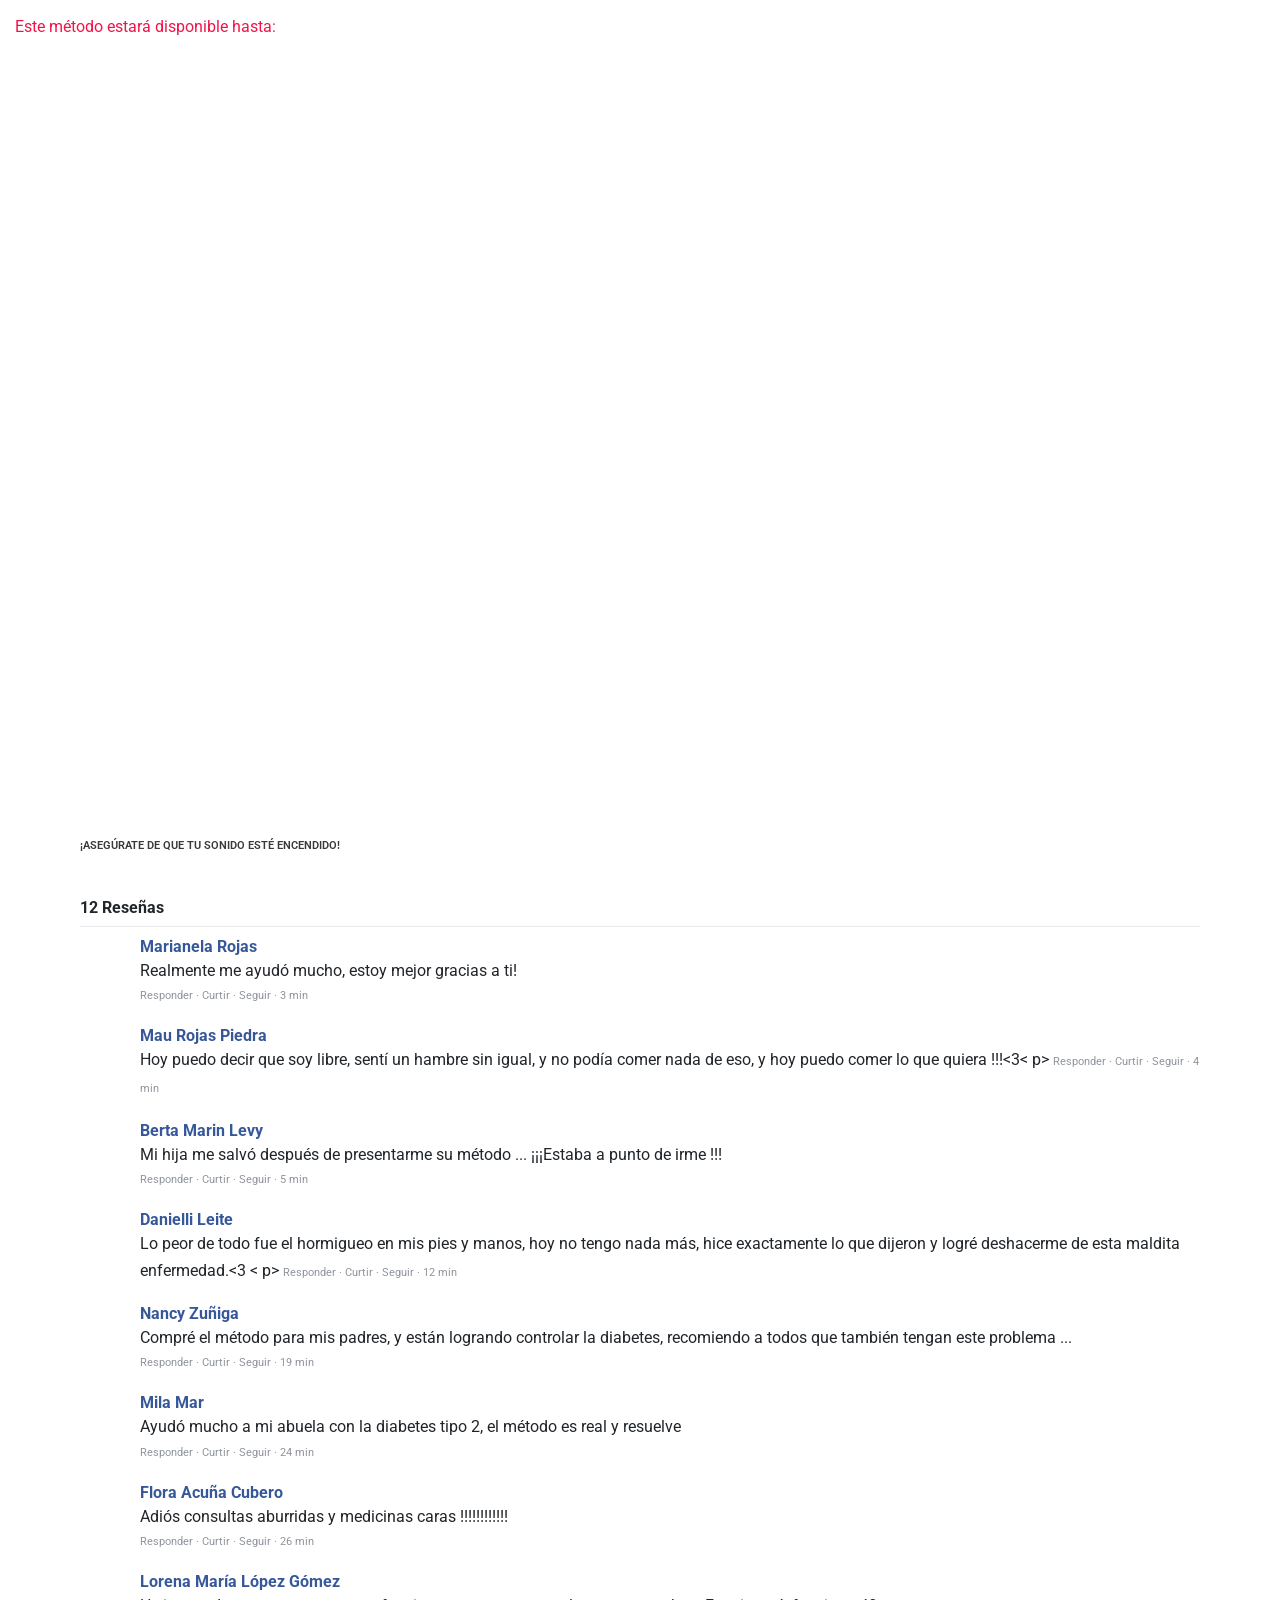
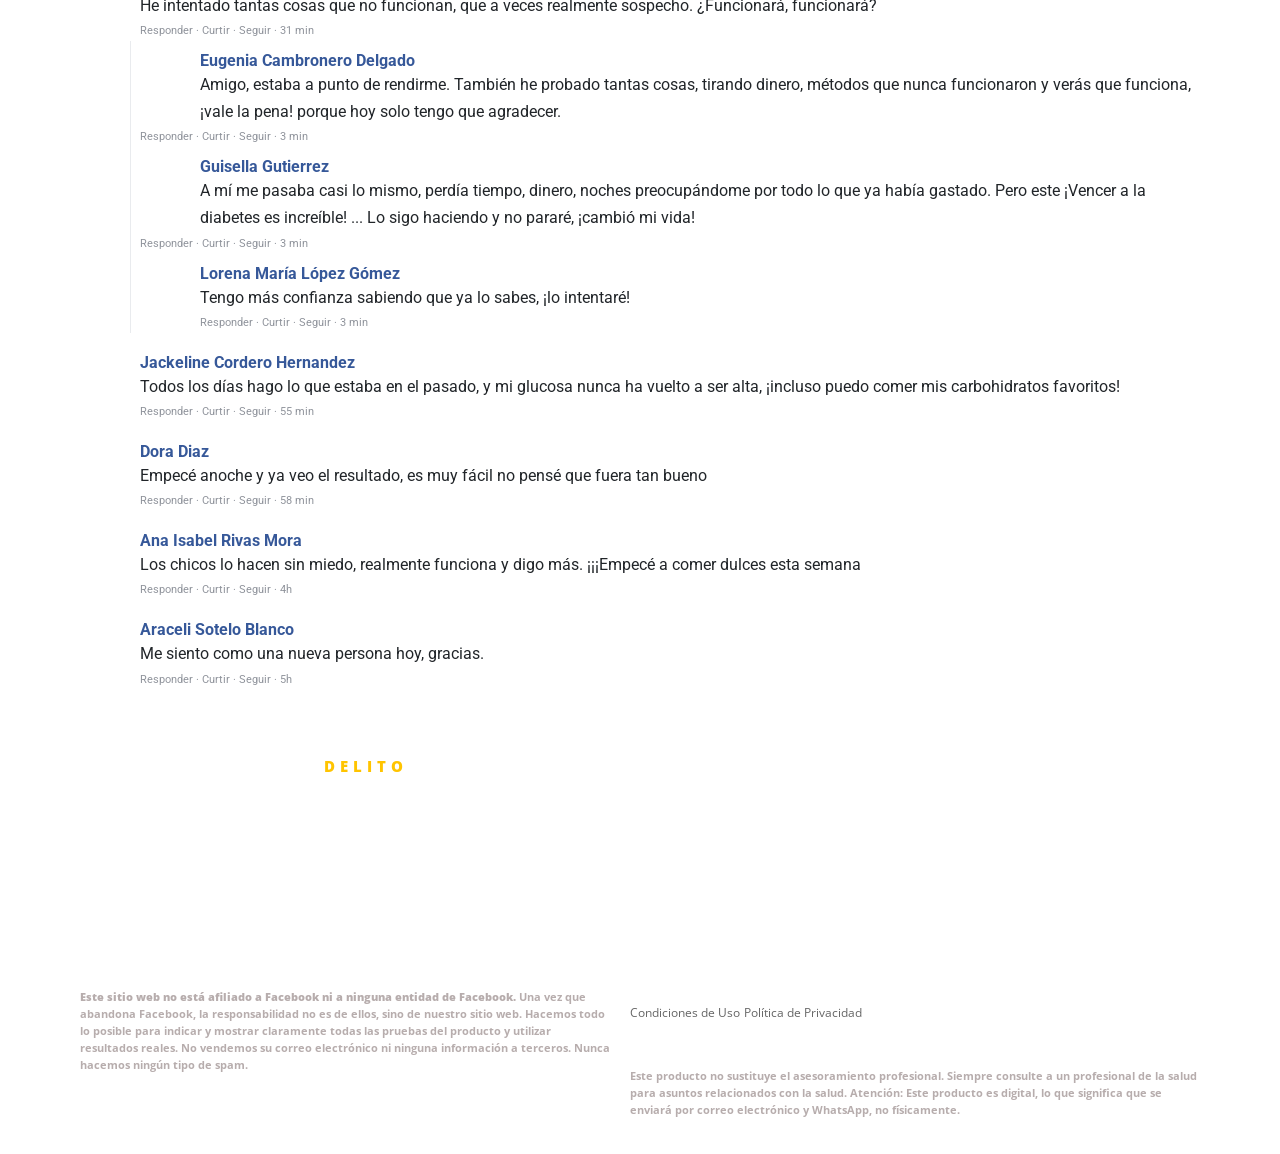
==== index.html @ bafd004e "Add files via upload" ====
<!DOCTYPE html>
<html lang="pt-BR">
<head>
	<meta charset="UTF-8">
		<title>Cero Azucar &#8211; Metodo Cero Azucar</title><style id="rocket-critical-css">p{overflow-wrap:break-word}:root{--wp--preset--font-size--normal:16px;--wp--preset--font-size--huge:42px}:root{--global--font-primary:var(--font-headings, -apple-system, BlinkMacSystemFont, "Segoe UI", Roboto, Oxygen-Sans, Ubuntu, Cantarell, "Helvetica Neue", sans-serif);--global--font-secondary:var(--font-base, -apple-system, BlinkMacSystemFont, "Segoe UI", Roboto, Oxygen-Sans, Ubuntu, Cantarell, "Helvetica Neue", sans-serif);--global--font-size-base:1.25rem;--global--font-size-xs:1rem;--global--font-size-sm:1.125rem;--global--font-size-md:1.25rem;--global--font-size-lg:1.5rem;--global--font-size-xl:2.25rem;--global--font-size-xxl:4rem;--global--font-size-xxxl:5rem;--global--font-size-page-title:var(--global--font-size-xxl);--global--letter-spacing:normal;--global--line-height-body:1.7;--global--line-height-heading:1.3;--global--line-height-page-title:1.1;--heading--font-family:var(--global--font-primary);--heading--font-size-h6:var(--global--font-size-xs);--heading--font-size-h5:var(--global--font-size-sm);--heading--font-size-h4:var(--global--font-size-lg);--heading--font-size-h3:calc(1.25 * var(--global--font-size-lg));--heading--font-size-h2:var(--global--font-size-xl);--heading--font-size-h1:var(--global--font-size-page-title);--heading--letter-spacing-h6:0.05em;--heading--letter-spacing-h5:0.05em;--heading--letter-spacing-h4:var(--global--letter-spacing);--heading--letter-spacing-h3:var(--global--letter-spacing);--heading--letter-spacing-h2:var(--global--letter-spacing);--heading--letter-spacing-h1:var(--global--letter-spacing);--heading--line-height-h6:var(--global--line-height-heading);--heading--line-height-h5:var(--global--line-height-heading);--heading--line-height-h4:var(--global--line-height-heading);--heading--line-height-h3:var(--global--line-height-heading);--heading--line-height-h2:var(--global--line-height-heading);--heading--line-height-h1:var(--global--line-height-page-title);--heading--font-weight:normal;--heading--font-weight-page-title:300;--heading--font-weight-strong:600;--latest-posts--title-font-family:var(--heading--font-family);--latest-posts--title-font-size:var(--heading--font-size-h3);--latest-posts--description-font-family:var(--global--font-secondary);--latest-posts--description-font-size:var(--global--font-size-sm);--list--font-family:var(--global--font-secondary);--definition-term--font-family:var(--global--font-primary);--global--color-black:#000;--global--color-dark-gray:#28303d;--global--color-gray:#39414d;--global--color-light-gray:#f0f0f0;--global--color-green:#d1e4dd;--global--color-blue:#d1dfe4;--global--color-purple:#d1d1e4;--global--color-red:#e4d1d1;--global--color-orange:#e4dad1;--global--color-yellow:#eeeadd;--global--color-white:#fff;--global--color-white-50:rgba(255, 255, 255, 0.5);--global--color-white-90:rgba(255, 255, 255, 0.9);--global--color-primary:var(--global--color-dark-gray);--global--color-secondary:var(--global--color-gray);--global--color-primary-hover:var(--global--color-primary);--global--color-background:var(--global--color-green);--global--color-border:var(--global--color-primary);--global--spacing-unit:20px;--global--spacing-measure:unset;--global--spacing-horizontal:25px;--global--spacing-vertical:30px;--global--elevation:1px 1px 3px 0 rgba(0, 0, 0, 0.2);--form--font-family:var(--global--font-secondary);--form--font-size:var(--global--font-size-sm);--form--line-height:var(--global--line-height-body);--form--color-text:var(--global--color-dark-gray);--form--color-ranged:var(--global--color-secondary);--form--label-weight:500;--form--border-color:var(--global--color-secondary);--form--border-width:3px;--form--border-radius:0;--form--spacing-unit:calc(0.5 * var(--global--spacing-unit));--cover--height:calc(15 * var(--global--spacing-vertical));--cover--color-foreground:var(--global--color-white);--cover--color-background:var(--global--color-black);--button--color-text:var(--global--color-background);--button--color-text-hover:var(--global--color-secondary);--button--color-text-active:var(--global--color-secondary);--button--color-background:var(--global--color-secondary);--button--color-background-active:var(--global--color-background);--button--font-family:var(--global--font-primary);--button--font-size:var(--global--font-size-base);--button--font-weight:500;--button--line-height:1.5;--button--border-width:3px;--button--border-radius:0;--button--padding-vertical:15px;--button--padding-horizontal:calc(2 * var(--button--padding-vertical));--entry-header--color:var(--global--color-primary);--entry-header--color-link:currentColor;--entry-header--color-hover:var(--global--color-primary-hover);--entry-header--color-focus:var(--global--color-secondary);--entry-header--font-size:var(--heading--font-size-h2);--entry-content--font-family:var(--global--font-secondary);--entry-author-bio--font-family:var(--heading--font-family);--entry-author-bio--font-size:var(--heading--font-size-h4);--branding--color-text:var(--global--color-primary);--branding--color-link:var(--global--color-primary);--branding--color-link-hover:var(--global--color-secondary);--branding--title--font-family:var(--global--font-primary);--branding--title--font-size:var(--global--font-size-lg);--branding--title--font-size-mobile:var(--heading--font-size-h4);--branding--title--font-weight:normal;--branding--title--text-transform:uppercase;--branding--description--font-family:var(--global--font-secondary);--branding--description--font-size:var(--global--font-size-sm);--branding--description--font-family:var(--global--font-secondary);--branding--logo--max-width:300px;--branding--logo--max-height:100px;--branding--logo--max-width-mobile:96px;--branding--logo--max-height-mobile:96px;--primary-nav--font-family:var(--global--font-secondary);--primary-nav--font-family-mobile:var(--global--font-primary);--primary-nav--font-size:var(--global--font-size-md);--primary-nav--font-size-sub-menu:var(--global--font-size-xs);--primary-nav--font-size-mobile:var(--global--font-size-sm);--primary-nav--font-size-sub-menu-mobile:var(--global--font-size-sm);--primary-nav--font-size-button:var(--global--font-size-xs);--primary-nav--font-style:normal;--primary-nav--font-style-sub-menu-mobile:normal;--primary-nav--font-weight:normal;--primary-nav--font-weight-button:500;--primary-nav--color-link:var(--global--color-primary);--primary-nav--color-link-hover:var(--global--color-primary-hover);--primary-nav--color-text:var(--global--color-primary);--primary-nav--padding:calc(0.66 * var(--global--spacing-unit));--primary-nav--border-color:var(--global--color-primary);--pagination--color-text:var(--global--color-primary);--pagination--color-link-hover:var(--global--color-primary-hover);--pagination--font-family:var(--global--font-secondary);--pagination--font-size:var(--global--font-size-lg);--pagination--font-weight:normal;--pagination--font-weight-strong:600;--footer--color-text:var(--global--color-primary);--footer--color-link:var(--global--color-primary);--footer--color-link-hover:var(--global--color-primary-hover);--footer--font-family:var(--global--font-primary);--footer--font-size:var(--global--font-size-sm);--pullquote--font-family:var(--global--font-primary);--pullquote--font-size:var(--heading--font-size-h3);--pullquote--font-style:normal;--pullquote--letter-spacing:var(--heading--letter-spacing-h4);--pullquote--line-height:var(--global--line-height-heading);--pullquote--border-width:3px;--pullquote--border-color:var(--global--color-primary);--pullquote--color-foreground:var(--global--color-primary);--pullquote--color-background:var(--global--color-background);--quote--font-family:var(--global--font-secondary);--quote--font-size:var(--global--font-size-md);--quote--font-size-large:var(--global--font-size-xl);--quote--font-style:normal;--quote--font-weight:700;--quote--font-weight-strong:bolder;--quote--font-style-large:normal;--quote--font-style-cite:normal;--quote--line-height:var(--global--line-height-body);--quote--line-height-large:1.35;--separator--border-color:var(--global--color-border);--separator--height:1px;--table--stripes-border-color:var(--global--color-light-gray);--table--stripes-background-color:var(--global--color-light-gray);--table--has-background-text-color:var(--global--color-dark-gray);--widget--line-height-list:1.9;--widget--line-height-title:1.4;--widget--font-weight-title:700;--widget--spacing-menu:calc(0.66 * var(--global--spacing-unit));--global--admin-bar--height:0px}@media only screen and (min-width:652px){:root{--global--font-size-xl:2.5rem;--global--font-size-xxl:6rem;--global--font-size-xxxl:9rem;--heading--font-size-h3:2rem;--heading--font-size-h2:3rem}}html{line-height:1.15;-webkit-text-size-adjust:100%}body{margin:0}a{background-color:transparent;text-decoration-thickness:1px}img{border-style:none}button{font-family:inherit;font-size:100%;line-height:1.15;margin:0}button{overflow:visible}button{text-transform:none}button{-webkit-appearance:button}button::-moz-focus-inner{border-style:none;padding:0}button:-moz-focusring{outline:1px dotted ButtonText}::-webkit-file-upload-button{-webkit-appearance:button;font:inherit}:root{--responsive--spacing-horizontal:calc(2 * var(--global--spacing-horizontal) * 0.6);--responsive--aligndefault-width:calc(100vw - var(--responsive--spacing-horizontal));--responsive--alignwide-width:calc(100vw - var(--responsive--spacing-horizontal));--responsive--alignfull-width:100%;--responsive--alignright-margin:var(--global--spacing-horizontal);--responsive--alignleft-margin:var(--global--spacing-horizontal)}@media only screen and (min-width:482px){:root{--responsive--aligndefault-width:min(calc(100vw - 4 * var(--global--spacing-horizontal)), 610px);--responsive--alignwide-width:calc(100vw - 4 * var(--global--spacing-horizontal));--responsive--alignright-margin:calc(0.5 * (100vw - var(--responsive--aligndefault-width)));--responsive--alignleft-margin:calc(0.5 * (100vw - var(--responsive--aligndefault-width)))}}@media only screen and (min-width:822px){:root{--responsive--aligndefault-width:min(calc(100vw - 8 * var(--global--spacing-horizontal)), 610px);--responsive--alignwide-width:min(calc(100vw - 8 * var(--global--spacing-horizontal)), 1240px)}}html,body,p{padding:0;margin:0;-moz-osx-font-smoothing:grayscale;-webkit-font-smoothing:antialiased}html{box-sizing:border-box;font-family:var(--global--font-secondary);line-height:var(--global--line-height-body)}*,*::before,*::after{box-sizing:inherit}body{font-size:var(--global--font-size-base);font-weight:normal;color:var(--global--color-primary);text-align:left;background-color:var(--global--color-background)}::-moz-placeholder{opacity:1}img{height:auto;max-width:100%;vertical-align:middle}video{max-width:100%}a{color:var(--wp--style--color--link, var(--global--color-primary));text-underline-offset:3px;text-decoration-skip-ink:all}button{border:var(--button--border-width) solid transparent;border-radius:var(--button--border-radius);font-weight:var(--button--font-weight);font-family:var(--button--font-family);font-size:var(--button--font-size);line-height:var(--button--line-height);padding:var(--button--padding-vertical) var(--button--padding-horizontal);text-decoration:none}button:not(:hover):not(:active):not(.has-text-color){color:var(--global--color-background)}button:not(:hover):not(:active):not(.has-background){background-color:var(--global--color-primary)}p{line-height:var(--wp--typography--line-height, var(--global--line-height-body))}html,body,div,section{max-width:none}.elementor-column-gap-default>.elementor-row>.elementor-column>.elementor-element-populated>.elementor-widget-wrap{padding:10px}.elementor-column-gap-extended>.elementor-row>.elementor-column>.elementor-element-populated>.elementor-widget-wrap{padding:15px}@media (max-width:767px){.elementor-column{width:100%}}.elementor-screen-only{position:absolute;top:-10000em;width:1px;height:1px;margin:-1px;padding:0;overflow:hidden;clip:rect(0,0,0,0);border:0}.elementor-clearfix:after{content:"";display:block;clear:both;width:0;height:0}.elementor{-webkit-hyphens:manual;-ms-hyphens:manual;hyphens:manual}.elementor *,.elementor :after,.elementor :before{-webkit-box-sizing:border-box;box-sizing:border-box}.elementor a{-webkit-box-shadow:none;box-shadow:none;text-decoration:none}.elementor img{height:auto;max-width:100%;border:none;-webkit-border-radius:0;border-radius:0;-webkit-box-shadow:none;box-shadow:none}.elementor video{max-width:100%;width:100%;margin:0;line-height:1;border:none}:root{--page-title-display:block}.elementor-section{position:relative}.elementor-section .elementor-container{display:-webkit-box;display:-ms-flexbox;display:flex;margin-right:auto;margin-left:auto;position:relative}@media (max-width:1024px){.elementor-section .elementor-container{-ms-flex-wrap:wrap;flex-wrap:wrap}}.elementor-section.elementor-section-boxed>.elementor-container{max-width:1140px}.elementor-row{width:100%;display:-webkit-box;display:-ms-flexbox;display:flex}@media (max-width:1024px){.elementor-row{-ms-flex-wrap:wrap;flex-wrap:wrap}}.elementor-widget-wrap{position:relative;width:100%;-ms-flex-wrap:wrap;flex-wrap:wrap;-ms-flex-line-pack:start;align-content:flex-start}.elementor:not(.elementor-bc-flex-widget) .elementor-widget-wrap{display:-webkit-box;display:-ms-flexbox;display:flex}.elementor-widget-wrap>.elementor-element{width:100%}.elementor-widget{position:relative}.elementor-widget:not(:last-child){margin-bottom:20px}.elementor-column{min-height:1px}.elementor-column,.elementor-column-wrap{position:relative;display:-webkit-box;display:-ms-flexbox;display:flex}.elementor-column-wrap{width:100%}@media (min-width:768px){.elementor-column.elementor-col-100{width:100%}}@media (max-width:767px){.elementor-column{width:100%}}@media (min-width:1025px){#elementor-device-mode:after{content:"desktop"}}@media (min-width:-1px){#elementor-device-mode:after{content:"widescreen"}}@media (max-width:-1px){#elementor-device-mode:after{content:"laptop";content:"tablet_extra"}}@media (max-width:1024px){#elementor-device-mode:after{content:"tablet"}}@media (max-width:-1px){#elementor-device-mode:after{content:"mobile_extra"}}@media (max-width:767px){#elementor-device-mode:after{content:"mobile"}}.elementor-kit-8{--e-global-color-primary:#6EC1E4;--e-global-color-secondary:#54595F;--e-global-color-text:#7A7A7A;--e-global-color-accent:#61CE70;--e-global-typography-primary-font-family:"Roboto";--e-global-typography-primary-font-weight:600;--e-global-typography-secondary-font-family:"Roboto Slab";--e-global-typography-secondary-font-weight:400;--e-global-typography-text-font-family:"Roboto";--e-global-typography-text-font-weight:400;--e-global-typography-accent-font-family:"Roboto";--e-global-typography-accent-font-weight:500}.elementor-section.elementor-section-boxed>.elementor-container{max-width:1140px}.elementor-widget:not(:last-child){margin-bottom:20px}@media (max-width:1024px){.elementor-section.elementor-section-boxed>.elementor-container{max-width:1024px}}@media (max-width:767px){.elementor-section.elementor-section-boxed>.elementor-container{max-width:767px}}.elementor-widget-text-editor{color:var(--e-global-color-text);font-family:var(--e-global-typography-text-font-family),Sans-serif;font-weight:var(--e-global-typography-text-font-weight)}.elementor-2412 .elementor-element.elementor-element-4401e991:not(.elementor-motion-effects-element-type-background){background-color:#212529}.elementor-2412 .elementor-element.elementor-element-4401e991>.elementor-container{text-align:center}.elementor-2412 .elementor-element.elementor-element-62ce93a5{color:#FFFFFF;font-family:var(--e-global-typography-accent-font-family),Sans-serif;font-weight:var(--e-global-typography-accent-font-weight)}.elementor-2412 .elementor-element.elementor-element-4a91a749>.elementor-container{max-width:741px}.elementor-2412 .elementor-element.elementor-element-7ae058e2 .elementor-spacer-inner{height:50px}.elementor-2412 .elementor-element.elementor-element-2aee0cb9>.elementor-widget-container{box-shadow:0px 0px 10px 0px #F21349}.elementor-2412 .elementor-element.elementor-element-6f3eea88{text-align:center}.elementor-2412 .elementor-element.elementor-element-36c6802e>.elementor-container{max-width:774px}.elementor-2412 .elementor-element.elementor-element-36c6802e{box-shadow:0px 0px 0px 0px rgba(255,255,255,0.5)}.elementor-2412 .elementor-element.elementor-element-244ff32b>.elementor-widget-container{border-style:solid;border-width:3px 3px 3px 3px;border-color:#D8D8D8;border-radius:10px 10px 10px 10px;box-shadow:0px 0px 0px 0px rgba(255,255,255,0.5)}.elementor-2412 .elementor-element.elementor-element-1569e6c3{text-align:center}.elementor-2412 .elementor-element.elementor-element-8bce4c9 .elementor-spacer-inner{height:100px}@media (max-width:767px){.elementor-2412 .elementor-element.elementor-element-8bce4c9 .elementor-spacer-inner{height:75px}}.pulse-button{box-shadow:0 0 0 0 rgba(#5a99d4,.5);-webkit-animation:pulse 0.7s infinite}.titulo_comentario{font-weight:bold;border-bottom:1px solid #E9EBEE;display:block;padding-bottom:6px}.perfil{display:block;padding-top:10px;padding-bottom:10px;line-height:20px}.perfil .nome{color:#365899;font-weight:bold}.nome img{float:left;padding-right:10px}.perfil img{width:60px!important;height:50px}.perfil p{margin:0;margin-left:60px;margin-bottom:0px}.infos{font-size:11px;color:#90949c}.perfil2{padding-left:9px;border-left:1px solid #E9EBEE;margin-left:50px;padding-bottom:0}.pulse-button{box-shadow:0 0 0 0 rgba(#5a99d4,.5);-webkit-animation:pulse 0.7s infinite}:root{--blue:#007bff;--indigo:#6610f2;--purple:#6f42c1;--pink:#e83e8c;--red:#dc3545;--orange:#fd7e14;--yellow:#ffc107;--green:#28a745;--teal:#20c997;--cyan:#17a2b8;--white:#fff;--gray:#6c757d;--gray-dark:#343a40;--primary:#007bff;--secondary:#6c757d;--success:#28a745;--info:#17a2b8;--warning:#ffc107;--danger:#dc3545;--light:#f8f9fa;--dark:#343a40;--breakpoint-xs:0;--breakpoint-sm:576px;--breakpoint-md:768px;--breakpoint-lg:992px;--breakpoint-xl:1200px;--font-family-sans-serif:-apple-system,BlinkMacSystemFont,"Segoe UI",Roboto,"Helvetica Neue",Arial,sans-serif,"Apple Color Emoji","Segoe UI Emoji","Segoe UI Symbol";--font-family-monospace:SFMono-Regular,Menlo,Monaco,Consolas,"Liberation Mono","Courier New",monospace}*,::after,::before{box-sizing:border-box}html{font-family:sans-serif;line-height:1.15;-webkit-text-size-adjust:100%;-ms-text-size-adjust:100%;-ms-overflow-style:scrollbar}@-ms-viewport{width:device-width}section{display:block}body{margin:0;font-family:-apple-system,BlinkMacSystemFont,"Segoe UI",Roboto,"Helvetica Neue",Arial,sans-serif,"Apple Color Emoji","Segoe UI Emoji","Segoe UI Symbol";font-size:1rem;font-weight:400;line-height:1.5;color:#212529;text-align:left;background-color:#fff}p{margin-top:0;margin-bottom:1rem}a{color:#007bff;text-decoration:none;background-color:transparent;-webkit-text-decoration-skip:objects}img{vertical-align:middle;border-style:none}svg:not(:root){overflow:hidden}button{border-radius:0}button{margin:0;font-family:inherit;font-size:inherit;line-height:inherit}button{overflow:visible}button{text-transform:none}button{-webkit-appearance:button}button::-moz-focus-inner{padding:0;border-style:none}::-webkit-file-upload-button{font:inherit;-webkit-appearance:button}@keyframes pulse{from,to{transform:scale3d(1,1,1)}50%{transform:scale3d(1.05,1.05,1.05)}}</style><link rel="preload" href="https://fonts.googleapis.com/css?family=Open%20Sans%3A400%2C400italic%2C700%2C700italic%7CFjalla%20One%3A400%7CLato%3A700%7CRoboto%3A100%2C100italic%2C200%2C200italic%2C300%2C300italic%2C400%2C400italic%2C500%2C500italic%2C600%2C600italic%2C700%2C700italic%2C800%2C800italic%2C900%2C900italic%7CRoboto%20Slab%3A100%2C100italic%2C200%2C200italic%2C300%2C300italic%2C400%2C400italic%2C500%2C500italic%2C600%2C600italic%2C700%2C700italic%2C800%2C800italic%2C900%2C900italic&#038;subset=latin%2Clatin-ext&#038;display=swap" data-rocket-async="style" as="style" onload="this.onload=null;this.rel='stylesheet'"><link rel="preload" href="https://palomafernandez.online/wp-content/cache/min/1/f194324ec265720719e9b473956a469a.css" data-rocket-async="style" as="style" onload="this.onload=null;this.rel='stylesheet'" media="all" data-minify="1">
<meta name="robots" content="max-image-preview:large">
<link href="https://fonts.gstatic.com" crossorigin rel="preconnect">
<link rel="alternate" type="application/rss+xml" title="Feed para Metodo Cero Azucar &raquo;" href="https://palomafernandez.online/feed/">
<link rel="alternate" type="application/rss+xml" title="Feed de comentários para Metodo Cero Azucar &raquo;" href="https://palomafernandez.online/comments/feed/">
<style>
img.wp-smiley,
img.emoji {
	display: inline !important;
	border: none !important;
	box-shadow: none !important;
	height: 1em !important;
	width: 1em !important;
	margin: 0 0.07em !important;
	vertical-align: -0.1em !important;
	background: none !important;
	padding: 0 !important;
}
</style>
	
<style id="wp-block-library-theme-inline-css">
.wp-block-audio figcaption{color:#555;font-size:13px;text-align:center}.is-dark-theme .wp-block-audio figcaption{color:hsla(0,0%,100%,.65)}.wp-block-code>code{font-family:Menlo,Consolas,monaco,monospace;color:#1e1e1e;padding:.8em 1em;border:1px solid #ddd;border-radius:4px}.wp-block-embed figcaption{color:#555;font-size:13px;text-align:center}.is-dark-theme .wp-block-embed figcaption{color:hsla(0,0%,100%,.65)}.blocks-gallery-caption{color:#555;font-size:13px;text-align:center}.is-dark-theme .blocks-gallery-caption{color:hsla(0,0%,100%,.65)}.wp-block-image figcaption{color:#555;font-size:13px;text-align:center}.is-dark-theme .wp-block-image figcaption{color:hsla(0,0%,100%,.65)}.wp-block-pullquote{border-top:4px solid;border-bottom:4px solid;margin-bottom:1.75em;color:currentColor}.wp-block-pullquote__citation,.wp-block-pullquote cite,.wp-block-pullquote footer{color:currentColor;text-transform:uppercase;font-size:.8125em;font-style:normal}.wp-block-quote{border-left:.25em solid;margin:0 0 1.75em;padding-left:1em}.wp-block-quote cite,.wp-block-quote footer{color:currentColor;font-size:.8125em;position:relative;font-style:normal}.wp-block-quote.has-text-align-right{border-left:none;border-right:.25em solid;padding-left:0;padding-right:1em}.wp-block-quote.has-text-align-center{border:none;padding-left:0}.wp-block-quote.is-large,.wp-block-quote.is-style-large,.wp-block-quote.is-style-plain{border:none}.wp-block-search .wp-block-search__label{font-weight:700}.wp-block-group:where(.has-background){padding:1.25em 2.375em}.wp-block-separator{border:none;border-bottom:2px solid;margin-left:auto;margin-right:auto;opacity:.4}.wp-block-separator:not(.is-style-wide):not(.is-style-dots){width:100px}.wp-block-separator.has-background:not(.is-style-dots){border-bottom:none;height:1px}.wp-block-separator.has-background:not(.is-style-wide):not(.is-style-dots){height:2px}.wp-block-table thead{border-bottom:3px solid}.wp-block-table tfoot{border-top:3px solid}.wp-block-table td,.wp-block-table th{padding:.5em;border:1px solid;word-break:normal}.wp-block-table figcaption{color:#555;font-size:13px;text-align:center}.is-dark-theme .wp-block-table figcaption{color:hsla(0,0%,100%,.65)}.wp-block-video figcaption{color:#555;font-size:13px;text-align:center}.is-dark-theme .wp-block-video figcaption{color:hsla(0,0%,100%,.65)}.wp-block-template-part.has-background{padding:1.25em 2.375em;margin-top:0;margin-bottom:0}
</style>
<style id="global-styles-inline-css">
body{--wp--preset--color--black: #000000;--wp--preset--color--cyan-bluish-gray: #abb8c3;--wp--preset--color--white: #FFFFFF;--wp--preset--color--pale-pink: #f78da7;--wp--preset--color--vivid-red: #cf2e2e;--wp--preset--color--luminous-vivid-orange: #ff6900;--wp--preset--color--luminous-vivid-amber: #fcb900;--wp--preset--color--light-green-cyan: #7bdcb5;--wp--preset--color--vivid-green-cyan: #00d084;--wp--preset--color--pale-cyan-blue: #8ed1fc;--wp--preset--color--vivid-cyan-blue: #0693e3;--wp--preset--color--vivid-purple: #9b51e0;--wp--preset--color--dark-gray: #28303D;--wp--preset--color--gray: #39414D;--wp--preset--color--green: #D1E4DD;--wp--preset--color--blue: #D1DFE4;--wp--preset--color--purple: #D1D1E4;--wp--preset--color--red: #E4D1D1;--wp--preset--color--orange: #E4DAD1;--wp--preset--color--yellow: #EEEADD;--wp--preset--gradient--vivid-cyan-blue-to-vivid-purple: linear-gradient(135deg,rgba(6,147,227,1) 0%,rgb(155,81,224) 100%);--wp--preset--gradient--light-green-cyan-to-vivid-green-cyan: linear-gradient(135deg,rgb(122,220,180) 0%,rgb(0,208,130) 100%);--wp--preset--gradient--luminous-vivid-amber-to-luminous-vivid-orange: linear-gradient(135deg,rgba(252,185,0,1) 0%,rgba(255,105,0,1) 100%);--wp--preset--gradient--luminous-vivid-orange-to-vivid-red: linear-gradient(135deg,rgba(255,105,0,1) 0%,rgb(207,46,46) 100%);--wp--preset--gradient--very-light-gray-to-cyan-bluish-gray: linear-gradient(135deg,rgb(238,238,238) 0%,rgb(169,184,195) 100%);--wp--preset--gradient--cool-to-warm-spectrum: linear-gradient(135deg,rgb(74,234,220) 0%,rgb(151,120,209) 20%,rgb(207,42,186) 40%,rgb(238,44,130) 60%,rgb(251,105,98) 80%,rgb(254,248,76) 100%);--wp--preset--gradient--blush-light-purple: linear-gradient(135deg,rgb(255,206,236) 0%,rgb(152,150,240) 100%);--wp--preset--gradient--blush-bordeaux: linear-gradient(135deg,rgb(254,205,165) 0%,rgb(254,45,45) 50%,rgb(107,0,62) 100%);--wp--preset--gradient--luminous-dusk: linear-gradient(135deg,rgb(255,203,112) 0%,rgb(199,81,192) 50%,rgb(65,88,208) 100%);--wp--preset--gradient--pale-ocean: linear-gradient(135deg,rgb(255,245,203) 0%,rgb(182,227,212) 50%,rgb(51,167,181) 100%);--wp--preset--gradient--electric-grass: linear-gradient(135deg,rgb(202,248,128) 0%,rgb(113,206,126) 100%);--wp--preset--gradient--midnight: linear-gradient(135deg,rgb(2,3,129) 0%,rgb(40,116,252) 100%);--wp--preset--gradient--purple-to-yellow: linear-gradient(160deg, #D1D1E4 0%, #EEEADD 100%);--wp--preset--gradient--yellow-to-purple: linear-gradient(160deg, #EEEADD 0%, #D1D1E4 100%);--wp--preset--gradient--green-to-yellow: linear-gradient(160deg, #D1E4DD 0%, #EEEADD 100%);--wp--preset--gradient--yellow-to-green: linear-gradient(160deg, #EEEADD 0%, #D1E4DD 100%);--wp--preset--gradient--red-to-yellow: linear-gradient(160deg, #E4D1D1 0%, #EEEADD 100%);--wp--preset--gradient--yellow-to-red: linear-gradient(160deg, #EEEADD 0%, #E4D1D1 100%);--wp--preset--gradient--purple-to-red: linear-gradient(160deg, #D1D1E4 0%, #E4D1D1 100%);--wp--preset--gradient--red-to-purple: linear-gradient(160deg, #E4D1D1 0%, #D1D1E4 100%);--wp--preset--duotone--dark-grayscale: url('index.html#wp-duotone-dark-grayscale');--wp--preset--duotone--grayscale: url('index.html#wp-duotone-grayscale');--wp--preset--duotone--purple-yellow: url('index.html#wp-duotone-purple-yellow');--wp--preset--duotone--blue-red: url('index.html#wp-duotone-blue-red');--wp--preset--duotone--midnight: url('index.html#wp-duotone-midnight');--wp--preset--duotone--magenta-yellow: url('index.html#wp-duotone-magenta-yellow');--wp--preset--duotone--purple-green: url('index.html#wp-duotone-purple-green');--wp--preset--duotone--blue-orange: url('index.html#wp-duotone-blue-orange');--wp--preset--font-size--small: 18px;--wp--preset--font-size--medium: 20px;--wp--preset--font-size--large: 24px;--wp--preset--font-size--x-large: 42px;--wp--preset--font-size--extra-small: 16px;--wp--preset--font-size--normal: 20px;--wp--preset--font-size--extra-large: 40px;--wp--preset--font-size--huge: 96px;--wp--preset--font-size--gigantic: 144px;}.has-black-color{color: var(--wp--preset--color--black) !important;}.has-cyan-bluish-gray-color{color: var(--wp--preset--color--cyan-bluish-gray) !important;}.has-white-color{color: var(--wp--preset--color--white) !important;}.has-pale-pink-color{color: var(--wp--preset--color--pale-pink) !important;}.has-vivid-red-color{color: var(--wp--preset--color--vivid-red) !important;}.has-luminous-vivid-orange-color{color: var(--wp--preset--color--luminous-vivid-orange) !important;}.has-luminous-vivid-amber-color{color: var(--wp--preset--color--luminous-vivid-amber) !important;}.has-light-green-cyan-color{color: var(--wp--preset--color--light-green-cyan) !important;}.has-vivid-green-cyan-color{color: var(--wp--preset--color--vivid-green-cyan) !important;}.has-pale-cyan-blue-color{color: var(--wp--preset--color--pale-cyan-blue) !important;}.has-vivid-cyan-blue-color{color: var(--wp--preset--color--vivid-cyan-blue) !important;}.has-vivid-purple-color{color: var(--wp--preset--color--vivid-purple) !important;}.has-black-background-color{background-color: var(--wp--preset--color--black) !important;}.has-cyan-bluish-gray-background-color{background-color: var(--wp--preset--color--cyan-bluish-gray) !important;}.has-white-background-color{background-color: var(--wp--preset--color--white) !important;}.has-pale-pink-background-color{background-color: var(--wp--preset--color--pale-pink) !important;}.has-vivid-red-background-color{background-color: var(--wp--preset--color--vivid-red) !important;}.has-luminous-vivid-orange-background-color{background-color: var(--wp--preset--color--luminous-vivid-orange) !important;}.has-luminous-vivid-amber-background-color{background-color: var(--wp--preset--color--luminous-vivid-amber) !important;}.has-light-green-cyan-background-color{background-color: var(--wp--preset--color--light-green-cyan) !important;}.has-vivid-green-cyan-background-color{background-color: var(--wp--preset--color--vivid-green-cyan) !important;}.has-pale-cyan-blue-background-color{background-color: var(--wp--preset--color--pale-cyan-blue) !important;}.has-vivid-cyan-blue-background-color{background-color: var(--wp--preset--color--vivid-cyan-blue) !important;}.has-vivid-purple-background-color{background-color: var(--wp--preset--color--vivid-purple) !important;}.has-black-border-color{border-color: var(--wp--preset--color--black) !important;}.has-cyan-bluish-gray-border-color{border-color: var(--wp--preset--color--cyan-bluish-gray) !important;}.has-white-border-color{border-color: var(--wp--preset--color--white) !important;}.has-pale-pink-border-color{border-color: var(--wp--preset--color--pale-pink) !important;}.has-vivid-red-border-color{border-color: var(--wp--preset--color--vivid-red) !important;}.has-luminous-vivid-orange-border-color{border-color: var(--wp--preset--color--luminous-vivid-orange) !important;}.has-luminous-vivid-amber-border-color{border-color: var(--wp--preset--color--luminous-vivid-amber) !important;}.has-light-green-cyan-border-color{border-color: var(--wp--preset--color--light-green-cyan) !important;}.has-vivid-green-cyan-border-color{border-color: var(--wp--preset--color--vivid-green-cyan) !important;}.has-pale-cyan-blue-border-color{border-color: var(--wp--preset--color--pale-cyan-blue) !important;}.has-vivid-cyan-blue-border-color{border-color: var(--wp--preset--color--vivid-cyan-blue) !important;}.has-vivid-purple-border-color{border-color: var(--wp--preset--color--vivid-purple) !important;}.has-vivid-cyan-blue-to-vivid-purple-gradient-background{background: var(--wp--preset--gradient--vivid-cyan-blue-to-vivid-purple) !important;}.has-light-green-cyan-to-vivid-green-cyan-gradient-background{background: var(--wp--preset--gradient--light-green-cyan-to-vivid-green-cyan) !important;}.has-luminous-vivid-amber-to-luminous-vivid-orange-gradient-background{background: var(--wp--preset--gradient--luminous-vivid-amber-to-luminous-vivid-orange) !important;}.has-luminous-vivid-orange-to-vivid-red-gradient-background{background: var(--wp--preset--gradient--luminous-vivid-orange-to-vivid-red) !important;}.has-very-light-gray-to-cyan-bluish-gray-gradient-background{background: var(--wp--preset--gradient--very-light-gray-to-cyan-bluish-gray) !important;}.has-cool-to-warm-spectrum-gradient-background{background: var(--wp--preset--gradient--cool-to-warm-spectrum) !important;}.has-blush-light-purple-gradient-background{background: var(--wp--preset--gradient--blush-light-purple) !important;}.has-blush-bordeaux-gradient-background{background: var(--wp--preset--gradient--blush-bordeaux) !important;}.has-luminous-dusk-gradient-background{background: var(--wp--preset--gradient--luminous-dusk) !important;}.has-pale-ocean-gradient-background{background: var(--wp--preset--gradient--pale-ocean) !important;}.has-electric-grass-gradient-background{background: var(--wp--preset--gradient--electric-grass) !important;}.has-midnight-gradient-background{background: var(--wp--preset--gradient--midnight) !important;}.has-small-font-size{font-size: var(--wp--preset--font-size--small) !important;}.has-medium-font-size{font-size: var(--wp--preset--font-size--medium) !important;}.has-large-font-size{font-size: var(--wp--preset--font-size--large) !important;}.has-x-large-font-size{font-size: var(--wp--preset--font-size--x-large) !important;}
</style>

<style id="twenty-twenty-one-style-inline-css">
@supports (-webkit-appearance: none) or (-moz-appearance: none) {
				div.wpforms-container-full .wpforms-form input[type=checkbox] {
					-webkit-appearance: checkbox;
					-moz-appearance: checkbox;
				}
				div.wpforms-container-full .wpforms-form input[type=radio] {
					-webkit-appearance: radio;
					-moz-appearance: radio;
				}
				div.wpforms-container-full .wpforms-form input[type=checkbox]:after,
				div.wpforms-container-full .wpforms-form input[type=radio]:after {
					content: none;
				}
			}
div.wpforms-container-full form.wpforms-form select {
				background-image: url("data:image/svg+xml;utf8,<svg xmlns='http://www.w3.org/2000/svg' width='10' height='10' fill='%2328303d'><polygon points='0,0 10,0 5,5'/></svg>");
				background-repeat: no-repeat;
				background-position: right var(--form--spacing-unit) top 60%;
			}
</style>
<link rel="preload" href="https://palomafernandez.online/wp-content/themes/twentytwentyone/assets/css/print.css?ver=1.4" data-rocket-async="style" as="style" onload="this.onload=null;this.rel='stylesheet'" media="print">
<style id="rocket-lazyload-inline-css">
.rll-youtube-player{position:relative;padding-bottom:56.23%;height:0;overflow:hidden;max-width:100%;}.rll-youtube-player iframe{position:absolute;top:0;left:0;width:100%;height:100%;z-index:100;background:0 0}.rll-youtube-player img{bottom:0;display:block;left:0;margin:auto;max-width:100%;width:100%;position:absolute;right:0;top:0;border:none;height:auto;cursor:pointer;-webkit-transition:.4s all;-moz-transition:.4s all;transition:.4s all}.rll-youtube-player img:hover{-webkit-filter:brightness(75%)}.rll-youtube-player .play{height:72px;width:72px;left:50%;top:50%;margin-left:-36px;margin-top:-36px;position:absolute;background:url(images/youtube.png) no-repeat;cursor:pointer}.wp-has-aspect-ratio .rll-youtube-player{position:absolute;padding-bottom:0;width:100%;height:100%;top:0;bottom:0;left:0;right:0}
</style>
<link rel="https://api.w.org/" href="https://palomafernandez.online/wp-json/"><link rel="alternate" type="application/json" href="https://palomafernandez.online/wp-json/wp/v2/pages/2516"><link rel="EditURI" type="application/rsd+xml" title="RSD" href="https://palomafernandez.online/xmlrpc.php?rsd">
<link rel="wlwmanifest" type="application/wlwmanifest+xml" href="https://palomafernandez.online/wp-includes/wlwmanifest.xml"> 
<meta name="generator" content="WordPress 5.9.1">
<link rel="canonical" href="https://palomafernandez.online/m10/">
<link rel="shortlink" href="https://palomafernandez.online/?p=2516">
<link rel="alternate" type="application/json+oembed" href="https://palomafernandez.online/wp-json/oembed/1.0/embed?url=https%3A%2F%2Fpalomafernandez.online%2Fm10%2F">
<link rel="alternate" type="text/xml+oembed" href="https://palomafernandez.online/wp-json/oembed/1.0/embed?url=https%3A%2F%2Fpalomafernandez.online%2Fm10%2F&#038;format=xml">
    <style>
        :root{
            --bg-title-survey: #F22D62; /* Cor de fundo do título */
            --tx-title-survey: #FFFFFF; /* Cor do texto do título */
            --tx-corpo-survey: #0E0529; /* Cor do texto do corpo */
        }
    </style>
    
    
    
    
    
    
    
    
    
    <link rel="icon" href="images/cropped-kisspng-flame-fire-logo-flame-5ab464c07f9e80.8477471315217717125227-32x32.png" sizes="32x32">
<link rel="icon" href="images/cropped-kisspng-flame-fire-logo-flame-5ab464c07f9e80.8477471315217717125227-192x192.png" sizes="192x192">
<link rel="apple-touch-icon" href="images/cropped-kisspng-flame-fire-logo-flame-5ab464c07f9e80.8477471315217717125227-180x180.png">
<meta name="msapplication-TileImage" content="https://palomafernandez.online/wp-content/uploads/2022/01/cropped-kisspng-flame-fire-logo-flame-5ab464c07f9e80.8477471315217717125227-270x270.png">
<noscript><style id="rocket-lazyload-nojs-css">.rll-youtube-player, [data-lazy-src]{display:none !important;}</style></noscript><script>
/*! loadCSS rel=preload polyfill. [c]2017 Filament Group, Inc. MIT License */
(function(w){"use strict";if(!w.loadCSS){w.loadCSS=function(){}}
var rp=loadCSS.relpreload={};rp.support=(function(){var ret;try{ret=w.document.createElement("link").relList.supports("preload")}catch(e){ret=!1}
return function(){return ret}})();rp.bindMediaToggle=function(link){var finalMedia=link.media||"all";function enableStylesheet(){link.media=finalMedia}
if(link.addEventListener){link.addEventListener("load",enableStylesheet)}else if(link.attachEvent){link.attachEvent("onload",enableStylesheet)}
setTimeout(function(){link.rel="stylesheet";link.media="only x"});setTimeout(enableStylesheet,3000)};rp.poly=function(){if(rp.support()){return}
var links=w.document.getElementsByTagName("link");for(var i=0;i<links.length;i++){var link=links[i];if(link.rel==="preload"&&link.getAttribute("as")==="style"&&!link.getAttribute("data-loadcss")){link.setAttribute("data-loadcss",!0);rp.bindMediaToggle(link)}}};if(!rp.support()){rp.poly();var run=w.setInterval(rp.poly,500);if(w.addEventListener){w.addEventListener("load",function(){rp.poly();w.clearInterval(run)})}else if(w.attachEvent){w.attachEvent("onload",function(){rp.poly();w.clearInterval(run)})}}
if(typeof exports!=="undefined"){exports.loadCSS=loadCSS}
else{w.loadCSS=loadCSS}}(typeof global!=="undefined"?global:this))
</script>	<meta name="viewport" content="width=device-width, initial-scale=1.0, viewport-fit=cover"></head>
<body class="page-template page-template-elementor_canvas page page-id-2516 wp-embed-responsive is-light-theme no-js singular elementor-default elementor-template-canvas elementor-kit-8">
	<svg xmlns="http://www.w3.org/2000/svg" viewBox="0 0 0 0" width="0" height="0" focusable="false" role="none" style="visibility: hidden; position: absolute; left: -9999px; overflow: hidden;"><defs><filter id="wp-duotone-dark-grayscale"><fecolormatrix color-interpolation-filters="sRGB" type="matrix" values=" .299 .587 .114 0 0 .299 .587 .114 0 0 .299 .587 .114 0 0 .299 .587 .114 0 0 "/><fecomponenttransfer color-interpolation-filters="sRGB"><fefuncr type="table" tableValues="0 0.49803921568627"/><fefuncg type="table" tableValues="0 0.49803921568627"/><fefuncb type="table" tableValues="0 0.49803921568627"/><fefunca type="table" tableValues="1 1"/></fecomponenttransfer><fecomposite in2="SourceGraphic" operator="in"/></filter></defs></svg><svg xmlns="http://www.w3.org/2000/svg" viewBox="0 0 0 0" width="0" height="0" focusable="false" role="none" style="visibility: hidden; position: absolute; left: -9999px; overflow: hidden;"><defs><filter id="wp-duotone-grayscale"><fecolormatrix color-interpolation-filters="sRGB" type="matrix" values=" .299 .587 .114 0 0 .299 .587 .114 0 0 .299 .587 .114 0 0 .299 .587 .114 0 0 "/><fecomponenttransfer color-interpolation-filters="sRGB"><fefuncr type="table" tableValues="0 1"/><fefuncg type="table" tableValues="0 1"/><fefuncb type="table" tableValues="0 1"/><fefunca type="table" tableValues="1 1"/></fecomponenttransfer><fecomposite in2="SourceGraphic" operator="in"/></filter></defs></svg><svg xmlns="http://www.w3.org/2000/svg" viewBox="0 0 0 0" width="0" height="0" focusable="false" role="none" style="visibility: hidden; position: absolute; left: -9999px; overflow: hidden;"><defs><filter id="wp-duotone-purple-yellow"><fecolormatrix color-interpolation-filters="sRGB" type="matrix" values=" .299 .587 .114 0 0 .299 .587 .114 0 0 .299 .587 .114 0 0 .299 .587 .114 0 0 "/><fecomponenttransfer color-interpolation-filters="sRGB"><fefuncr type="table" tableValues="0.54901960784314 0.98823529411765"/><fefuncg type="table" tableValues="0 1"/><fefuncb type="table" tableValues="0.71764705882353 0.25490196078431"/><fefunca type="table" tableValues="1 1"/></fecomponenttransfer><fecomposite in2="SourceGraphic" operator="in"/></filter></defs></svg><svg xmlns="http://www.w3.org/2000/svg" viewBox="0 0 0 0" width="0" height="0" focusable="false" role="none" style="visibility: hidden; position: absolute; left: -9999px; overflow: hidden;"><defs><filter id="wp-duotone-blue-red"><fecolormatrix color-interpolation-filters="sRGB" type="matrix" values=" .299 .587 .114 0 0 .299 .587 .114 0 0 .299 .587 .114 0 0 .299 .587 .114 0 0 "/><fecomponenttransfer color-interpolation-filters="sRGB"><fefuncr type="table" tableValues="0 1"/><fefuncg type="table" tableValues="0 0.27843137254902"/><fefuncb type="table" tableValues="0.5921568627451 0.27843137254902"/><fefunca type="table" tableValues="1 1"/></fecomponenttransfer><fecomposite in2="SourceGraphic" operator="in"/></filter></defs></svg><svg xmlns="http://www.w3.org/2000/svg" viewBox="0 0 0 0" width="0" height="0" focusable="false" role="none" style="visibility: hidden; position: absolute; left: -9999px; overflow: hidden;"><defs><filter id="wp-duotone-midnight"><fecolormatrix color-interpolation-filters="sRGB" type="matrix" values=" .299 .587 .114 0 0 .299 .587 .114 0 0 .299 .587 .114 0 0 .299 .587 .114 0 0 "/><fecomponenttransfer color-interpolation-filters="sRGB"><fefuncr type="table" tableValues="0 0"/><fefuncg type="table" tableValues="0 0.64705882352941"/><fefuncb type="table" tableValues="0 1"/><fefunca type="table" tableValues="1 1"/></fecomponenttransfer><fecomposite in2="SourceGraphic" operator="in"/></filter></defs></svg><svg xmlns="http://www.w3.org/2000/svg" viewBox="0 0 0 0" width="0" height="0" focusable="false" role="none" style="visibility: hidden; position: absolute; left: -9999px; overflow: hidden;"><defs><filter id="wp-duotone-magenta-yellow"><fecolormatrix color-interpolation-filters="sRGB" type="matrix" values=" .299 .587 .114 0 0 .299 .587 .114 0 0 .299 .587 .114 0 0 .299 .587 .114 0 0 "/><fecomponenttransfer color-interpolation-filters="sRGB"><fefuncr type="table" tableValues="0.78039215686275 1"/><fefuncg type="table" tableValues="0 0.94901960784314"/><fefuncb type="table" tableValues="0.35294117647059 0.47058823529412"/><fefunca type="table" tableValues="1 1"/></fecomponenttransfer><fecomposite in2="SourceGraphic" operator="in"/></filter></defs></svg><svg xmlns="http://www.w3.org/2000/svg" viewBox="0 0 0 0" width="0" height="0" focusable="false" role="none" style="visibility: hidden; position: absolute; left: -9999px; overflow: hidden;"><defs><filter id="wp-duotone-purple-green"><fecolormatrix color-interpolation-filters="sRGB" type="matrix" values=" .299 .587 .114 0 0 .299 .587 .114 0 0 .299 .587 .114 0 0 .299 .587 .114 0 0 "/><fecomponenttransfer color-interpolation-filters="sRGB"><fefuncr type="table" tableValues="0.65098039215686 0.40392156862745"/><fefuncg type="table" tableValues="0 1"/><fefuncb type="table" tableValues="0.44705882352941 0.4"/><fefunca type="table" tableValues="1 1"/></fecomponenttransfer><fecomposite in2="SourceGraphic" operator="in"/></filter></defs></svg><svg xmlns="http://www.w3.org/2000/svg" viewBox="0 0 0 0" width="0" height="0" focusable="false" role="none" style="visibility: hidden; position: absolute; left: -9999px; overflow: hidden;"><defs><filter id="wp-duotone-blue-orange"><fecolormatrix color-interpolation-filters="sRGB" type="matrix" values=" .299 .587 .114 0 0 .299 .587 .114 0 0 .299 .587 .114 0 0 .299 .587 .114 0 0 "/><fecomponenttransfer color-interpolation-filters="sRGB"><fefuncr type="table" tableValues="0.098039215686275 1"/><fefuncg type="table" tableValues="0 0.66274509803922"/><fefuncb type="table" tableValues="0.84705882352941 0.41960784313725"/><fefunca type="table" tableValues="1 1"/></fecomponenttransfer><fecomposite in2="SourceGraphic" operator="in"/></filter></defs></svg>
            <style>
                #mostrarMulher { display: block; }
                #mostrarHomem { display: block; }
                #surveyForm { display: none;}
            </style>
        		<div data-elementor-type="page" data-elementor-id="2502" class="elementor elementor-2502" data-elementor-settings="[]">
						<div class="elementor-inner">
							<div class="elementor-section-wrap">
							<section class="elementor-section elementor-top-section elementor-element elementor-element-29def224 elementor-section-full_width elementor-section-height-default elementor-section-height-default" data-id="29def224" data-element_type="section" data-settings="{&quot;background_background&quot;:&quot;classic&quot;,&quot;_ha_eqh_enable&quot;:false}">
						<div class="elementor-container elementor-column-gap-extended">
							<div class="elementor-row">
					<div class="elementor-column elementor-col-100 elementor-top-column elementor-element elementor-element-1fac687a" data-id="1fac687a" data-element_type="column">
			<div class="elementor-column-wrap elementor-element-populated">
							<div class="elementor-widget-wrap">
						<div class="elementor-element elementor-element-612096a elementor-widget elementor-widget-text-editor" data-id="612096a" data-element_type="widget" data-widget_type="text-editor.default">
				<div class="elementor-widget-container">
			<style>/*! elementor - v3.5.2 - 22-12-2021 */
.elementor-widget-text-editor.elementor-drop-cap-view-stacked .elementor-drop-cap{background-color:#818a91;color:#fff}.elementor-widget-text-editor.elementor-drop-cap-view-framed .elementor-drop-cap{color:#818a91;border:3px solid;background-color:transparent}.elementor-widget-text-editor:not(.elementor-drop-cap-view-default) .elementor-drop-cap{margin-top:8px}.elementor-widget-text-editor:not(.elementor-drop-cap-view-default) .elementor-drop-cap-letter{width:1em;height:1em}.elementor-widget-text-editor .elementor-drop-cap{float:left;text-align:center;line-height:1;font-size:50px}.elementor-widget-text-editor .elementor-drop-cap-letter{display:inline-block}</style>					<div class="elementor-text-editor elementor-clearfix">
				<span style="color: #f21349;">Este método estará disponible hasta:</span>
<div id="descounttime"></div>					</div>
						</div>
				</div>
						</div>
					</div>
		</div>
								</div>
					</div>
		</section>
				<section class="elementor-section elementor-top-section elementor-element elementor-element-28fce81d elementor-section-boxed elementor-section-height-default elementor-section-height-default" data-id="28fce81d" data-element_type="section" data-settings="{&quot;background_background&quot;:&quot;classic&quot;,&quot;_ha_eqh_enable&quot;:false}">
						<div class="elementor-container elementor-column-gap-default">
							<div class="elementor-row">
					<div class="elementor-column elementor-col-100 elementor-top-column elementor-element elementor-element-32f66837" data-id="32f66837" data-element_type="column">
			<div class="elementor-column-wrap elementor-element-populated">
							<div class="elementor-widget-wrap">
						<div class="elementor-element elementor-element-4ce37216 elementor-widget elementor-widget-html" data-id="4ce37216" data-element_type="widget" data-widget_type="html.default">
				<div class="elementor-widget-container">
			


<!-- Meta Pixel Code -->
<script data-rocketlazyloadscript="[data-uri]"></script>
<noscript><img height="1" width="1" style="display:none" src="https://www.facebook.com/tr?id=311624207612843&amp;ev=PageView&amp;noscript=1"></noscript>
<!-- End Meta Pixel Code -->


<!-- Global site tag (gtag.js) - Google Analytics -->
<script data-rocketlazyloadscript="https://www.googletagmanager.com/gtag/js?id=UA-220016387-1" async></script>
<script data-rocketlazyloadscript="[data-uri]"></script>




<!-- Hotjar Tracking Code for http://lauragomez.online/pv01 -->
<script data-rocketlazyloadscript="[data-uri]"></script>


		
		



		</div>
				</div>
				<div class="elementor-element elementor-element-4a94927f elementor-widget elementor-widget-image" data-id="4a94927f" data-element_type="widget" data-widget_type="image.default">
				<div class="elementor-widget-container">
			<style>/*! elementor - v3.5.2 - 22-12-2021 */
.elementor-widget-image{text-align:center}.elementor-widget-image a{display:inline-block}.elementor-widget-image a img[src$=".svg"]{width:48px}.elementor-widget-image img{vertical-align:middle;display:inline-block}</style>					<div class="elementor-image">
												<img width="316" height="58" src="data:image/svg+xml,%3Csvg%20xmlns=&#x27;http://www.w3.org/2000/svg&#x27;%20viewBox=&#x27;0%200%20316%2058&#x27;%3E%3C/svg%3E" class="attachment-medium_large size-medium_large" alt data-lazy-srcset="https://palomafernandez.online/wp-content/uploads/2022/02/ultrasecreto2-2-e1644860339126-1.png 316w, https://palomafernandez.online/wp-content/uploads/2022/02/ultrasecreto2-2-e1644860339126-1-300x55.png 300w" data-lazy-sizes="(max-width: 316px) 100vw, 316px" style="width:100%;height:18.35%;max-width:316px" data-lazy-src="https://palomafernandez.online/wp-content/uploads/2022/02/ultrasecreto2-2-e1644860339126-1.png"><noscript><img width="316" height="58" src="images/ultrasecreto2-2-e1644860339126-1.png" class="attachment-medium_large size-medium_large" alt srcset="images/ultrasecreto2-2-e1644860339126-1.png 316w, images/ultrasecreto2-2-e1644860339126-1-300x55.png 300w" sizes="(max-width: 316px) 100vw, 316px" style="width:100%;height:18.35%;max-width:316px"></noscript>														</div>
						</div>
				</div>
				<div class="elementor-element elementor-element-7969080a elementor-widget elementor-widget-spacer" data-id="7969080a" data-element_type="widget" data-widget_type="spacer.default">
				<div class="elementor-widget-container">
					<div class="elementor-spacer">
			<div class="elementor-spacer-inner"></div>
		</div>
				</div>
				</div>
				<div class="elementor-element elementor-element-23cf8f5e elementor-widget elementor-widget-html" data-id="23cf8f5e" data-element_type="widget" data-widget_type="html.default">
				<div class="elementor-widget-container">
			<div style="padding:56.25% 0 0 0;position:relative;"><iframe loading="lazy" frameborder="0" allowfullscreen src="about:blank" id="ifr_6211a76a043ade00083aaf3e" style="position:absolute;top:0;left:0;width:100%;height:100%;" referrerpolicy="origin" data-rocket-lazyload="fitvidscompatible" data-lazy-src="https://cdn.converteai.net/ab32a3df-5128-46ed-9c99-eb147fb99f6c/players/6211a76a043ade00083aaf3e/embed.html"></iframe><noscript><iframe frameborder="0" allowfullscreen src="https://cdn.converteai.net/ab32a3df-5128-46ed-9c99-eb147fb99f6c/players/6211a76a043ade00083aaf3e/embed.html" id="ifr_6211a76a043ade00083aaf3e" style="position:absolute;top:0;left:0;width:100%;height:100%;" referrerpolicy="origin"></iframe></noscript></div>		</div>
				</div>
						</div>
					</div>
		</div>
								</div>
					</div>
		</section>
				<section class="elementor-section elementor-top-section elementor-element elementor-element-6be22378 elementor-section-boxed elementor-section-height-default elementor-section-height-default" data-id="6be22378" data-element_type="section" data-settings="{&quot;_ha_eqh_enable&quot;:false}">
						<div class="elementor-container elementor-column-gap-default">
							<div class="elementor-row">
					<div class="elementor-column elementor-col-100 elementor-top-column elementor-element elementor-element-31cbfa7b" data-id="31cbfa7b" data-element_type="column">
			<div class="elementor-column-wrap elementor-element-populated">
							<div class="elementor-widget-wrap">
						<div class="elementor-element elementor-element-7118040c elementor-widget elementor-widget-text-editor" data-id="7118040c" data-element_type="widget" data-widget_type="text-editor.default">
				<div class="elementor-widget-container">
								<div class="elementor-text-editor elementor-clearfix">
				<span style="color: #393939; font-size: 11px; font-weight: 600; text-align: center; white-space: pre-wrap;">¡ASEGÚRATE DE QUE TU SONIDO ESTÉ ENCENDIDO!</span>					</div>
						</div>
				</div>
						</div>
					</div>
		</div>
								</div>
					</div>
		</section>
				<section class="elementor-section elementor-top-section elementor-element elementor-element-31e3fbed elementor-section-boxed elementor-section-height-default elementor-section-height-default" data-id="31e3fbed" data-element_type="section" data-settings="{&quot;_ha_eqh_enable&quot;:false}">
						<div class="elementor-container elementor-column-gap-default">
							<div class="elementor-row">
					<div class="elementor-column elementor-col-100 elementor-top-column elementor-element elementor-element-20b9dbe" data-id="20b9dbe" data-element_type="column">
			<div class="elementor-column-wrap elementor-element-populated">
							<div class="elementor-widget-wrap">
						<div class="elementor-element elementor-element-643f5fd7 elementor-widget elementor-widget-html" data-id="643f5fd7" data-element_type="widget" data-widget_type="html.default">
				<div class="elementor-widget-container">
			<script src="js/jquery.min.js" defer></script>


<!--Início do codigo para delay de conteudo-->
<style>
    .esconder {
        display: none;
    }
</style>




<script src="js/jquery.min_1.js" crossorigin="anonymous" defer></script>



		</div>
				</div>
						</div>
					</div>
		</div>
								</div>
					</div>
		</section>
				<section class="elementor-section elementor-top-section elementor-element elementor-element-1bdcf857 esconder elementor-section-boxed elementor-section-height-default elementor-section-height-default" data-id="1bdcf857" data-element_type="section" data-settings="{&quot;_ha_eqh_enable&quot;:false}">
						<div class="elementor-container elementor-column-gap-default">
							<div class="elementor-row">
					<div class="elementor-column elementor-col-100 elementor-top-column elementor-element elementor-element-39c7c1db" data-id="39c7c1db" data-element_type="column">
			<div class="elementor-column-wrap elementor-element-populated">
							<div class="elementor-widget-wrap">
						<div class="elementor-element elementor-element-5ea476a6 elementor-align-center pulse-button elementor-widget elementor-widget-button" data-id="5ea476a6" data-element_type="widget" data-widget_type="button.default">
				<div class="elementor-widget-container">
					<div class="elementor-button-wrapper">
			<a href="https://pay.hotmart.com/H66327888J?off=pmapyczc&#038;checkoutMode=10" class="elementor-button-link elementor-button elementor-size-sm elementor-animation-grow" role="button">
						<span class="elementor-button-content-wrapper">
						<span class="elementor-button-text">QUIERO TENER ACCESO A MÉTODO CERO AZÚCAR</span>
		</span>
					</a>
		</div>
				</div>
				</div>
				<div class="elementor-element elementor-element-367ca9e elementor-widget elementor-widget-image" data-id="367ca9e" data-element_type="widget" data-widget_type="image.default">
				<div class="elementor-widget-container">
								<div class="elementor-image">
													<a href="https://pay.hotmart.com/H66327888J?off=pmapyczc&#038;checkoutMode=10">
							<img width="300" height="20" src="data:image/svg+xml,%3Csvg%20xmlns=&#x27;http://www.w3.org/2000/svg&#x27;%20viewBox=&#x27;0%200%20300%2020&#x27;%3E%3C/svg%3E" class="attachment-medium size-medium" alt data-lazy-srcset="https://palomafernandez.online/wp-content/uploads/2022/02/pagamentos-1-300x20.png 300w, https://palomafernandez.online/wp-content/uploads/2022/02/pagamentos-1.png 669w" data-lazy-sizes="(max-width: 300px) 100vw, 300px" style="width:100%;height:6.73%;max-width:669px" data-lazy-src="https://palomafernandez.online/wp-content/uploads/2022/02/pagamentos-1-300x20.png"><noscript><img width="300" height="20" src="images/pagamentos-1-300x20.png" class="attachment-medium size-medium" alt srcset="images/pagamentos-1-300x20.png 300w, images/pagamentos-1.png 669w" sizes="(max-width: 300px) 100vw, 300px" style="width:100%;height:6.73%;max-width:669px"></noscript>								</a>
														</div>
						</div>
				</div>
						</div>
					</div>
		</div>
								</div>
					</div>
		</section>
				<section class="elementor-section elementor-top-section elementor-element elementor-element-6be58187 elementor-section-boxed elementor-section-height-default elementor-section-height-default" data-id="6be58187" data-element_type="section" data-settings="{&quot;_ha_eqh_enable&quot;:false}">
						<div class="elementor-container elementor-column-gap-default">
							<div class="elementor-row">
					<div class="elementor-column elementor-col-100 elementor-top-column elementor-element elementor-element-6b8ee432" data-id="6b8ee432" data-element_type="column">
			<div class="elementor-column-wrap elementor-element-populated">
							<div class="elementor-widget-wrap">
						<div class="elementor-element elementor-element-563ed21d elementor-widget elementor-widget-html" data-id="563ed21d" data-element_type="widget" data-widget_type="html.default">
				<div class="elementor-widget-container">
			<div id="comentarios_face">
    <span class="titulo_comentario">12 Reseñas
</span>
    <div class="perfil">
        <span class="nome"><img src="data:image/svg+xml,%3Csvg%20xmlns=&#x27;http://www.w3.org/2000/svg&#x27;%20viewBox=&#x27;0%200%200%200&#x27;%3E%3C/svg%3E" data-lazy-src="https://bumbumdossonhos.net.br/wp-content/uploads/2021/03/PicsArt_03-14-03.42.59.png"><noscript><img src="images/PicsArt_03-14-03.42.59.png"></noscript>Marianela Rojas</span>
        <p>Realmente me ayudó mucho, estoy mejor gracias a ti!</p>
        <span class="infos">Responder · Curtir · Seguir · 3 min</span>
    </div>
    <div class="perfil">
        <span class="nome"><img src="data:image/svg+xml,%3Csvg%20xmlns=&#x27;http://www.w3.org/2000/svg&#x27;%20viewBox=&#x27;0%200%200%200&#x27;%3E%3C/svg%3E" data-lazy-src="https://bumbumdossonhos.net.br/wp-content/uploads/2021/03/PicsArt_03-14-03.42.15-1.png"><noscript><img src="images/PicsArt_03-14-03.42.15-1.png"></noscript>Mau Rojas Piedra
</span>
        <p>Hoy puedo decir que soy libre, sentí un hambre sin igual, y no podía comer nada de eso, y hoy puedo comer lo que quiera !!!<3< p>
        <span class="infos">Responder · Curtir · Seguir · 4 min </span>
    </3<></p></div>
    <div class="perfil">
        <span class="nome"><img src="data:image/svg+xml,%3Csvg%20xmlns=&#x27;http://www.w3.org/2000/svg&#x27;%20viewBox=&#x27;0%200%200%200&#x27;%3E%3C/svg%3E" data-lazy-src="https://bumbumdossonhos.net.br/wp-content/uploads/2021/03/PicsArt_03-14-03.58.31.png"><noscript><img src="images/PicsArt_03-14-03.58.31.png"></noscript>Berta Marin Levy
</span>
        <p>Mi hija me salvó después de presentarme su método ... ¡¡¡Estaba a punto de irme !!!</p>
        <span class="infos">Responder · Curtir · Seguir · 5 min </span>
    </div>
    <div class="perfil">
        <span class="nome"><img src="data:image/svg+xml,%3Csvg%20xmlns=&#x27;http://www.w3.org/2000/svg&#x27;%20viewBox=&#x27;0%200%200%200&#x27;%3E%3C/svg%3E" data-lazy-src="https://bumbumdossonhos.net.br/wp-content/uploads/2021/03/PicsArt_03-14-03.46.00.png"><noscript><img src="images/PicsArt_03-14-03.46.00.png"></noscript>Danielli Leite</span>
        <p>Lo peor de todo fue el hormigueo en mis pies y manos, hoy no tengo nada más, hice exactamente lo que dijeron y logré deshacerme de esta maldita enfermedad.<3 < p>
        <span class="infos">Responder · Curtir · Seguir · 12 min </span>
    </3></p></div>
    <div class="perfil">
        <span class="nome"><img src="data:image/svg+xml,%3Csvg%20xmlns=&#x27;http://www.w3.org/2000/svg&#x27;%20viewBox=&#x27;0%200%200%200&#x27;%3E%3C/svg%3E" data-lazy-src="https://bumbumdossonhos.net.br/wp-content/uploads/2021/03/PicsArt_03-14-03.45.33.png"><noscript><img src="images/PicsArt_03-14-03.45.33.png"></noscript>Nancy Zuñiga
</span>
        <p>Compré el método para mis padres, y están logrando controlar la diabetes, recomiendo a todos que también tengan este problema ...</p>
        <span class="infos">Responder · Curtir · Seguir · 19 min </span>
    </div>
    <div class="perfil">
        <span class="nome"><img src="data:image/svg+xml,%3Csvg%20xmlns=&#x27;http://www.w3.org/2000/svg&#x27;%20viewBox=&#x27;0%200%200%200&#x27;%3E%3C/svg%3E" data-lazy-src="https://bumbumdossonhos.net.br/wp-content/uploads/2021/03/PicsArt_03-14-03.46.50.png"><noscript><img src="images/PicsArt_03-14-03.46.50.png"></noscript>Mila Mar
</span>
        <p>Ayudó mucho a mi abuela con la diabetes tipo 2, el método es real y resuelve</p>
        <span class="infos">Responder · Curtir · Seguir · 24 min</span>
    </div>
    <div class="perfil">
        <span class="nome"><img src="data:image/svg+xml,%3Csvg%20xmlns=&#x27;http://www.w3.org/2000/svg&#x27;%20viewBox=&#x27;0%200%200%200&#x27;%3E%3C/svg%3E" data-lazy-src="https://bumbumdossonhos.net.br/wp-content/uploads/2021/03/PicsArt_03-14-03.43.23.png"><noscript><img src="images/PicsArt_03-14-03.43.23.png"></noscript>Flora Acuña Cubero
 </span>
        <p>Adiós consultas aburridas y medicinas caras !!!!!!!!!!!!</p>
        <span class="infos">Responder · Curtir · Seguir · 26 min </span>
    </div>
    <div class="perfil">
        <span class="nome"><img src="data:image/svg+xml,%3Csvg%20xmlns=&#x27;http://www.w3.org/2000/svg&#x27;%20viewBox=&#x27;0%200%200%200&#x27;%3E%3C/svg%3E" data-lazy-src="https://bumbumdossonhos.net.br/wp-content/uploads/2021/03/PicsArt_03-14-03.44.18.png"><noscript><img src="images/PicsArt_03-14-03.44.18.png"></noscript>Lorena María López Gómez
</span>
        <p>He intentado tantas cosas que no funcionan, que a veces realmente sospecho. ¿Funcionará, funcionará?</p>
        <span class="infos">Responder · Curtir · Seguir · 31 min</span>
        <div class="perfil perfil2">
            <span class="nome"><img src="data:image/svg+xml,%3Csvg%20xmlns=&#x27;http://www.w3.org/2000/svg&#x27;%20viewBox=&#x27;0%200%200%200&#x27;%3E%3C/svg%3E" data-lazy-src="https://bumbumdossonhos.net.br/wp-content/uploads/2021/03/PicsArt_03-14-03.43.56.png"><noscript><img src="images/PicsArt_03-14-03.43.56.png"></noscript>Eugenia Cambronero Delgado
</span>
            <p>Amigo, estaba a punto de rendirme. También he probado tantas cosas, tirando dinero, métodos que nunca funcionaron y verás que funciona, ¡vale la pena! porque hoy solo tengo que agradecer.</p>
            <span class="infos">Responder · Curtir · Seguir · 3 min </span>
        </div>
        <div class="perfil perfil2">
            <span class="nome"><img src="data:image/svg+xml,%3Csvg%20xmlns=&#x27;http://www.w3.org/2000/svg&#x27;%20viewBox=&#x27;0%200%200%200&#x27;%3E%3C/svg%3E" data-lazy-src="https://bumbumdossonhos.net.br/wp-content/uploads/2021/03/PicsArt_03-14-03.48.52.png"><noscript><img src="images/PicsArt_03-14-03.48.52.png"></noscript>Guisella Gutierrez
</span>
            <p>A mí me pasaba casi lo mismo, perdía tiempo, dinero, noches preocupándome por todo lo que ya había gastado. Pero este ¡Vencer a la diabetes es increíble! ... Lo sigo haciendo y no pararé, ¡cambió mi vida!</p>
            <span class="infos">Responder · Curtir · Seguir · 3 min </span>
        </div>
        <div class="perfil perfil2"><span class="nome"><img src="data:image/svg+xml,%3Csvg%20xmlns=&#x27;http://www.w3.org/2000/svg&#x27;%20viewBox=&#x27;0%200%200%200&#x27;%3E%3C/svg%3E" data-lazy-src="https://bumbumdossonhos.net.br/wp-content/uploads/2021/03/PicsArt_03-14-03.44.18.png"><noscript><img src="images/PicsArt_03-14-03.44.18.png"></noscript>Lorena María López Gómez
</span>
            <p>Tengo más confianza sabiendo que ya lo sabes, ¡lo intentaré! </p><span class="infos">Responder · Curtir · Seguir · 3 min </span>
        </div>
    </div>
    <div class="perfil">
        <span class="nome"><img src="data:image/svg+xml,%3Csvg%20xmlns=&#x27;http://www.w3.org/2000/svg&#x27;%20viewBox=&#x27;0%200%200%200&#x27;%3E%3C/svg%3E" data-lazy-src="https://bumbumdossonhos.net.br/wp-content/uploads/2021/03/PicsArt_03-14-03.49.38.png"><noscript><img src="images/PicsArt_03-14-03.49.38.png"></noscript>Jackeline Cordero Hernandez</span>
        <p>Todos los días hago lo que estaba en el pasado, y mi glucosa nunca ha vuelto a ser alta, ¡incluso puedo comer mis carbohidratos favoritos!</p>
        <span class="infos">Responder · Curtir · Seguir · 55 min </span>
    </div>
    <div class="perfil">
        <span class="nome"><img src="data:image/svg+xml,%3Csvg%20xmlns=&#x27;http://www.w3.org/2000/svg&#x27;%20viewBox=&#x27;0%200%200%200&#x27;%3E%3C/svg%3E" data-lazy-src="https://bumbumdossonhos.net.br/wp-content/uploads/2021/03/PicsArt_03-14-03.47.27.png"><noscript><img src="images/PicsArt_03-14-03.47.27.png"></noscript>Dora Diaz
</span>
        <p>Empecé anoche y ya veo el resultado, es muy fácil no pensé que fuera tan bueno
    </p>
        <span class="infos">Responder · Curtir · Seguir · 58 min</span>
    </div>
 
        <div class="perfil">
        <span class="nome"><img src="data:image/svg+xml,%3Csvg%20xmlns=&#x27;http://www.w3.org/2000/svg&#x27;%20viewBox=&#x27;0%200%200%200&#x27;%3E%3C/svg%3E" data-lazy-src="https://bumbumdossonhos.net.br/wp-content/uploads/2021/03/PicsArt_03-14-04.38.47.png"><noscript><img src="images/PicsArt_03-14-04.38.47.png"></noscript>Ana Isabel Rivas Mora
</span>
        <p>Los chicos lo hacen sin miedo, realmente funciona y digo más. ¡¡¡Empecé a comer dulces esta semana </p>
        <span class="infos">Responder · Curtir · Seguir · 4h </span>
    </div>
    
        <div class="perfil">
        <span class="nome"><img src="data:image/svg+xml,%3Csvg%20xmlns=&#x27;http://www.w3.org/2000/svg&#x27;%20viewBox=&#x27;0%200%200%200&#x27;%3E%3C/svg%3E" data-lazy-src="https://bumbumdossonhos.net.br/wp-content/uploads/2021/03/PicsArt_03-14-04.38.09.png"><noscript><img src="images/PicsArt_03-14-04.38.09.png"></noscript>Araceli Sotelo Blanco
</span>
        <p>Me siento como una nueva persona hoy, gracias.
</p>
        <span class="infos">Responder · Curtir · Seguir · 5h </span>
    </div>
    
        
    </div>		</div>
				</div>
						</div>
					</div>
		</div>
								</div>
					</div>
		</section>
				<section class="elementor-section elementor-top-section elementor-element elementor-element-2a9be1cd esconder elementor-section-boxed elementor-section-height-default elementor-section-height-default" data-id="2a9be1cd" data-element_type="section" data-settings="{&quot;_ha_eqh_enable&quot;:false}">
						<div class="elementor-container elementor-column-gap-default">
							<div class="elementor-row">
					<div class="elementor-column elementor-col-100 elementor-top-column elementor-element elementor-element-5e932e49" data-id="5e932e49" data-element_type="column">
			<div class="elementor-column-wrap elementor-element-populated">
							<div class="elementor-widget-wrap">
						<div class="elementor-element elementor-element-959ec72 elementor-align-center pulse-button elementor-widget elementor-widget-button" data-id="959ec72" data-element_type="widget" data-widget_type="button.default">
				<div class="elementor-widget-container">
					<div class="elementor-button-wrapper">
			<a href="https://pay.hotmart.com/H66327888J?off=pmapyczc&#038;checkoutMode=10" class="elementor-button-link elementor-button elementor-size-sm elementor-animation-grow" role="button">
						<span class="elementor-button-content-wrapper">
						<span class="elementor-button-text">QUIERO TENER ACCESO A MÉTODO CERO AZÚCAR</span>
		</span>
					</a>
		</div>
				</div>
				</div>
				<div class="elementor-element elementor-element-23d0ec2a elementor-widget elementor-widget-image" data-id="23d0ec2a" data-element_type="widget" data-widget_type="image.default">
				<div class="elementor-widget-container">
								<div class="elementor-image">
													<a href="https://pay.hotmart.com/H66327888J?off=pmapyczc&#038;checkoutMode=10">
							<img width="300" height="20" src="data:image/svg+xml,%3Csvg%20xmlns=&#x27;http://www.w3.org/2000/svg&#x27;%20viewBox=&#x27;0%200%20300%2020&#x27;%3E%3C/svg%3E" class="attachment-medium size-medium" alt data-lazy-srcset="https://palomafernandez.online/wp-content/uploads/2022/02/pagamentos-1-300x20.png 300w, https://palomafernandez.online/wp-content/uploads/2022/02/pagamentos-1.png 669w" data-lazy-sizes="(max-width: 300px) 100vw, 300px" style="width:100%;height:6.73%;max-width:669px" data-lazy-src="https://palomafernandez.online/wp-content/uploads/2022/02/pagamentos-1-300x20.png"><noscript><img width="300" height="20" src="images/pagamentos-1-300x20.png" class="attachment-medium size-medium" alt srcset="images/pagamentos-1-300x20.png 300w, images/pagamentos-1.png 669w" sizes="(max-width: 300px) 100vw, 300px" style="width:100%;height:6.73%;max-width:669px"></noscript>								</a>
														</div>
						</div>
				</div>
						</div>
					</div>
		</div>
								</div>
					</div>
		</section>
				<section class="elementor-section elementor-top-section elementor-element elementor-element-474afc91 elementor-section-boxed elementor-section-height-default elementor-section-height-default" data-id="474afc91" data-element_type="section" data-settings="{&quot;_ha_eqh_enable&quot;:false}">
						<div class="elementor-container elementor-column-gap-default">
							<div class="elementor-row">
					<div class="elementor-column elementor-col-100 elementor-top-column elementor-element elementor-element-7f3467e5" data-id="7f3467e5" data-element_type="column">
			<div class="elementor-column-wrap elementor-element-populated">
							<div class="elementor-widget-wrap">
						<div class="elementor-element elementor-element-49d82eed elementor-widget elementor-widget-spacer" data-id="49d82eed" data-element_type="widget" data-widget_type="spacer.default">
				<div class="elementor-widget-container">
					<div class="elementor-spacer">
			<div class="elementor-spacer-inner"></div>
		</div>
				</div>
				</div>
						</div>
					</div>
		</div>
								</div>
					</div>
		</section>
				<section class="elementor-section elementor-top-section elementor-element elementor-element-4c371051 elementor-section-boxed elementor-section-height-default elementor-section-height-default" data-id="4c371051" data-element_type="section" data-settings="{&quot;background_background&quot;:&quot;classic&quot;,&quot;_ha_eqh_enable&quot;:false}">
						<div class="elementor-container elementor-column-gap-default">
							<div class="elementor-row">
					<div class="elementor-column elementor-col-50 elementor-top-column elementor-element elementor-element-27a861b9" data-id="27a861b9" data-element_type="column">
			<div class="elementor-column-wrap elementor-element-populated">
							<div class="elementor-widget-wrap">
						<div class="elementor-element elementor-element-6f2aa399 elementor-widget elementor-widget-text-editor" data-id="6f2aa399" data-element_type="widget" data-widget_type="text-editor.default">
				<div class="elementor-widget-container">
								<div class="elementor-text-editor elementor-clearfix">
				<h3 style="font-size: 15px; text-transform: uppercase; letter-spacing: 5px; color: #ffffff; font-family: &#x27;open sans&#x27;, Arial, Helvetica, sans-serif; text-align: justify;">LA PIRATERÍA ES UN <span style="font-weight: bolder; color: #ffc400;">DELITO</span></h3><p><span style="color: #ffffff; font-family: &#x27;open sans&#x27;, Arial, Helvetica, sans-serif; font-size: 12px; text-align: justify;">La venta de Método Cero Azúcar solo se puede realizar a través de este sitio. Cualquier otro sitio web en el que encuentre este programa es FALSO e ilegal. Evite la falsificación y rechace el contenido ilegal o pirateado. NO compre programas similares que no se basen en años de estudio en psicología del comportamiento. No somos responsables de las compras realizadas en otros sitios web.</span></p>					</div>
						</div>
				</div>
				<div class="elementor-element elementor-element-3085d97b elementor-widget elementor-widget-text-editor" data-id="3085d97b" data-element_type="widget" data-widget_type="text-editor.default">
				<div class="elementor-widget-container">
								<div class="elementor-text-editor elementor-clearfix">
				<h6><span style="font-weight: bolder; color: #b7adad; font-family: &#x27;open sans&#x27;, Arial, Helvetica, sans-serif; font-size: 11px; text-align: center;">Este sitio web no está afiliado a Facebook ni a ninguna entidad de Facebook. </span><span style="color: #b7adad; font-family: &#x27;open sans&#x27;, Arial, Helvetica, sans-serif; font-size: 11px; text-align: center;">Una vez que abandona Facebook, la responsabilidad no es de ellos, sino de nuestro sitio web. Hacemos todo lo posible para indicar y mostrar claramente todas las pruebas del producto y utilizar resultados reales. No vendemos su correo electrónico ni ninguna información a terceros. Nunca hacemos ningún tipo de spam.</span></h6>					</div>
						</div>
				</div>
						</div>
					</div>
		</div>
				<div class="elementor-column elementor-col-50 elementor-top-column elementor-element elementor-element-286852d2" data-id="286852d2" data-element_type="column">
			<div class="elementor-column-wrap elementor-element-populated">
							<div class="elementor-widget-wrap">
						<div class="elementor-element elementor-element-4b463f35 elementor-widget elementor-widget-text-editor" data-id="4b463f35" data-element_type="widget" data-widget_type="text-editor.default">
				<div class="elementor-widget-container">
								<div class="elementor-text-editor elementor-clearfix">
				<div class="row cpy mb-0 mt-0" style="margin: 37px 0px 20px; font-size: 12px; color: #ffffff; font-family: &#x27;open sans&#x27;, Arial, Helvetica, sans-serif;"><div class="col text-center" style="width: 540px;"><p class="mb-0"><span style="font-weight: var( --e-global-typography-text-font-weight );"> </span></p><p class="mb-0"><span style="font-weight: var( --e-global-typography-text-font-weight );"> </span></p><p class="mb-0"><span style="font-weight: var( --e-global-typography-text-font-weight );"> </span></p><p class="mb-0"><span style="font-weight: var( --e-global-typography-text-font-weight );"> </span></p><p class="mb-0"><span style="font-weight: var( --e-global-typography-text-font-weight );">Copyright 2021 &#8211; Método Cero Azúcar ®</span></p><p class="mb-0">Todos los derechos reservados.</p></div></div><div class="row links" style="color: #ffffff; font-family: &#x27;open sans&#x27;, Arial, Helvetica, sans-serif;"><div class="col text-center" style="width: 570px;"><a class="text-white" style="color: #666666; font-size: 12px;" href="/termos-uso/" target="_blank" rel="noopener">Condiciones de Uso</a> <a class="text-white" style="color: #666666; font-size: 12px;" href="/politica-privacidade/" target="_blank" rel="noopener">Política de Privacidad</a></div></div>					</div>
						</div>
				</div>
				<div class="elementor-element elementor-element-c99cfae elementor-widget elementor-widget-text-editor" data-id="c99cfae" data-element_type="widget" data-widget_type="text-editor.default">
				<div class="elementor-widget-container">
								<div class="elementor-text-editor elementor-clearfix">
				<h6><span style="color: #b7adad; font-family: &#x27;open sans&#x27;, Arial, Helvetica, sans-serif; font-size: 11px; text-align: center;">Este producto no sustituye el asesoramiento profesional. Siempre consulte a un profesional de la salud para asuntos relacionados con la salud. Atención: Este producto es digital, lo que significa que se enviará por correo electrónico y WhatsApp, no físicamente.</span></h6>					</div>
						</div>
				</div>
						</div>
					</div>
		</div>
								</div>
					</div>
		</section>
						</div>
						</div>
					</div>
		        
    
    
        <script src="js/jquery-3.1.1.min.js" defer></script>
        
        <script src="dsp-common.php" defer></script>
        
        
        
    	
	

<style id="elementor-frontend-inline-css">
@-webkit-keyframes ha_fadeIn{0%{opacity:0}to{opacity:1}}@keyframes ha_fadeIn{0%{opacity:0}to{opacity:1}}@-webkit-keyframes ha_zoomIn{0%{opacity:0;-webkit-transform:scale3d(.3,.3,.3);transform:scale3d(.3,.3,.3)}50%{opacity:1}}@keyframes ha_zoomIn{0%{opacity:0;-webkit-transform:scale3d(.3,.3,.3);transform:scale3d(.3,.3,.3)}50%{opacity:1}}@-webkit-keyframes ha_rollIn{0%{opacity:0;-webkit-transform:translate3d(-100%,0,0) rotate3d(0,0,1,-120deg);transform:translate3d(-100%,0,0) rotate3d(0,0,1,-120deg)}to{opacity:1}}@keyframes ha_rollIn{0%{opacity:0;-webkit-transform:translate3d(-100%,0,0) rotate3d(0,0,1,-120deg);transform:translate3d(-100%,0,0) rotate3d(0,0,1,-120deg)}to{opacity:1}}@-webkit-keyframes ha_bounce{0%,20%,53%,to{-webkit-animation-timing-function:cubic-bezier(.215,.61,.355,1);animation-timing-function:cubic-bezier(.215,.61,.355,1)}40%,43%{-webkit-transform:translate3d(0,-30px,0) scaleY(1.1);transform:translate3d(0,-30px,0) scaleY(1.1);-webkit-animation-timing-function:cubic-bezier(.755,.05,.855,.06);animation-timing-function:cubic-bezier(.755,.05,.855,.06)}70%{-webkit-transform:translate3d(0,-15px,0) scaleY(1.05);transform:translate3d(0,-15px,0) scaleY(1.05);-webkit-animation-timing-function:cubic-bezier(.755,.05,.855,.06);animation-timing-function:cubic-bezier(.755,.05,.855,.06)}80%{-webkit-transition-timing-function:cubic-bezier(.215,.61,.355,1);transition-timing-function:cubic-bezier(.215,.61,.355,1);-webkit-transform:translate3d(0,0,0) scaleY(.95);transform:translate3d(0,0,0) scaleY(.95)}90%{-webkit-transform:translate3d(0,-4px,0) scaleY(1.02);transform:translate3d(0,-4px,0) scaleY(1.02)}}@keyframes ha_bounce{0%,20%,53%,to{-webkit-animation-timing-function:cubic-bezier(.215,.61,.355,1);animation-timing-function:cubic-bezier(.215,.61,.355,1)}40%,43%{-webkit-transform:translate3d(0,-30px,0) scaleY(1.1);transform:translate3d(0,-30px,0) scaleY(1.1);-webkit-animation-timing-function:cubic-bezier(.755,.05,.855,.06);animation-timing-function:cubic-bezier(.755,.05,.855,.06)}70%{-webkit-transform:translate3d(0,-15px,0) scaleY(1.05);transform:translate3d(0,-15px,0) scaleY(1.05);-webkit-animation-timing-function:cubic-bezier(.755,.05,.855,.06);animation-timing-function:cubic-bezier(.755,.05,.855,.06)}80%{-webkit-transition-timing-function:cubic-bezier(.215,.61,.355,1);transition-timing-function:cubic-bezier(.215,.61,.355,1);-webkit-transform:translate3d(0,0,0) scaleY(.95);transform:translate3d(0,0,0) scaleY(.95)}90%{-webkit-transform:translate3d(0,-4px,0) scaleY(1.02);transform:translate3d(0,-4px,0) scaleY(1.02)}}@-webkit-keyframes ha_bounceIn{0%,20%,40%,60%,80%,to{-webkit-animation-timing-function:cubic-bezier(.215,.61,.355,1);animation-timing-function:cubic-bezier(.215,.61,.355,1)}0%{opacity:0;-webkit-transform:scale3d(.3,.3,.3);transform:scale3d(.3,.3,.3)}20%{-webkit-transform:scale3d(1.1,1.1,1.1);transform:scale3d(1.1,1.1,1.1)}40%{-webkit-transform:scale3d(.9,.9,.9);transform:scale3d(.9,.9,.9)}60%{opacity:1;-webkit-transform:scale3d(1.03,1.03,1.03);transform:scale3d(1.03,1.03,1.03)}80%{-webkit-transform:scale3d(.97,.97,.97);transform:scale3d(.97,.97,.97)}to{opacity:1}}@keyframes ha_bounceIn{0%,20%,40%,60%,80%,to{-webkit-animation-timing-function:cubic-bezier(.215,.61,.355,1);animation-timing-function:cubic-bezier(.215,.61,.355,1)}0%{opacity:0;-webkit-transform:scale3d(.3,.3,.3);transform:scale3d(.3,.3,.3)}20%{-webkit-transform:scale3d(1.1,1.1,1.1);transform:scale3d(1.1,1.1,1.1)}40%{-webkit-transform:scale3d(.9,.9,.9);transform:scale3d(.9,.9,.9)}60%{opacity:1;-webkit-transform:scale3d(1.03,1.03,1.03);transform:scale3d(1.03,1.03,1.03)}80%{-webkit-transform:scale3d(.97,.97,.97);transform:scale3d(.97,.97,.97)}to{opacity:1}}@-webkit-keyframes ha_flipInX{0%{opacity:0;-webkit-transform:perspective(400px) rotate3d(1,0,0,90deg);transform:perspective(400px) rotate3d(1,0,0,90deg);-webkit-animation-timing-function:ease-in;animation-timing-function:ease-in}40%{-webkit-transform:perspective(400px) rotate3d(1,0,0,-20deg);transform:perspective(400px) rotate3d(1,0,0,-20deg);-webkit-animation-timing-function:ease-in;animation-timing-function:ease-in}60%{opacity:1;-webkit-transform:perspective(400px) rotate3d(1,0,0,10deg);transform:perspective(400px) rotate3d(1,0,0,10deg)}80%{-webkit-transform:perspective(400px) rotate3d(1,0,0,-5deg);transform:perspective(400px) rotate3d(1,0,0,-5deg)}}@keyframes ha_flipInX{0%{opacity:0;-webkit-transform:perspective(400px) rotate3d(1,0,0,90deg);transform:perspective(400px) rotate3d(1,0,0,90deg);-webkit-animation-timing-function:ease-in;animation-timing-function:ease-in}40%{-webkit-transform:perspective(400px) rotate3d(1,0,0,-20deg);transform:perspective(400px) rotate3d(1,0,0,-20deg);-webkit-animation-timing-function:ease-in;animation-timing-function:ease-in}60%{opacity:1;-webkit-transform:perspective(400px) rotate3d(1,0,0,10deg);transform:perspective(400px) rotate3d(1,0,0,10deg)}80%{-webkit-transform:perspective(400px) rotate3d(1,0,0,-5deg);transform:perspective(400px) rotate3d(1,0,0,-5deg)}}@-webkit-keyframes ha_flipInY{0%{opacity:0;-webkit-transform:perspective(400px) rotate3d(0,1,0,90deg);transform:perspective(400px) rotate3d(0,1,0,90deg);-webkit-animation-timing-function:ease-in;animation-timing-function:ease-in}40%{-webkit-transform:perspective(400px) rotate3d(0,1,0,-20deg);transform:perspective(400px) rotate3d(0,1,0,-20deg);-webkit-animation-timing-function:ease-in;animation-timing-function:ease-in}60%{opacity:1;-webkit-transform:perspective(400px) rotate3d(0,1,0,10deg);transform:perspective(400px) rotate3d(0,1,0,10deg)}80%{-webkit-transform:perspective(400px) rotate3d(0,1,0,-5deg);transform:perspective(400px) rotate3d(0,1,0,-5deg)}}@keyframes ha_flipInY{0%{opacity:0;-webkit-transform:perspective(400px) rotate3d(0,1,0,90deg);transform:perspective(400px) rotate3d(0,1,0,90deg);-webkit-animation-timing-function:ease-in;animation-timing-function:ease-in}40%{-webkit-transform:perspective(400px) rotate3d(0,1,0,-20deg);transform:perspective(400px) rotate3d(0,1,0,-20deg);-webkit-animation-timing-function:ease-in;animation-timing-function:ease-in}60%{opacity:1;-webkit-transform:perspective(400px) rotate3d(0,1,0,10deg);transform:perspective(400px) rotate3d(0,1,0,10deg)}80%{-webkit-transform:perspective(400px) rotate3d(0,1,0,-5deg);transform:perspective(400px) rotate3d(0,1,0,-5deg)}}@-webkit-keyframes ha_swing{20%{-webkit-transform:rotate3d(0,0,1,15deg);transform:rotate3d(0,0,1,15deg)}40%{-webkit-transform:rotate3d(0,0,1,-10deg);transform:rotate3d(0,0,1,-10deg)}60%{-webkit-transform:rotate3d(0,0,1,5deg);transform:rotate3d(0,0,1,5deg)}80%{-webkit-transform:rotate3d(0,0,1,-5deg);transform:rotate3d(0,0,1,-5deg)}}@keyframes ha_swing{20%{-webkit-transform:rotate3d(0,0,1,15deg);transform:rotate3d(0,0,1,15deg)}40%{-webkit-transform:rotate3d(0,0,1,-10deg);transform:rotate3d(0,0,1,-10deg)}60%{-webkit-transform:rotate3d(0,0,1,5deg);transform:rotate3d(0,0,1,5deg)}80%{-webkit-transform:rotate3d(0,0,1,-5deg);transform:rotate3d(0,0,1,-5deg)}}@-webkit-keyframes ha_slideInDown{0%{visibility:visible;-webkit-transform:translate3d(0,-100%,0);transform:translate3d(0,-100%,0)}}@keyframes ha_slideInDown{0%{visibility:visible;-webkit-transform:translate3d(0,-100%,0);transform:translate3d(0,-100%,0)}}@-webkit-keyframes ha_slideInUp{0%{visibility:visible;-webkit-transform:translate3d(0,100%,0);transform:translate3d(0,100%,0)}}@keyframes ha_slideInUp{0%{visibility:visible;-webkit-transform:translate3d(0,100%,0);transform:translate3d(0,100%,0)}}@-webkit-keyframes ha_slideInLeft{0%{visibility:visible;-webkit-transform:translate3d(-100%,0,0);transform:translate3d(-100%,0,0)}}@keyframes ha_slideInLeft{0%{visibility:visible;-webkit-transform:translate3d(-100%,0,0);transform:translate3d(-100%,0,0)}}@-webkit-keyframes ha_slideInRight{0%{visibility:visible;-webkit-transform:translate3d(100%,0,0);transform:translate3d(100%,0,0)}}@keyframes ha_slideInRight{0%{visibility:visible;-webkit-transform:translate3d(100%,0,0);transform:translate3d(100%,0,0)}}.ha_fadeIn{-webkit-animation-name:ha_fadeIn;animation-name:ha_fadeIn}.ha_zoomIn{-webkit-animation-name:ha_zoomIn;animation-name:ha_zoomIn}.ha_rollIn{-webkit-animation-name:ha_rollIn;animation-name:ha_rollIn}.ha_bounce{-webkit-transform-origin:center bottom;-ms-transform-origin:center bottom;transform-origin:center bottom;-webkit-animation-name:ha_bounce;animation-name:ha_bounce}.ha_bounceIn{-webkit-animation-name:ha_bounceIn;animation-name:ha_bounceIn;-webkit-animation-duration:.75s;-webkit-animation-duration:calc(var(--animate-duration)*.75);animation-duration:.75s;animation-duration:calc(var(--animate-duration)*.75)}.ha_flipInX,.ha_flipInY{-webkit-animation-name:ha_flipInX;animation-name:ha_flipInX;-webkit-backface-visibility:visible!important;backface-visibility:visible!important}.ha_flipInY{-webkit-animation-name:ha_flipInY;animation-name:ha_flipInY}.ha_swing{-webkit-transform-origin:top center;-ms-transform-origin:top center;transform-origin:top center;-webkit-animation-name:ha_swing;animation-name:ha_swing}.ha_slideInDown{-webkit-animation-name:ha_slideInDown;animation-name:ha_slideInDown}.ha_slideInUp{-webkit-animation-name:ha_slideInUp;animation-name:ha_slideInUp}.ha_slideInLeft{-webkit-animation-name:ha_slideInLeft;animation-name:ha_slideInLeft}.ha_slideInRight{-webkit-animation-name:ha_slideInRight;animation-name:ha_slideInRight}.ha-css-transform-yes{-webkit-transition-duration:var(--ha-tfx-transition-duration, .2s);transition-duration:var(--ha-tfx-transition-duration, .2s);-webkit-transition-property:-webkit-transform;transition-property:transform;transition-property:transform,-webkit-transform;-webkit-transform:translate(var(--ha-tfx-translate-x, 0),var(--ha-tfx-translate-y, 0)) scale(var(--ha-tfx-scale-x, 1),var(--ha-tfx-scale-y, 1)) skew(var(--ha-tfx-skew-x, 0),var(--ha-tfx-skew-y, 0)) rotateX(var(--ha-tfx-rotate-x, 0)) rotateY(var(--ha-tfx-rotate-y, 0)) rotateZ(var(--ha-tfx-rotate-z, 0));transform:translate(var(--ha-tfx-translate-x, 0),var(--ha-tfx-translate-y, 0)) scale(var(--ha-tfx-scale-x, 1),var(--ha-tfx-scale-y, 1)) skew(var(--ha-tfx-skew-x, 0),var(--ha-tfx-skew-y, 0)) rotateX(var(--ha-tfx-rotate-x, 0)) rotateY(var(--ha-tfx-rotate-y, 0)) rotateZ(var(--ha-tfx-rotate-z, 0))}.ha-css-transform-yes:hover{-webkit-transform:translate(var(--ha-tfx-translate-x-hover, var(--ha-tfx-translate-x, 0)),var(--ha-tfx-translate-y-hover, var(--ha-tfx-translate-y, 0))) scale(var(--ha-tfx-scale-x-hover, var(--ha-tfx-scale-x, 1)),var(--ha-tfx-scale-y-hover, var(--ha-tfx-scale-y, 1))) skew(var(--ha-tfx-skew-x-hover, var(--ha-tfx-skew-x, 0)),var(--ha-tfx-skew-y-hover, var(--ha-tfx-skew-y, 0))) rotateX(var(--ha-tfx-rotate-x-hover, var(--ha-tfx-rotate-x, 0))) rotateY(var(--ha-tfx-rotate-y-hover, var(--ha-tfx-rotate-y, 0))) rotateZ(var(--ha-tfx-rotate-z-hover, var(--ha-tfx-rotate-z, 0)));transform:translate(var(--ha-tfx-translate-x-hover, var(--ha-tfx-translate-x, 0)),var(--ha-tfx-translate-y-hover, var(--ha-tfx-translate-y, 0))) scale(var(--ha-tfx-scale-x-hover, var(--ha-tfx-scale-x, 1)),var(--ha-tfx-scale-y-hover, var(--ha-tfx-scale-y, 1))) skew(var(--ha-tfx-skew-x-hover, var(--ha-tfx-skew-x, 0)),var(--ha-tfx-skew-y-hover, var(--ha-tfx-skew-y, 0))) rotateX(var(--ha-tfx-rotate-x-hover, var(--ha-tfx-rotate-x, 0))) rotateY(var(--ha-tfx-rotate-y-hover, var(--ha-tfx-rotate-y, 0))) rotateZ(var(--ha-tfx-rotate-z-hover, var(--ha-tfx-rotate-z, 0)))}.happy-addon>.elementor-widget-container{word-wrap:break-word;overflow-wrap:break-word}.happy-addon>.elementor-widget-container,.happy-addon>.elementor-widget-container *{-webkit-box-sizing:border-box;box-sizing:border-box}.happy-addon p:empty{display:none}.happy-addon .elementor-inline-editing{min-height:auto!important}.happy-addon-pro img{max-width:100%;height:auto;-o-object-fit:cover;object-fit:cover}.ha-screen-reader-text{position:absolute;overflow:hidden;clip:rect(1px,1px,1px,1px);margin:-1px;padding:0;width:1px;height:1px;border:0;word-wrap:normal!important;-webkit-clip-path:inset(50%);clip-path:inset(50%)}.ha-has-bg-overlay>.elementor-widget-container{position:relative;z-index:1}.ha-has-bg-overlay>.elementor-widget-container:before{position:absolute;top:0;left:0;z-index:-1;width:100%;height:100%;content:""}.ha-popup--is-enabled .ha-js-popup,.ha-popup--is-enabled .ha-js-popup img{cursor:-webkit-zoom-in!important;cursor:zoom-in!important}.mfp-wrap .mfp-arrow,.mfp-wrap .mfp-close{background-color:transparent}.mfp-wrap .mfp-arrow:focus,.mfp-wrap .mfp-close:focus{outline-width:thin}.ha-advanced-tooltip-enable{position:relative;cursor:pointer;--ha-tooltip-arrow-color:black;--ha-tooltip-arrow-distance:0}.ha-advanced-tooltip-enable .ha-advanced-tooltip-content{position:absolute;z-index:999;display:none;padding:5px 0;width:120px;height:auto;border-radius:6px;background-color:#000;color:#fff;text-align:center;opacity:0}.ha-advanced-tooltip-enable .ha-advanced-tooltip-content::after{position:absolute;border-width:5px;border-style:solid;content:""}.ha-advanced-tooltip-enable .ha-advanced-tooltip-content.no-arrow::after{visibility:hidden}.ha-advanced-tooltip-enable .ha-advanced-tooltip-content.show{display:inline-block;opacity:1}.ha-advanced-tooltip-enable.ha-advanced-tooltip-top .ha-advanced-tooltip-content,body[data-elementor-device-mode=tablet] .ha-advanced-tooltip-enable.ha-advanced-tooltip-tablet-top .ha-advanced-tooltip-content{top:unset;right:0;bottom:calc(101% + var(--ha-tooltip-arrow-distance));left:0;margin:0 auto}.ha-advanced-tooltip-enable.ha-advanced-tooltip-top .ha-advanced-tooltip-content::after,body[data-elementor-device-mode=tablet] .ha-advanced-tooltip-enable.ha-advanced-tooltip-tablet-top .ha-advanced-tooltip-content::after{top:100%;right:unset;bottom:unset;left:50%;border-color:var(--ha-tooltip-arrow-color) transparent transparent transparent;-webkit-transform:translateX(-50%);-ms-transform:translateX(-50%);transform:translateX(-50%)}.ha-advanced-tooltip-enable.ha-advanced-tooltip-bottom .ha-advanced-tooltip-content,body[data-elementor-device-mode=tablet] .ha-advanced-tooltip-enable.ha-advanced-tooltip-tablet-bottom .ha-advanced-tooltip-content{top:calc(101% + var(--ha-tooltip-arrow-distance));right:0;bottom:unset;left:0;margin:0 auto}.ha-advanced-tooltip-enable.ha-advanced-tooltip-bottom .ha-advanced-tooltip-content::after,body[data-elementor-device-mode=tablet] .ha-advanced-tooltip-enable.ha-advanced-tooltip-tablet-bottom .ha-advanced-tooltip-content::after{top:unset;right:unset;bottom:100%;left:50%;border-color:transparent transparent var(--ha-tooltip-arrow-color) transparent;-webkit-transform:translateX(-50%);-ms-transform:translateX(-50%);transform:translateX(-50%)}.ha-advanced-tooltip-enable.ha-advanced-tooltip-left .ha-advanced-tooltip-content,body[data-elementor-device-mode=tablet] .ha-advanced-tooltip-enable.ha-advanced-tooltip-tablet-left .ha-advanced-tooltip-content{top:50%;right:calc(101% + var(--ha-tooltip-arrow-distance));bottom:unset;left:unset;-webkit-transform:translateY(-50%);-ms-transform:translateY(-50%);transform:translateY(-50%)}.ha-advanced-tooltip-enable.ha-advanced-tooltip-left .ha-advanced-tooltip-content::after,body[data-elementor-device-mode=tablet] .ha-advanced-tooltip-enable.ha-advanced-tooltip-tablet-left .ha-advanced-tooltip-content::after{top:50%;right:unset;bottom:unset;left:100%;border-color:transparent transparent transparent var(--ha-tooltip-arrow-color);-webkit-transform:translateY(-50%);-ms-transform:translateY(-50%);transform:translateY(-50%)}.ha-advanced-tooltip-enable.ha-advanced-tooltip-right .ha-advanced-tooltip-content,body[data-elementor-device-mode=tablet] .ha-advanced-tooltip-enable.ha-advanced-tooltip-tablet-right .ha-advanced-tooltip-content{top:50%;right:unset;bottom:unset;left:calc(101% + var(--ha-tooltip-arrow-distance));-webkit-transform:translateY(-50%);-ms-transform:translateY(-50%);transform:translateY(-50%)}.ha-advanced-tooltip-enable.ha-advanced-tooltip-right .ha-advanced-tooltip-content::after,body[data-elementor-device-mode=tablet] .ha-advanced-tooltip-enable.ha-advanced-tooltip-tablet-right .ha-advanced-tooltip-content::after{top:50%;right:100%;bottom:unset;left:unset;border-color:transparent var(--ha-tooltip-arrow-color) transparent transparent;-webkit-transform:translateY(-50%);-ms-transform:translateY(-50%);transform:translateY(-50%)}body[data-elementor-device-mode=mobile] .ha-advanced-tooltip-enable.ha-advanced-tooltip-mobile-top .ha-advanced-tooltip-content{top:unset;right:0;bottom:calc(101% + var(--ha-tooltip-arrow-distance));left:0;margin:0 auto}body[data-elementor-device-mode=mobile] .ha-advanced-tooltip-enable.ha-advanced-tooltip-mobile-top .ha-advanced-tooltip-content::after{top:100%;right:unset;bottom:unset;left:50%;border-color:var(--ha-tooltip-arrow-color) transparent transparent transparent;-webkit-transform:translateX(-50%);-ms-transform:translateX(-50%);transform:translateX(-50%)}body[data-elementor-device-mode=mobile] .ha-advanced-tooltip-enable.ha-advanced-tooltip-mobile-bottom .ha-advanced-tooltip-content{top:calc(101% + var(--ha-tooltip-arrow-distance));right:0;bottom:unset;left:0;margin:0 auto}body[data-elementor-device-mode=mobile] .ha-advanced-tooltip-enable.ha-advanced-tooltip-mobile-bottom .ha-advanced-tooltip-content::after{top:unset;right:unset;bottom:100%;left:50%;border-color:transparent transparent var(--ha-tooltip-arrow-color) transparent;-webkit-transform:translateX(-50%);-ms-transform:translateX(-50%);transform:translateX(-50%)}body[data-elementor-device-mode=mobile] .ha-advanced-tooltip-enable.ha-advanced-tooltip-mobile-left .ha-advanced-tooltip-content{top:50%;right:calc(101% + var(--ha-tooltip-arrow-distance));bottom:unset;left:unset;-webkit-transform:translateY(-50%);-ms-transform:translateY(-50%);transform:translateY(-50%)}body[data-elementor-device-mode=mobile] .ha-advanced-tooltip-enable.ha-advanced-tooltip-mobile-left .ha-advanced-tooltip-content::after{top:50%;right:unset;bottom:unset;left:100%;border-color:transparent transparent transparent var(--ha-tooltip-arrow-color);-webkit-transform:translateY(-50%);-ms-transform:translateY(-50%);transform:translateY(-50%)}body[data-elementor-device-mode=mobile] .ha-advanced-tooltip-enable.ha-advanced-tooltip-mobile-right .ha-advanced-tooltip-content{top:50%;right:unset;bottom:unset;left:calc(101% + var(--ha-tooltip-arrow-distance));-webkit-transform:translateY(-50%);-ms-transform:translateY(-50%);transform:translateY(-50%)}body[data-elementor-device-mode=mobile] .ha-advanced-tooltip-enable.ha-advanced-tooltip-mobile-right .ha-advanced-tooltip-content::after{top:50%;right:100%;bottom:unset;left:unset;border-color:transparent var(--ha-tooltip-arrow-color) transparent transparent;-webkit-transform:translateY(-50%);-ms-transform:translateY(-50%);transform:translateY(-50%)}body.elementor-editor-active .happy-addon.ha-gravityforms .gform_wrapper{display:block!important}
</style>









<script id="rocket-browser-checker-js-after">
"use strict";var _createClass=function(){function defineProperties(target,props){for(var i=0;i<props.length;i++){var descriptor=props[i];descriptor.enumerable=descriptor.enumerable||!1,descriptor.configurable=!0,"value"in descriptor&&(descriptor.writable=!0),Object.defineProperty(target,descriptor.key,descriptor)}}return function(Constructor,protoProps,staticProps){return protoProps&&defineProperties(Constructor.prototype,protoProps),staticProps&&defineProperties(Constructor,staticProps),Constructor}}();function _classCallCheck(instance,Constructor){if(!(instance instanceof Constructor))throw new TypeError("Cannot call a class as a function")}var RocketBrowserCompatibilityChecker=function(){function RocketBrowserCompatibilityChecker(options){_classCallCheck(this,RocketBrowserCompatibilityChecker),this.passiveSupported=!1,this._checkPassiveOption(this),this.options=!!this.passiveSupported&&options}return _createClass(RocketBrowserCompatibilityChecker,[{key:"_checkPassiveOption",value:function(self){try{var options={get passive(){return!(self.passiveSupported=!0)}};window.addEventListener("test",null,options),window.removeEventListener("test",null,options)}catch(err){self.passiveSupported=!1}}},{key:"initRequestIdleCallback",value:function(){!1 in window&&(window.requestIdleCallback=function(cb){var start=Date.now();return setTimeout(function(){cb({didTimeout:!1,timeRemaining:function(){return Math.max(0,50-(Date.now()-start))}})},1)}),!1 in window&&(window.cancelIdleCallback=function(id){return clearTimeout(id)})}},{key:"isDataSaverModeOn",value:function(){return"connection"in navigator&&!0===navigator.connection.saveData}},{key:"supportsLinkPrefetch",value:function(){var elem=document.createElement("link");return elem.relList&&elem.relList.supports&&elem.relList.supports("prefetch")&&window.IntersectionObserver&&"isIntersecting"in IntersectionObserverEntry.prototype}},{key:"isSlowConnection",value:function(){return"connection"in navigator&&"effectiveType"in navigator.connection&&("2g"===navigator.connection.effectiveType||"slow-2g"===navigator.connection.effectiveType)}}]),RocketBrowserCompatibilityChecker}();
</script>
<script id="rocket-delay-js-js-after">
(function() {
"use strict";var e=function(){function n(e,t){for(var r=0;r<t.length;r++){var n=t[r];n.enumerable=n.enumerable||!1,n.configurable=!0,"value"in n&&(n.writable=!0),Object.defineProperty(e,n.key,n)}}return function(e,t,r){return t&&n(e.prototype,t),r&&n(e,r),e}}();function n(e,t){if(!(e instanceof t))throw new TypeError("Cannot call a class as a function")}var t=function(){function r(e,t){n(this,r),this.attrName="data-rocketlazyloadscript",this.browser=t,this.options=this.browser.options,this.triggerEvents=e,this.userEventListener=this.triggerListener.bind(this)}return e(r,[{key:"init",value:function(){this._addEventListener(this)}},{key:"reset",value:function(){this._removeEventListener(this)}},{key:"_addEventListener",value:function(t){this.triggerEvents.forEach(function(e){return window.addEventListener(e,t.userEventListener,t.options)})}},{key:"_removeEventListener",value:function(t){this.triggerEvents.forEach(function(e){return window.removeEventListener(e,t.userEventListener,t.options)})}},{key:"_loadScriptSrc",value:function(){var r=this,e=document.querySelectorAll("script["+this.attrName+"]");0!==e.length&&Array.prototype.slice.call(e).forEach(function(e){var t=e.getAttribute(r.attrName);e.setAttribute("src",t),e.removeAttribute(r.attrName)}),this.reset()}},{key:"triggerListener",value:function(){this._loadScriptSrc(),this._removeEventListener(this)}}],[{key:"run",value:function(){RocketBrowserCompatibilityChecker&&new r(["keydown","mouseover","touchmove","touchstart"],new RocketBrowserCompatibilityChecker({passive:!0})).init()}}]),r}();t.run();
}());
</script>
<script id="rocket-preload-links-js-extra">
var RocketPreloadLinksConfig = {"excludeUris":"\/(.+\/)?feed\/?.+\/?|\/(?:.+\/)?embed\/|\/(index\\.php\/)?wp\\-json(\/.*|$)|\/wp-admin\/|\/logout\/|\/wp-login.php","usesTrailingSlash":"1","imageExt":"jpg|jpeg|gif|png|tiff|bmp|webp|avif","fileExt":"jpg|jpeg|gif|png|tiff|bmp|webp|avif|php|pdf|html|htm","siteUrl":"https:\/\/palomafernandez.online","onHoverDelay":"100","rateThrottle":"3"};
</script>
<script id="rocket-preload-links-js-after">
(function() {
"use strict";var r="function"==typeof Symbol&&"symbol"==typeof Symbol.iterator?function(e){return typeof e}:function(e){return e&&"function"==typeof Symbol&&e.constructor===Symbol&&e!==Symbol.prototype?"symbol":typeof e},e=function(){function i(e,t){for(var n=0;n<t.length;n++){var i=t[n];i.enumerable=i.enumerable||!1,i.configurable=!0,"value"in i&&(i.writable=!0),Object.defineProperty(e,i.key,i)}}return function(e,t,n){return t&&i(e.prototype,t),n&&i(e,n),e}}();function i(e,t){if(!(e instanceof t))throw new TypeError("Cannot call a class as a function")}var t=function(){function n(e,t){i(this,n),this.browser=e,this.config=t,this.options=this.browser.options,this.prefetched=new Set,this.eventTime=null,this.threshold=1111,this.numOnHover=0}return e(n,[{key:"init",value:function(){!this.browser.supportsLinkPrefetch()||this.browser.isDataSaverModeOn()||this.browser.isSlowConnection()||(this.regex={excludeUris:RegExp(this.config.excludeUris,"i"),images:RegExp(".("+this.config.imageExt+")$","i"),fileExt:RegExp(".("+this.config.fileExt+")$","i")},this._initListeners(this))}},{key:"_initListeners",value:function(e){-1<this.config.onHoverDelay&&document.addEventListener("mouseover",e.listener.bind(e),e.listenerOptions),document.addEventListener("mousedown",e.listener.bind(e),e.listenerOptions),document.addEventListener("touchstart",e.listener.bind(e),e.listenerOptions)}},{key:"listener",value:function(e){var t=e.target.closest("a"),n=this._prepareUrl(t);if(null!==n)switch(e.type){case"mousedown":case"touchstart":this._addPrefetchLink(n);break;case"mouseover":this._earlyPrefetch(t,n,"mouseout")}}},{key:"_earlyPrefetch",value:function(t,e,n){var i=this,r=setTimeout(function(){if(r=null,0===i.numOnHover)setTimeout(function(){return i.numOnHover=0},1e3);else if(i.numOnHover>i.config.rateThrottle)return;i.numOnHover++,i._addPrefetchLink(e)},this.config.onHoverDelay);t.addEventListener(n,function e(){t.removeEventListener(n,e,{passive:!0}),null!==r&&(clearTimeout(r),r=null)},{passive:!0})}},{key:"_addPrefetchLink",value:function(i){return this.prefetched.add(i.href),new Promise(function(e,t){var n=document.createElement("link");n.rel="prefetch",n.href=i.href,n.onload=e,n.onerror=t,document.head.appendChild(n)}).catch(function(){})}},{key:"_prepareUrl",value:function(e){if(null===e||"object"!==(void 0===e?"undefined":r(e))||!1 in e||-1===["http:","https:"].indexOf(e.protocol))return null;var t=e.href.substring(0,this.config.siteUrl.length),n=this._getPathname(e.href,t),i={original:e.href,protocol:e.protocol,origin:t,pathname:n,href:t+n};return this._isLinkOk(i)?i:null}},{key:"_getPathname",value:function(e,t){var n=t?e.substring(this.config.siteUrl.length):e;return n.startsWith("/")||(n="/"+n),this._shouldAddTrailingSlash(n)?n+"/":n}},{key:"_shouldAddTrailingSlash",value:function(e){return this.config.usesTrailingSlash&&!e.endsWith("/")&&!this.regex.fileExt.test(e)}},{key:"_isLinkOk",value:function(e){return null!==e&&"object"===(void 0===e?"undefined":r(e))&&(!this.prefetched.has(e.href)&&e.origin===this.config.siteUrl&&-1===e.href.indexOf("?")&&-1===e.href.indexOf("#")&&!this.regex.excludeUris.test(e.href)&&!this.regex.images.test(e.href))}}],[{key:"run",value:function(){"undefined"!=typeof RocketPreloadLinksConfig&&new n(new RocketBrowserCompatibilityChecker({capture:!0,passive:!0}),RocketPreloadLinksConfig).init()}}]),n}();t.run();
}());
</script>


<script src="js/jquery.min_2.js" id="jquery-core-js" defer></script>

<script id="happy-elementor-addons-js-extra">
var HappyLocalize = {"ajax_url":"https:\/\/palomafernandez.online\/wp-admin\/admin-ajax.php","nonce":"71cd1f7aba","pdf_js_lib":"https:\/\/palomafernandez.online\/wp-content\/plugins\/happy-elementor-addons\/assets\/vendor\/pdfjs\/lib"};
</script>




<script id="elementor-pro-frontend-js-before">
var ElementorProFrontendConfig = {"ajaxurl":"https:\/\/palomafernandez.online\/wp-admin\/admin-ajax.php","nonce":"e9547f607a","urls":{"assets":"https:\/\/palomafernandez.online\/wp-content\/plugins\/elementor-pro\/assets\/","rest":"https:\/\/palomafernandez.online\/wp-json\/"},"i18n":{"toc_no_headings_found":"No headings were found on this page."},"shareButtonsNetworks":{"facebook":{"title":"Facebook","has_counter":true},"twitter":{"title":"Twitter"},"linkedin":{"title":"LinkedIn","has_counter":true},"pinterest":{"title":"Pinterest","has_counter":true},"reddit":{"title":"Reddit","has_counter":true},"vk":{"title":"VK","has_counter":true},"odnoklassniki":{"title":"OK","has_counter":true},"tumblr":{"title":"Tumblr"},"digg":{"title":"Digg"},"skype":{"title":"Skype"},"stumbleupon":{"title":"StumbleUpon","has_counter":true},"mix":{"title":"Mix"},"telegram":{"title":"Telegram"},"pocket":{"title":"Pocket","has_counter":true},"xing":{"title":"XING","has_counter":true},"whatsapp":{"title":"WhatsApp"},"email":{"title":"Email"},"print":{"title":"Print"}},"facebook_sdk":{"lang":"pt_BR","app_id":""},"lottie":{"defaultAnimationUrl":"https:\/\/palomafernandez.online\/wp-content\/plugins\/elementor-pro\/modules\/lottie\/assets\/animations\/default.json"}};
</script>



<script id="elementor-frontend-js-before">
var elementorFrontendConfig = {"environmentMode":{"edit":false,"wpPreview":false,"isScriptDebug":false},"i18n":{"shareOnFacebook":"Compartilhar no Facebook","shareOnTwitter":"Compartilhar no Twitter","pinIt":"Fixar","download":"Baixar","downloadImage":"Baixar imagem","fullscreen":"Tela cheia","zoom":"Zoom","share":"Compartilhar","playVideo":"Reproduzir v\u00eddeo","previous":"Anterior","next":"Pr\u00f3ximo","close":"Fechar"},"is_rtl":false,"breakpoints":{"xs":0,"sm":480,"md":768,"lg":1025,"xl":1440,"xxl":1600},"responsive":{"breakpoints":{"mobile":{"label":"Celular","value":767,"default_value":767,"direction":"max","is_enabled":true},"mobile_extra":{"label":"Celular extra","value":880,"default_value":880,"direction":"max","is_enabled":false},"tablet":{"label":"Tablet","value":1024,"default_value":1024,"direction":"max","is_enabled":true},"tablet_extra":{"label":"Tablet extra","value":1200,"default_value":1200,"direction":"max","is_enabled":false},"laptop":{"label":"Laptop","value":1366,"default_value":1366,"direction":"max","is_enabled":false},"widescreen":{"label":"Widescreen","value":2400,"default_value":2400,"direction":"min","is_enabled":false}}},"version":"3.5.2","is_static":false,"experimentalFeatures":{"e_optimized_assets_loading":true,"e_optimized_css_loading":true,"a11y_improvements":true,"e_import_export":true,"e_hidden_wordpress_widgets":true,"theme_builder_v2":true,"landing-pages":true,"elements-color-picker":true,"favorite-widgets":true,"admin-top-bar":true,"form-submissions":true},"urls":{"assets":"https:\/\/palomafernandez.online\/wp-content\/plugins\/elementor\/assets\/"},"settings":{"page":[],"editorPreferences":[]},"kit":{"active_breakpoints":["viewport_mobile","viewport_tablet"],"global_image_lightbox":"yes","lightbox_enable_counter":"yes","lightbox_enable_fullscreen":"yes","lightbox_enable_zoom":"yes","lightbox_enable_share":"yes","lightbox_title_src":"title","lightbox_description_src":"description"},"post":{"id":2516,"title":"Cero%20Azucar%20%E2%80%93%20Metodo%20Cero%20Azucar","excerpt":"","featuredImage":false}};
</script>



<script id="wp-util-js-extra">
var _wpUtilSettings = {"ajax":{"url":"\/wp-admin\/admin-ajax.php"}};
</script>

<script id="wpforms-elementor-js-extra">
var wpformsElementorVars = {"captcha_provider":"recaptcha","recaptcha_type":"v2"};
</script>

	
	<script>window.lazyLoadOptions={elements_selector:"img[data-lazy-src],.rocket-lazyload,iframe[data-lazy-src]",data_src:"lazy-src",data_srcset:"lazy-srcset",data_sizes:"lazy-sizes",class_loading:"lazyloading",class_loaded:"lazyloaded",threshold:300,callback_loaded:function(element){if(element.tagName==="IFRAME"&&element.dataset.rocketLazyload=="fitvidscompatible"){if(element.classList.contains("lazyloaded")){if(typeof window.jQuery!="undefined"){if(jQuery.fn.fitVids){jQuery(element).parent().fitVids()}}}}}};window.addEventListener('LazyLoad::Initialized',function(e){var lazyLoadInstance=e.detail.instance;if(window.MutationObserver){var observer=new MutationObserver(function(mutations){var image_count=0;var iframe_count=0;var rocketlazy_count=0;mutations.forEach(function(mutation){for(i=0;i<mutation.addedNodes.length;i++){if(typeof mutation.addedNodes[i].getElementsByTagName!=='function'){continue}
if(typeof mutation.addedNodes[i].getElementsByClassName!=='function'){continue}
images=mutation.addedNodes[i].getElementsByTagName('img');is_image=mutation.addedNodes[i].tagName=="IMG";iframes=mutation.addedNodes[i].getElementsByTagName('iframe');is_iframe=mutation.addedNodes[i].tagName=="IFRAME";rocket_lazy=mutation.addedNodes[i].getElementsByClassName('rocket-lazyload');image_count+=images.length;iframe_count+=iframes.length;rocketlazy_count+=rocket_lazy.length;if(is_image){image_count+=1}
if(is_iframe){iframe_count+=1}}});if(image_count>0||iframe_count>0||rocketlazy_count>0){lazyLoadInstance.update()}});var b=document.getElementsByTagName("body")[0];var config={childList:!0,subtree:!0};observer.observe(b,config)}},!1)</script><script data-no-minify="1" async src="js/lazyload.min.js"></script>	<script>"use strict";var wprRemoveCPCSS=function wprRemoveCPCSS(){var elem;document.querySelector('link[data-rocket-async="style"][rel="preload"]')?setTimeout(wprRemoveCPCSS,200):(elem=document.getElementById("rocket-critical-css"))&&"remove"in elem&&elem.remove()};window.addEventListener?window.addEventListener("load",wprRemoveCPCSS):window.attachEvent&&window.attachEvent("onload",wprRemoveCPCSS);</script><script src="js/7c2616e00d0bf05184b0321ffea0bdc0.js" data-minify="1" defer></script><noscript><link rel="stylesheet" href="https://fonts.googleapis.com/css?family=Open%20Sans%3A400%2C400italic%2C700%2C700italic%7CFjalla%20One%3A400%7CLato%3A700%7CRoboto%3A100%2C100italic%2C200%2C200italic%2C300%2C300italic%2C400%2C400italic%2C500%2C500italic%2C600%2C600italic%2C700%2C700italic%2C800%2C800italic%2C900%2C900italic%7CRoboto%20Slab%3A100%2C100italic%2C200%2C200italic%2C300%2C300italic%2C400%2C400italic%2C500%2C500italic%2C600%2C600italic%2C700%2C700italic%2C800%2C800italic%2C900%2C900italic&amp;subset=latin%2Clatin-ext&amp;display=swap"><link rel="stylesheet" href="css/f194324ec265720719e9b473956a469a.css" media="all" data-minify="1"><link rel="stylesheet" id="twenty-twenty-one-print-style-css" href="css/print.css" media="print"></noscript></body>
</html>

<!-- Page supported by LiteSpeed Cache 4.4.2 on 2022-06-02 17:38:20 -->
<!-- This website is like a Rocket, isn't it? Performance optimized by WP Rocket. Learn more: https://wp-rocket.me - Debug: cached@1654191501 -->
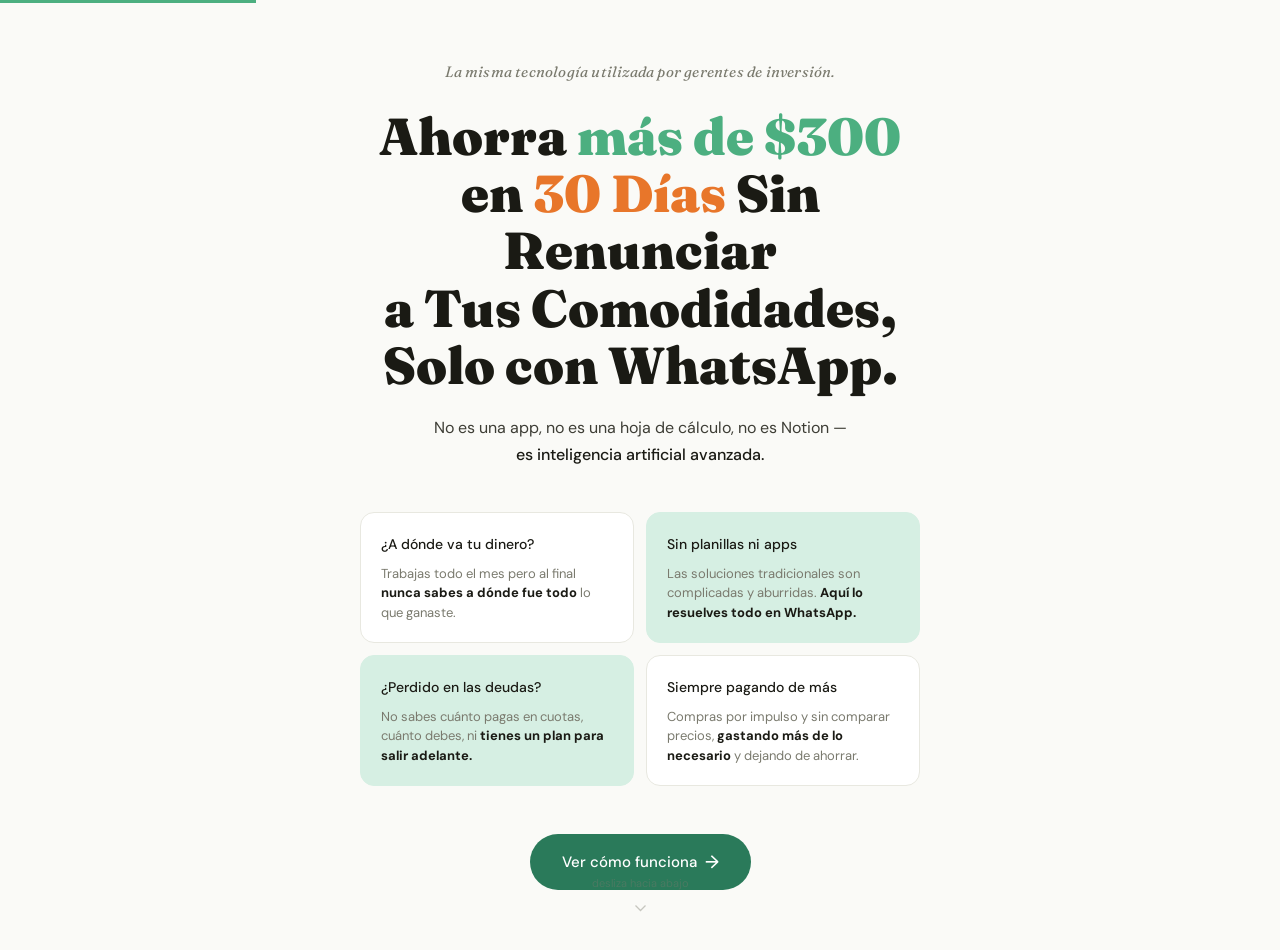
==== commit 918a8121: "Add files via upload" ====
--- a/index.html
+++ b/index.html
@@ -1,550 +1,516 @@
 <!DOCTYPE html>
-<html lang="pt-BR">
+<html lang="es">
 <head>
-	<meta charset="UTF-8">
-		<title>Cero Azucar &#8211; Metodo Cero Azucar</title><style id="rocket-critical-css">p{overflow-wrap:break-word}:root{--wp--preset--font-size--normal:16px;--wp--preset--font-size--huge:42px}:root{--global--font-primary:var(--font-headings, -apple-system, BlinkMacSystemFont, "Segoe UI", Roboto, Oxygen-Sans, Ubuntu, Cantarell, "Helvetica Neue", sans-serif);--global--font-secondary:var(--font-base, -apple-system, BlinkMacSystemFont, "Segoe UI", Roboto, Oxygen-Sans, Ubuntu, Cantarell, "Helvetica Neue", sans-serif);--global--font-size-base:1.25rem;--global--font-size-xs:1rem;--global--font-size-sm:1.125rem;--global--font-size-md:1.25rem;--global--font-size-lg:1.5rem;--global--font-size-xl:2.25rem;--global--font-size-xxl:4rem;--global--font-size-xxxl:5rem;--global--font-size-page-title:var(--global--font-size-xxl);--global--letter-spacing:normal;--global--line-height-body:1.7;--global--line-height-heading:1.3;--global--line-height-page-title:1.1;--heading--font-family:var(--global--font-primary);--heading--font-size-h6:var(--global--font-size-xs);--heading--font-size-h5:var(--global--font-size-sm);--heading--font-size-h4:var(--global--font-size-lg);--heading--font-size-h3:calc(1.25 * var(--global--font-size-lg));--heading--font-size-h2:var(--global--font-size-xl);--heading--font-size-h1:var(--global--font-size-page-title);--heading--letter-spacing-h6:0.05em;--heading--letter-spacing-h5:0.05em;--heading--letter-spacing-h4:var(--global--letter-spacing);--heading--letter-spacing-h3:var(--global--letter-spacing);--heading--letter-spacing-h2:var(--global--letter-spacing);--heading--letter-spacing-h1:var(--global--letter-spacing);--heading--line-height-h6:var(--global--line-height-heading);--heading--line-height-h5:var(--global--line-height-heading);--heading--line-height-h4:var(--global--line-height-heading);--heading--line-height-h3:var(--global--line-height-heading);--heading--line-height-h2:var(--global--line-height-heading);--heading--line-height-h1:var(--global--line-height-page-title);--heading--font-weight:normal;--heading--font-weight-page-title:300;--heading--font-weight-strong:600;--latest-posts--title-font-family:var(--heading--font-family);--latest-posts--title-font-size:var(--heading--font-size-h3);--latest-posts--description-font-family:var(--global--font-secondary);--latest-posts--description-font-size:var(--global--font-size-sm);--list--font-family:var(--global--font-secondary);--definition-term--font-family:var(--global--font-primary);--global--color-black:#000;--global--color-dark-gray:#28303d;--global--color-gray:#39414d;--global--color-light-gray:#f0f0f0;--global--color-green:#d1e4dd;--global--color-blue:#d1dfe4;--global--color-purple:#d1d1e4;--global--color-red:#e4d1d1;--global--color-orange:#e4dad1;--global--color-yellow:#eeeadd;--global--color-white:#fff;--global--color-white-50:rgba(255, 255, 255, 0.5);--global--color-white-90:rgba(255, 255, 255, 0.9);--global--color-primary:var(--global--color-dark-gray);--global--color-secondary:var(--global--color-gray);--global--color-primary-hover:var(--global--color-primary);--global--color-background:var(--global--color-green);--global--color-border:var(--global--color-primary);--global--spacing-unit:20px;--global--spacing-measure:unset;--global--spacing-horizontal:25px;--global--spacing-vertical:30px;--global--elevation:1px 1px 3px 0 rgba(0, 0, 0, 0.2);--form--font-family:var(--global--font-secondary);--form--font-size:var(--global--font-size-sm);--form--line-height:var(--global--line-height-body);--form--color-text:var(--global--color-dark-gray);--form--color-ranged:var(--global--color-secondary);--form--label-weight:500;--form--border-color:var(--global--color-secondary);--form--border-width:3px;--form--border-radius:0;--form--spacing-unit:calc(0.5 * var(--global--spacing-unit));--cover--height:calc(15 * var(--global--spacing-vertical));--cover--color-foreground:var(--global--color-white);--cover--color-background:var(--global--color-black);--button--color-text:var(--global--color-background);--button--color-text-hover:var(--global--color-secondary);--button--color-text-active:var(--global--color-secondary);--button--color-background:var(--global--color-secondary);--button--color-background-active:var(--global--color-background);--button--font-family:var(--global--font-primary);--button--font-size:var(--global--font-size-base);--button--font-weight:500;--button--line-height:1.5;--button--border-width:3px;--button--border-radius:0;--button--padding-vertical:15px;--button--padding-horizontal:calc(2 * var(--button--padding-vertical));--entry-header--color:var(--global--color-primary);--entry-header--color-link:currentColor;--entry-header--color-hover:var(--global--color-primary-hover);--entry-header--color-focus:var(--global--color-secondary);--entry-header--font-size:var(--heading--font-size-h2);--entry-content--font-family:var(--global--font-secondary);--entry-author-bio--font-family:var(--heading--font-family);--entry-author-bio--font-size:var(--heading--font-size-h4);--branding--color-text:var(--global--color-primary);--branding--color-link:var(--global--color-primary);--branding--color-link-hover:var(--global--color-secondary);--branding--title--font-family:var(--global--font-primary);--branding--title--font-size:var(--global--font-size-lg);--branding--title--font-size-mobile:var(--heading--font-size-h4);--branding--title--font-weight:normal;--branding--title--text-transform:uppercase;--branding--description--font-family:var(--global--font-secondary);--branding--description--font-size:var(--global--font-size-sm);--branding--description--font-family:var(--global--font-secondary);--branding--logo--max-width:300px;--branding--logo--max-height:100px;--branding--logo--max-width-mobile:96px;--branding--logo--max-height-mobile:96px;--primary-nav--font-family:var(--global--font-secondary);--primary-nav--font-family-mobile:var(--global--font-primary);--primary-nav--font-size:var(--global--font-size-md);--primary-nav--font-size-sub-menu:var(--global--font-size-xs);--primary-nav--font-size-mobile:var(--global--font-size-sm);--primary-nav--font-size-sub-menu-mobile:var(--global--font-size-sm);--primary-nav--font-size-button:var(--global--font-size-xs);--primary-nav--font-style:normal;--primary-nav--font-style-sub-menu-mobile:normal;--primary-nav--font-weight:normal;--primary-nav--font-weight-button:500;--primary-nav--color-link:var(--global--color-primary);--primary-nav--color-link-hover:var(--global--color-primary-hover);--primary-nav--color-text:var(--global--color-primary);--primary-nav--padding:calc(0.66 * var(--global--spacing-unit));--primary-nav--border-color:var(--global--color-primary);--pagination--color-text:var(--global--color-primary);--pagination--color-link-hover:var(--global--color-primary-hover);--pagination--font-family:var(--global--font-secondary);--pagination--font-size:var(--global--font-size-lg);--pagination--font-weight:normal;--pagination--font-weight-strong:600;--footer--color-text:var(--global--color-primary);--footer--color-link:var(--global--color-primary);--footer--color-link-hover:var(--global--color-primary-hover);--footer--font-family:var(--global--font-primary);--footer--font-size:var(--global--font-size-sm);--pullquote--font-family:var(--global--font-primary);--pullquote--font-size:var(--heading--font-size-h3);--pullquote--font-style:normal;--pullquote--letter-spacing:var(--heading--letter-spacing-h4);--pullquote--line-height:var(--global--line-height-heading);--pullquote--border-width:3px;--pullquote--border-color:var(--global--color-primary);--pullquote--color-foreground:var(--global--color-primary);--pullquote--color-background:var(--global--color-background);--quote--font-family:var(--global--font-secondary);--quote--font-size:var(--global--font-size-md);--quote--font-size-large:var(--global--font-size-xl);--quote--font-style:normal;--quote--font-weight:700;--quote--font-weight-strong:bolder;--quote--font-style-large:normal;--quote--font-style-cite:normal;--quote--line-height:var(--global--line-height-body);--quote--line-height-large:1.35;--separator--border-color:var(--global--color-border);--separator--height:1px;--table--stripes-border-color:var(--global--color-light-gray);--table--stripes-background-color:var(--global--color-light-gray);--table--has-background-text-color:var(--global--color-dark-gray);--widget--line-height-list:1.9;--widget--line-height-title:1.4;--widget--font-weight-title:700;--widget--spacing-menu:calc(0.66 * var(--global--spacing-unit));--global--admin-bar--height:0px}@media only screen and (min-width:652px){:root{--global--font-size-xl:2.5rem;--global--font-size-xxl:6rem;--global--font-size-xxxl:9rem;--heading--font-size-h3:2rem;--heading--font-size-h2:3rem}}html{line-height:1.15;-webkit-text-size-adjust:100%}body{margin:0}a{background-color:transparent;text-decoration-thickness:1px}img{border-style:none}button{font-family:inherit;font-size:100%;line-height:1.15;margin:0}button{overflow:visible}button{text-transform:none}button{-webkit-appearance:button}button::-moz-focus-inner{border-style:none;padding:0}button:-moz-focusring{outline:1px dotted ButtonText}::-webkit-file-upload-button{-webkit-appearance:button;font:inherit}:root{--responsive--spacing-horizontal:calc(2 * var(--global--spacing-horizontal) * 0.6);--responsive--aligndefault-width:calc(100vw - var(--responsive--spacing-horizontal));--responsive--alignwide-width:calc(100vw - var(--responsive--spacing-horizontal));--responsive--alignfull-width:100%;--responsive--alignright-margin:var(--global--spacing-horizontal);--responsive--alignleft-margin:var(--global--spacing-horizontal)}@media only screen and (min-width:482px){:root{--responsive--aligndefault-width:min(calc(100vw - 4 * var(--global--spacing-horizontal)), 610px);--responsive--alignwide-width:calc(100vw - 4 * var(--global--spacing-horizontal));--responsive--alignright-margin:calc(0.5 * (100vw - var(--responsive--aligndefault-width)));--responsive--alignleft-margin:calc(0.5 * (100vw - var(--responsive--aligndefault-width)))}}@media only screen and (min-width:822px){:root{--responsive--aligndefault-width:min(calc(100vw - 8 * var(--global--spacing-horizontal)), 610px);--responsive--alignwide-width:min(calc(100vw - 8 * var(--global--spacing-horizontal)), 1240px)}}html,body,p{padding:0;margin:0;-moz-osx-font-smoothing:grayscale;-webkit-font-smoothing:antialiased}html{box-sizing:border-box;font-family:var(--global--font-secondary);line-height:var(--global--line-height-body)}*,*::before,*::after{box-sizing:inherit}body{font-size:var(--global--font-size-base);font-weight:normal;color:var(--global--color-primary);text-align:left;background-color:var(--global--color-background)}::-moz-placeholder{opacity:1}img{height:auto;max-width:100%;vertical-align:middle}video{max-width:100%}a{color:var(--wp--style--color--link, var(--global--color-primary));text-underline-offset:3px;text-decoration-skip-ink:all}button{border:var(--button--border-width) solid transparent;border-radius:var(--button--border-radius);font-weight:var(--button--font-weight);font-family:var(--button--font-family);font-size:var(--button--font-size);line-height:var(--button--line-height);padding:var(--button--padding-vertical) var(--button--padding-horizontal);text-decoration:none}button:not(:hover):not(:active):not(.has-text-color){color:var(--global--color-background)}button:not(:hover):not(:active):not(.has-background){background-color:var(--global--color-primary)}p{line-height:var(--wp--typography--line-height, var(--global--line-height-body))}html,body,div,section{max-width:none}.elementor-column-gap-default>.elementor-row>.elementor-column>.elementor-element-populated>.elementor-widget-wrap{padding:10px}.elementor-column-gap-extended>.elementor-row>.elementor-column>.elementor-element-populated>.elementor-widget-wrap{padding:15px}@media (max-width:767px){.elementor-column{width:100%}}.elementor-screen-only{position:absolute;top:-10000em;width:1px;height:1px;margin:-1px;padding:0;overflow:hidden;clip:rect(0,0,0,0);border:0}.elementor-clearfix:after{content:"";display:block;clear:both;width:0;height:0}.elementor{-webkit-hyphens:manual;-ms-hyphens:manual;hyphens:manual}.elementor *,.elementor :after,.elementor :before{-webkit-box-sizing:border-box;box-sizing:border-box}.elementor a{-webkit-box-shadow:none;box-shadow:none;text-decoration:none}.elementor img{height:auto;max-width:100%;border:none;-webkit-border-radius:0;border-radius:0;-webkit-box-shadow:none;box-shadow:none}.elementor video{max-width:100%;width:100%;margin:0;line-height:1;border:none}:root{--page-title-display:block}.elementor-section{position:relative}.elementor-section .elementor-container{display:-webkit-box;display:-ms-flexbox;display:flex;margin-right:auto;margin-left:auto;position:relative}@media (max-width:1024px){.elementor-section .elementor-container{-ms-flex-wrap:wrap;flex-wrap:wrap}}.elementor-section.elementor-section-boxed>.elementor-container{max-width:1140px}.elementor-row{width:100%;display:-webkit-box;display:-ms-flexbox;display:flex}@media (max-width:1024px){.elementor-row{-ms-flex-wrap:wrap;flex-wrap:wrap}}.elementor-widget-wrap{position:relative;width:100%;-ms-flex-wrap:wrap;flex-wrap:wrap;-ms-flex-line-pack:start;align-content:flex-start}.elementor:not(.elementor-bc-flex-widget) .elementor-widget-wrap{display:-webkit-box;display:-ms-flexbox;display:flex}.elementor-widget-wrap>.elementor-element{width:100%}.elementor-widget{position:relative}.elementor-widget:not(:last-child){margin-bottom:20px}.elementor-column{min-height:1px}.elementor-column,.elementor-column-wrap{position:relative;display:-webkit-box;display:-ms-flexbox;display:flex}.elementor-column-wrap{width:100%}@media (min-width:768px){.elementor-column.elementor-col-100{width:100%}}@media (max-width:767px){.elementor-column{width:100%}}@media (min-width:1025px){#elementor-device-mode:after{content:"desktop"}}@media (min-width:-1px){#elementor-device-mode:after{content:"widescreen"}}@media (max-width:-1px){#elementor-device-mode:after{content:"laptop";content:"tablet_extra"}}@media (max-width:1024px){#elementor-device-mode:after{content:"tablet"}}@media (max-width:-1px){#elementor-device-mode:after{content:"mobile_extra"}}@media (max-width:767px){#elementor-device-mode:after{content:"mobile"}}.elementor-kit-8{--e-global-color-primary:#6EC1E4;--e-global-color-secondary:#54595F;--e-global-color-text:#7A7A7A;--e-global-color-accent:#61CE70;--e-global-typography-primary-font-family:"Roboto";--e-global-typography-primary-font-weight:600;--e-global-typography-secondary-font-family:"Roboto Slab";--e-global-typography-secondary-font-weight:400;--e-global-typography-text-font-family:"Roboto";--e-global-typography-text-font-weight:400;--e-global-typography-accent-font-family:"Roboto";--e-global-typography-accent-font-weight:500}.elementor-section.elementor-section-boxed>.elementor-container{max-width:1140px}.elementor-widget:not(:last-child){margin-bottom:20px}@media (max-width:1024px){.elementor-section.elementor-section-boxed>.elementor-container{max-width:1024px}}@media (max-width:767px){.elementor-section.elementor-section-boxed>.elementor-container{max-width:767px}}.elementor-widget-text-editor{color:var(--e-global-color-text);font-family:var(--e-global-typography-text-font-family),Sans-serif;font-weight:var(--e-global-typography-text-font-weight)}.elementor-2412 .elementor-element.elementor-element-4401e991:not(.elementor-motion-effects-element-type-background){background-color:#212529}.elementor-2412 .elementor-element.elementor-element-4401e991>.elementor-container{text-align:center}.elementor-2412 .elementor-element.elementor-element-62ce93a5{color:#FFFFFF;font-family:var(--e-global-typography-accent-font-family),Sans-serif;font-weight:var(--e-global-typography-accent-font-weight)}.elementor-2412 .elementor-element.elementor-element-4a91a749>.elementor-container{max-width:741px}.elementor-2412 .elementor-element.elementor-element-7ae058e2 .elementor-spacer-inner{height:50px}.elementor-2412 .elementor-element.elementor-element-2aee0cb9>.elementor-widget-container{box-shadow:0px 0px 10px 0px #F21349}.elementor-2412 .elementor-element.elementor-element-6f3eea88{text-align:center}.elementor-2412 .elementor-element.elementor-element-36c6802e>.elementor-container{max-width:774px}.elementor-2412 .elementor-element.elementor-element-36c6802e{box-shadow:0px 0px 0px 0px rgba(255,255,255,0.5)}.elementor-2412 .elementor-element.elementor-element-244ff32b>.elementor-widget-container{border-style:solid;border-width:3px 3px 3px 3px;border-color:#D8D8D8;border-radius:10px 10px 10px 10px;box-shadow:0px 0px 0px 0px rgba(255,255,255,0.5)}.elementor-2412 .elementor-element.elementor-element-1569e6c3{text-align:center}.elementor-2412 .elementor-element.elementor-element-8bce4c9 .elementor-spacer-inner{height:100px}@media (max-width:767px){.elementor-2412 .elementor-element.elementor-element-8bce4c9 .elementor-spacer-inner{height:75px}}.pulse-button{box-shadow:0 0 0 0 rgba(#5a99d4,.5);-webkit-animation:pulse 0.7s infinite}.titulo_comentario{font-weight:bold;border-bottom:1px solid #E9EBEE;display:block;padding-bottom:6px}.perfil{display:block;padding-top:10px;padding-bottom:10px;line-height:20px}.perfil .nome{color:#365899;font-weight:bold}.nome img{float:left;padding-right:10px}.perfil img{width:60px!important;height:50px}.perfil p{margin:0;margin-left:60px;margin-bottom:0px}.infos{font-size:11px;color:#90949c}.perfil2{padding-left:9px;border-left:1px solid #E9EBEE;margin-left:50px;padding-bottom:0}.pulse-button{box-shadow:0 0 0 0 rgba(#5a99d4,.5);-webkit-animation:pulse 0.7s infinite}:root{--blue:#007bff;--indigo:#6610f2;--purple:#6f42c1;--pink:#e83e8c;--red:#dc3545;--orange:#fd7e14;--yellow:#ffc107;--green:#28a745;--teal:#20c997;--cyan:#17a2b8;--white:#fff;--gray:#6c757d;--gray-dark:#343a40;--primary:#007bff;--secondary:#6c757d;--success:#28a745;--info:#17a2b8;--warning:#ffc107;--danger:#dc3545;--light:#f8f9fa;--dark:#343a40;--breakpoint-xs:0;--breakpoint-sm:576px;--breakpoint-md:768px;--breakpoint-lg:992px;--breakpoint-xl:1200px;--font-family-sans-serif:-apple-system,BlinkMacSystemFont,"Segoe UI",Roboto,"Helvetica Neue",Arial,sans-serif,"Apple Color Emoji","Segoe UI Emoji","Segoe UI Symbol";--font-family-monospace:SFMono-Regular,Menlo,Monaco,Consolas,"Liberation Mono","Courier New",monospace}*,::after,::before{box-sizing:border-box}html{font-family:sans-serif;line-height:1.15;-webkit-text-size-adjust:100%;-ms-text-size-adjust:100%;-ms-overflow-style:scrollbar}@-ms-viewport{width:device-width}section{display:block}body{margin:0;font-family:-apple-system,BlinkMacSystemFont,"Segoe UI",Roboto,"Helvetica Neue",Arial,sans-serif,"Apple Color Emoji","Segoe UI Emoji","Segoe UI Symbol";font-size:1rem;font-weight:400;line-height:1.5;color:#212529;text-align:left;background-color:#fff}p{margin-top:0;margin-bottom:1rem}a{color:#007bff;text-decoration:none;background-color:transparent;-webkit-text-decoration-skip:objects}img{vertical-align:middle;border-style:none}svg:not(:root){overflow:hidden}button{border-radius:0}button{margin:0;font-family:inherit;font-size:inherit;line-height:inherit}button{overflow:visible}button{text-transform:none}button{-webkit-appearance:button}button::-moz-focus-inner{padding:0;border-style:none}::-webkit-file-upload-button{font:inherit;-webkit-appearance:button}@keyframes pulse{from,to{transform:scale3d(1,1,1)}50%{transform:scale3d(1.05,1.05,1.05)}}</style><link rel="preload" href="https://fonts.googleapis.com/css?family=Open%20Sans%3A400%2C400italic%2C700%2C700italic%7CFjalla%20One%3A400%7CLato%3A700%7CRoboto%3A100%2C100italic%2C200%2C200italic%2C300%2C300italic%2C400%2C400italic%2C500%2C500italic%2C600%2C600italic%2C700%2C700italic%2C800%2C800italic%2C900%2C900italic%7CRoboto%20Slab%3A100%2C100italic%2C200%2C200italic%2C300%2C300italic%2C400%2C400italic%2C500%2C500italic%2C600%2C600italic%2C700%2C700italic%2C800%2C800italic%2C900%2C900italic&#038;subset=latin%2Clatin-ext&#038;display=swap" data-rocket-async="style" as="style" onload="this.onload=null;this.rel='stylesheet'"><link rel="preload" href="https://palomafernandez.online/wp-content/cache/min/1/f194324ec265720719e9b473956a469a.css" data-rocket-async="style" as="style" onload="this.onload=null;this.rel='stylesheet'" media="all" data-minify="1">
-<meta name="robots" content="max-image-preview:large">
-<link href="https://fonts.gstatic.com" crossorigin rel="preconnect">
-<link rel="alternate" type="application/rss+xml" title="Feed para Metodo Cero Azucar &raquo;" href="https://palomafernandez.online/feed/">
-<link rel="alternate" type="application/rss+xml" title="Feed de comentários para Metodo Cero Azucar &raquo;" href="https://palomafernandez.online/comments/feed/">
+<meta charset="UTF-8"/>
+<meta name="viewport" content="width=device-width, initial-scale=1.0"/>
+<title>Nami — Asesor Financiero</title>
+<link href="https://fonts.googleapis.com/css2?family=Fraunces:ital,wght@0,400;0,700;0,900;1,400&family=DM+Sans:wght@400;500&display=swap" rel="stylesheet"/>
 <style>
-img.wp-smiley,
-img.emoji {
-	display: inline !important;
-	border: none !important;
-	box-shadow: none !important;
-	height: 1em !important;
-	width: 1em !important;
-	margin: 0 0.07em !important;
-	vertical-align: -0.1em !important;
-	background: none !important;
-	padding: 0 !important;
+*{box-sizing:border-box;margin:0;padding:0}
+:root{
+  --green:#2A7A5A;--green-light:#4CAF80;--green-bg:#EFF8F3;--green-pale:#D6EFE3;
+  --orange:#E8762A;--orange-bg:#FEF3EA;
+  --dark:#1A1A14;--text:#3D3D35;--muted:#7A7A6E;
+  --bg:#FAFAF7;--white:#FFFFFF;--border:#E8E8E0;
 }
+html{scroll-behavior:smooth}
+body{font-family:'DM Sans',sans-serif;background:var(--bg);color:var(--dark);line-height:1.6;overflow-x:hidden}
+
+.section{min-height:100vh;display:flex;flex-direction:column;align-items:center;justify-content:center;padding:60px 24px;position:relative}
+.section-inner{max-width:560px;width:100%;margin:0 auto;text-align:center}
+
+.hidden{display:none!important}
+.fade-in{animation:fadeUp .6s ease forwards}
+@keyframes fadeUp{from{opacity:0;transform:translateY(24px)}to{opacity:1;transform:translateY(0)}}
+
+#s1{background:var(--bg)}
+.eyebrow{font-family:'Fraunces',serif;font-style:italic;font-size:15px;color:var(--muted);margin-bottom:24px;letter-spacing:.2px}
+.hero-title{font-family:'Fraunces',serif;font-size:clamp(32px,6vw,52px);font-weight:900;line-height:1.1;color:var(--dark);margin-bottom:20px}
+.hero-title .accent-green{color:var(--green-light)}
+.hero-title .accent-orange{color:var(--orange)}
+.hero-sub{font-size:16px;color:var(--text);margin-bottom:44px;line-height:1.7}
+.hero-sub strong{color:var(--dark);font-weight:500}
+.pain-grid{display:grid;grid-template-columns:1fr 1fr;gap:12px;text-align:left;margin-bottom:48px}
+.pain-card{background:var(--white);border:1px solid var(--border);border-radius:14px;padding:20px}
+.pain-card.highlight{background:var(--green-pale);border-color:var(--green-pale)}
+.pain-card h4{font-size:14px;font-weight:500;color:var(--dark);margin-bottom:8px}
+.pain-card p{font-size:13px;color:var(--muted);line-height:1.5}
+.pain-card p strong{color:var(--dark)}
+.cta-primary{display:inline-flex;align-items:center;gap:8px;background:var(--green);color:var(--white);font-family:'DM Sans',sans-serif;font-size:15px;font-weight:500;padding:16px 32px;border-radius:100px;border:none;cursor:pointer;transition:all .2s;text-decoration:none}
+.cta-primary:hover{background:var(--green-light);transform:translateY(-2px)}
+.cta-arrow{font-size:18px;transition:transform .2s}
+.cta-primary:hover .cta-arrow{transform:translateX(4px)}
+
+#s2{background:var(--white);border-top:1px solid var(--border)}
+.demo-label{display:inline-block;background:var(--orange);color:var(--white);font-size:12px;font-weight:500;padding:5px 14px;border-radius:100px;margin-bottom:24px;letter-spacing:.5px;text-transform:uppercase}
+.demo-title{font-family:'Fraunces',serif;font-size:clamp(26px,5vw,40px);font-weight:700;margin-bottom:12px;color:var(--dark)}
+.demo-sub{font-size:15px;color:var(--muted);margin-bottom:40px;line-height:1.7}
+.step-badge{display:flex;align-items:center;justify-content:center;width:40px;height:40px;border-radius:50%;background:var(--orange);color:var(--white);font-family:'Fraunces',serif;font-size:20px;font-weight:700;margin:0 auto 16px}
+.step-instruction{font-size:16px;color:var(--text);margin-bottom:8px}
+.step-instruction strong{color:var(--dark)}
+.step-hint{font-size:13px;color:var(--muted);font-style:italic;margin-bottom:28px}
+
+.chat-input-wrap{position:relative;max-width:400px;margin:0 auto}
+.chat-input{width:100%;padding:14px 56px 14px 20px;border-radius:100px;border:2px solid var(--border);font-family:'DM Sans',sans-serif;font-size:15px;color:var(--dark);background:var(--bg);outline:none;transition:border-color .2s}
+.chat-input:focus{border-color:var(--green-light)}
+.chat-send-btn{position:absolute;right:6px;top:50%;transform:translateY(-50%);width:40px;height:40px;border-radius:50%;background:var(--green);border:none;cursor:pointer;display:flex;align-items:center;justify-content:center;transition:background .2s}
+.chat-send-btn:hover{background:var(--green-light)}
+.chat-send-btn svg{width:18px;height:18px;fill:none;stroke:#fff;stroke-width:2;stroke-linecap:round;stroke-linejoin:round}
+
+.chat-response{margin-top:24px;text-align:left;max-width:400px;margin-left:auto;margin-right:auto}
+.bubble{background:var(--dark);color:var(--white);border-radius:18px 18px 18px 4px;padding:16px 18px;font-size:14px;line-height:1.6;margin-bottom:8px;position:relative}
+.bubble .time{font-size:11px;color:rgba(255,255,255,.45);text-align:right;margin-top:6px}
+.bubble strong{color:var(--green-light)}
+.bubble-user{background:var(--green-pale);color:var(--dark);border-radius:18px 18px 4px 18px;text-align:right}
+.bubble-user .time{color:var(--muted)}
+.typing{display:flex;gap:4px;padding:14px 18px}
+.dot{width:7px;height:7px;background:rgba(255,255,255,.5);border-radius:50%;animation:bounce .9s infinite}
+.dot:nth-child(2){animation-delay:.15s}
+.dot:nth-child(3){animation-delay:.3s}
+@keyframes bounce{0%,80%,100%{transform:translateY(0)}40%{transform:translateY(-6px)}}
+
+.btn-continue{display:inline-flex;align-items:center;gap:8px;margin-top:24px;background:var(--green);color:var(--white);font-size:14px;font-weight:500;padding:12px 24px;border-radius:100px;border:none;cursor:pointer;transition:all .2s;font-family:'DM Sans',sans-serif}
+.btn-continue:hover{background:var(--green-light);transform:translateY(-1px)}
+
+#s3{background:var(--bg)}
+.section-tag{font-family:'Fraunces',serif;font-style:italic;font-size:14px;color:var(--muted);margin-bottom:12px}
+.s3-title{font-family:'Fraunces',serif;font-size:clamp(24px,4vw,36px);font-weight:700;margin-bottom:8px;color:var(--dark)}
+.s3-sub{font-size:15px;color:var(--muted);margin-bottom:32px}
+
+.wa-mockup-wrap{display:flex;flex-direction:column;gap:12px;max-width:360px;margin:0 auto 32px;text-align:left}
+.wa-card{background:var(--white);border:1px solid var(--border);border-radius:16px;overflow:hidden;padding:16px}
+.wa-card-header{font-size:13px;font-weight:500;color:var(--dark);margin-bottom:4px}
+.wa-card-date{font-size:11px;color:var(--muted);margin-bottom:12px}
+.bar-chart{display:flex;align-items:flex-end;gap:6px;height:80px}
+.bar-wrap{display:flex;flex-direction:column;align-items:center;gap:4px;flex:1}
+.bar{width:100%;background:var(--green-pale);border-radius:4px 4px 0 0;position:relative}
+.bar.high{background:var(--green)}
+.bar-label{font-size:10px;color:var(--muted)}
+.bar-val{font-size:9px;color:var(--dark);font-weight:500}
+.wa-trend{font-size:12px;color:var(--muted);margin-top:10px;display:flex;align-items:center;gap:4px}
+.wa-trend span{color:var(--orange);font-weight:500}
+.pie-wrap{display:flex;gap:16px;align-items:center}
+.pie-legend{font-size:12px;color:var(--muted);display:flex;flex-direction:column;gap:4px}
+.pie-legend-item{display:flex;align-items:center;gap:6px}
+.pie-dot{width:8px;height:8px;border-radius:50%}
+.wa-caption{font-size:13px;color:var(--white);background:var(--dark);border-radius:10px;padding:10px 14px;margin-top:8px}
+.wa-caption .time-small{font-size:10px;opacity:.5;float:right;margin-top:2px}
+
+.s3-closing{margin-top:32px}
+.s3-closing p{font-size:16px;color:var(--text);margin-bottom:8px}
+.s3-closing strong{color:var(--dark)}
+
+#s4{background:var(--white);border-top:1px solid var(--border)}
+.benefits-title{font-family:'Fraunces',serif;font-size:clamp(24px,4vw,36px);font-weight:700;margin-bottom:8px}
+.benefits-sub{font-size:15px;color:var(--muted);margin-bottom:32px}
+.benefits-grid{display:grid;grid-template-columns:1fr 1fr;gap:12px;text-align:left;margin-bottom:32px}
+.benefit-card{background:var(--green-pale);border-radius:14px;padding:20px}
+.benefit-icon{width:32px;height:32px;background:var(--green);border-radius:8px;display:flex;align-items:center;justify-content:center;margin-bottom:12px}
+.benefit-icon svg{width:16px;height:16px;stroke:#fff;fill:none;stroke-width:2;stroke-linecap:round;stroke-linejoin:round}
+.benefit-card h4{font-size:13px;font-weight:500;color:var(--dark);margin-bottom:6px}
+.benefit-card p{font-size:12px;color:var(--muted);line-height:1.5}
+.benefit-card p em{color:var(--dark);font-style:italic}
+.s4-diff{font-size:15px;color:var(--text);margin-bottom:8px;line-height:1.7}
+.s4-diff strong{color:var(--dark)}
+
+.meta-card{background:var(--white);border:1px solid var(--border);border-radius:16px;padding:24px;max-width:240px;margin:0 auto 32px;text-align:center}
+.meta-card-title{display:flex;align-items:center;justify-content:center;gap:8px;font-size:14px;font-weight:500;margin-bottom:16px}
+.donut-wrap{position:relative;width:100px;height:100px;margin:0 auto 16px}
+.donut-wrap svg{transform:rotate(-90deg)}
+.donut-center{position:absolute;top:50%;left:50%;transform:translate(-50%,-50%);text-align:center}
+.donut-pct{font-family:'Fraunces',serif;font-size:22px;font-weight:700}
+.donut-sub{font-size:10px;color:var(--muted)}
+.meta-name{font-size:13px;color:var(--muted)}
+.meta-value{font-size:14px;font-weight:500;color:var(--dark)}
+
+#s5{background:var(--dark);color:var(--white)}
+.price-title{font-family:'Fraunces',serif;font-size:clamp(28px,5vw,44px);font-weight:900;line-height:1.1;margin-bottom:8px}
+.price-title .underline{text-decoration:underline;text-decoration-color:var(--orange);text-underline-offset:4px}
+.price-tagline{font-size:15px;color:rgba(255,255,255,.6);margin-bottom:36px}
+
+.projection-wrap{background:rgba(255,255,255,.05);border:1px solid rgba(255,255,255,.1);border-radius:16px;padding:20px;margin-bottom:24px;text-align:left}
+.proj-labels{display:flex;justify-content:space-between;font-size:11px;color:rgba(255,255,255,.4);margin-bottom:8px}
+.proj-chart{position:relative;height:80px;margin-bottom:8px}
+.proj-chart svg{width:100%;height:100%}
+.proj-bottom{display:flex;justify-content:space-between;font-size:11px;color:rgba(255,255,255,.35)}
+
+.price-narrative{font-size:15px;color:rgba(255,255,255,.7);margin-bottom:32px;line-height:1.8}
+.price-narrative strong{color:var(--white)}
+
+.offer-badge{display:inline-flex;align-items:center;gap:8px;background:#7B1C1C;border:1px solid rgba(255,255,255,.08);border-radius:100px;padding:7px 16px;font-size:12px;font-weight:500;color:rgba(255,255,255,.9);margin-bottom:20px;animation:badgePulse 2.4s ease-in-out infinite;letter-spacing:.2px}
+.offer-badge .dot-pulse{width:6px;height:6px;border-radius:50%;background:#FF8080;flex-shrink:0;animation:pulse 1.5s infinite}
+@keyframes pulse{0%,100%{opacity:1}50%{opacity:.2}}
+@keyframes badgePulse{0%,100%{background:#7B1C1C;box-shadow:0 0 0 0 rgba(123,28,28,0)}50%{background:#8B2222;box-shadow:0 0 0 6px rgba(123,28,28,0)}}
+
+.price-card{background:rgba(255,255,255,.06);border:1px solid rgba(255,255,255,.12);border-radius:20px;padding:28px;margin-bottom:20px;position:relative;overflow:hidden}
+.promo-tag{position:absolute;top:16px;right:16px;background:var(--orange);color:var(--white);font-size:11px;font-weight:500;padding:4px 10px;border-radius:100px}
+.price-plan{font-size:13px;color:rgba(255,255,255,.5);margin-bottom:4px;display:flex;align-items:center;gap:6px}
+.price-plan svg{width:14px;height:14px;fill:rgba(255,255,255,.3)}
+.price-big{font-family:'Fraunces',serif;font-size:48px;font-weight:900;color:var(--white);line-height:1}
+.price-big sup{font-size:20px;vertical-align:super}
+.price-big sub{font-size:18px}
+.price-period{font-size:12px;color:rgba(255,255,255,.4);margin-top:4px;margin-bottom:20px}
+.cta-checkout{display:block;width:100%;padding:16px;background:var(--green-light);color:var(--white);font-family:'DM Sans',sans-serif;font-size:15px;font-weight:500;border:none;border-radius:12px;cursor:pointer;transition:all .2s;text-decoration:none;text-align:center}
+.cta-checkout:hover{background:var(--green);transform:translateY(-1px)}
+.price-note{font-size:13px;color:rgba(255,255,255,.45);font-style:italic;margin-top:16px}
+
+.scroll-hint{position:absolute;bottom:32px;left:50%;transform:translateX(-50%);display:flex;flex-direction:column;align-items:center;gap:6px;opacity:.4;animation:bob 2s infinite}
+@keyframes bob{0%,100%{transform:translateX(-50%) translateY(0)}50%{transform:translateX(-50%) translateY(6px)}}
+.scroll-hint span{font-size:11px;color:var(--muted)}
+.scroll-hint svg{width:20px;height:20px;stroke:var(--muted);fill:none;stroke-width:1.5}
+
+.progress-bar{position:fixed;top:0;left:0;height:3px;background:var(--green-light);transition:width .3s ease;z-index:100}
 </style>
-	
-<style id="wp-block-library-theme-inline-css">
-.wp-block-audio figcaption{color:#555;font-size:13px;text-align:center}.is-dark-theme .wp-block-audio figcaption{color:hsla(0,0%,100%,.65)}.wp-block-code>code{font-family:Menlo,Consolas,monaco,monospace;color:#1e1e1e;padding:.8em 1em;border:1px solid #ddd;border-radius:4px}.wp-block-embed figcaption{color:#555;font-size:13px;text-align:center}.is-dark-theme .wp-block-embed figcaption{color:hsla(0,0%,100%,.65)}.blocks-gallery-caption{color:#555;font-size:13px;text-align:center}.is-dark-theme .blocks-gallery-caption{color:hsla(0,0%,100%,.65)}.wp-block-image figcaption{color:#555;font-size:13px;text-align:center}.is-dark-theme .wp-block-image figcaption{color:hsla(0,0%,100%,.65)}.wp-block-pullquote{border-top:4px solid;border-bottom:4px solid;margin-bottom:1.75em;color:currentColor}.wp-block-pullquote__citation,.wp-block-pullquote cite,.wp-block-pullquote footer{color:currentColor;text-transform:uppercase;font-size:.8125em;font-style:normal}.wp-block-quote{border-left:.25em solid;margin:0 0 1.75em;padding-left:1em}.wp-block-quote cite,.wp-block-quote footer{color:currentColor;font-size:.8125em;position:relative;font-style:normal}.wp-block-quote.has-text-align-right{border-left:none;border-right:.25em solid;padding-left:0;padding-right:1em}.wp-block-quote.has-text-align-center{border:none;padding-left:0}.wp-block-quote.is-large,.wp-block-quote.is-style-large,.wp-block-quote.is-style-plain{border:none}.wp-block-search .wp-block-search__label{font-weight:700}.wp-block-group:where(.has-background){padding:1.25em 2.375em}.wp-block-separator{border:none;border-bottom:2px solid;margin-left:auto;margin-right:auto;opacity:.4}.wp-block-separator:not(.is-style-wide):not(.is-style-dots){width:100px}.wp-block-separator.has-background:not(.is-style-dots){border-bottom:none;height:1px}.wp-block-separator.has-background:not(.is-style-wide):not(.is-style-dots){height:2px}.wp-block-table thead{border-bottom:3px solid}.wp-block-table tfoot{border-top:3px solid}.wp-block-table td,.wp-block-table th{padding:.5em;border:1px solid;word-break:normal}.wp-block-table figcaption{color:#555;font-size:13px;text-align:center}.is-dark-theme .wp-block-table figcaption{color:hsla(0,0%,100%,.65)}.wp-block-video figcaption{color:#555;font-size:13px;text-align:center}.is-dark-theme .wp-block-video figcaption{color:hsla(0,0%,100%,.65)}.wp-block-template-part.has-background{padding:1.25em 2.375em;margin-top:0;margin-bottom:0}
-</style>
-<style id="global-styles-inline-css">
-body{--wp--preset--color--black: #000000;--wp--preset--color--cyan-bluish-gray: #abb8c3;--wp--preset--color--white: #FFFFFF;--wp--preset--color--pale-pink: #f78da7;--wp--preset--color--vivid-red: #cf2e2e;--wp--preset--color--luminous-vivid-orange: #ff6900;--wp--preset--color--luminous-vivid-amber: #fcb900;--wp--preset--color--light-green-cyan: #7bdcb5;--wp--preset--color--vivid-green-cyan: #00d084;--wp--preset--color--pale-cyan-blue: #8ed1fc;--wp--preset--color--vivid-cyan-blue: #0693e3;--wp--preset--color--vivid-purple: #9b51e0;--wp--preset--color--dark-gray: #28303D;--wp--preset--color--gray: #39414D;--wp--preset--color--green: #D1E4DD;--wp--preset--color--blue: #D1DFE4;--wp--preset--color--purple: #D1D1E4;--wp--preset--color--red: #E4D1D1;--wp--preset--color--orange: #E4DAD1;--wp--preset--color--yellow: #EEEADD;--wp--preset--gradient--vivid-cyan-blue-to-vivid-purple: linear-gradient(135deg,rgba(6,147,227,1) 0%,rgb(155,81,224) 100%);--wp--preset--gradient--light-green-cyan-to-vivid-green-cyan: linear-gradient(135deg,rgb(122,220,180) 0%,rgb(0,208,130) 100%);--wp--preset--gradient--luminous-vivid-amber-to-luminous-vivid-orange: linear-gradient(135deg,rgba(252,185,0,1) 0%,rgba(255,105,0,1) 100%);--wp--preset--gradient--luminous-vivid-orange-to-vivid-red: linear-gradient(135deg,rgba(255,105,0,1) 0%,rgb(207,46,46) 100%);--wp--preset--gradient--very-light-gray-to-cyan-bluish-gray: linear-gradient(135deg,rgb(238,238,238) 0%,rgb(169,184,195) 100%);--wp--preset--gradient--cool-to-warm-spectrum: linear-gradient(135deg,rgb(74,234,220) 0%,rgb(151,120,209) 20%,rgb(207,42,186) 40%,rgb(238,44,130) 60%,rgb(251,105,98) 80%,rgb(254,248,76) 100%);--wp--preset--gradient--blush-light-purple: linear-gradient(135deg,rgb(255,206,236) 0%,rgb(152,150,240) 100%);--wp--preset--gradient--blush-bordeaux: linear-gradient(135deg,rgb(254,205,165) 0%,rgb(254,45,45) 50%,rgb(107,0,62) 100%);--wp--preset--gradient--luminous-dusk: linear-gradient(135deg,rgb(255,203,112) 0%,rgb(199,81,192) 50%,rgb(65,88,208) 100%);--wp--preset--gradient--pale-ocean: linear-gradient(135deg,rgb(255,245,203) 0%,rgb(182,227,212) 50%,rgb(51,167,181) 100%);--wp--preset--gradient--electric-grass: linear-gradient(135deg,rgb(202,248,128) 0%,rgb(113,206,126) 100%);--wp--preset--gradient--midnight: linear-gradient(135deg,rgb(2,3,129) 0%,rgb(40,116,252) 100%);--wp--preset--gradient--purple-to-yellow: linear-gradient(160deg, #D1D1E4 0%, #EEEADD 100%);--wp--preset--gradient--yellow-to-purple: linear-gradient(160deg, #EEEADD 0%, #D1D1E4 100%);--wp--preset--gradient--green-to-yellow: linear-gradient(160deg, #D1E4DD 0%, #EEEADD 100%);--wp--preset--gradient--yellow-to-green: linear-gradient(160deg, #EEEADD 0%, #D1E4DD 100%);--wp--preset--gradient--red-to-yellow: linear-gradient(160deg, #E4D1D1 0%, #EEEADD 100%);--wp--preset--gradient--yellow-to-red: linear-gradient(160deg, #EEEADD 0%, #E4D1D1 100%);--wp--preset--gradient--purple-to-red: linear-gradient(160deg, #D1D1E4 0%, #E4D1D1 100%);--wp--preset--gradient--red-to-purple: linear-gradient(160deg, #E4D1D1 0%, #D1D1E4 100%);--wp--preset--duotone--dark-grayscale: url('index.html#wp-duotone-dark-grayscale');--wp--preset--duotone--grayscale: url('index.html#wp-duotone-grayscale');--wp--preset--duotone--purple-yellow: url('index.html#wp-duotone-purple-yellow');--wp--preset--duotone--blue-red: url('index.html#wp-duotone-blue-red');--wp--preset--duotone--midnight: url('index.html#wp-duotone-midnight');--wp--preset--duotone--magenta-yellow: url('index.html#wp-duotone-magenta-yellow');--wp--preset--duotone--purple-green: url('index.html#wp-duotone-purple-green');--wp--preset--duotone--blue-orange: url('index.html#wp-duotone-blue-orange');--wp--preset--font-size--small: 18px;--wp--preset--font-size--medium: 20px;--wp--preset--font-size--large: 24px;--wp--preset--font-size--x-large: 42px;--wp--preset--font-size--extra-small: 16px;--wp--preset--font-size--normal: 20px;--wp--preset--font-size--extra-large: 40px;--wp--preset--font-size--huge: 96px;--wp--preset--font-size--gigantic: 144px;}.has-black-color{color: var(--wp--preset--color--black) !important;}.has-cyan-bluish-gray-color{color: var(--wp--preset--color--cyan-bluish-gray) !important;}.has-white-color{color: var(--wp--preset--color--white) !important;}.has-pale-pink-color{color: var(--wp--preset--color--pale-pink) !important;}.has-vivid-red-color{color: var(--wp--preset--color--vivid-red) !important;}.has-luminous-vivid-orange-color{color: var(--wp--preset--color--luminous-vivid-orange) !important;}.has-luminous-vivid-amber-color{color: var(--wp--preset--color--luminous-vivid-amber) !important;}.has-light-green-cyan-color{color: var(--wp--preset--color--light-green-cyan) !important;}.has-vivid-green-cyan-color{color: var(--wp--preset--color--vivid-green-cyan) !important;}.has-pale-cyan-blue-color{color: var(--wp--preset--color--pale-cyan-blue) !important;}.has-vivid-cyan-blue-color{color: var(--wp--preset--color--vivid-cyan-blue) !important;}.has-vivid-purple-color{color: var(--wp--preset--color--vivid-purple) !important;}.has-black-background-color{background-color: var(--wp--preset--color--black) !important;}.has-cyan-bluish-gray-background-color{background-color: var(--wp--preset--color--cyan-bluish-gray) !important;}.has-white-background-color{background-color: var(--wp--preset--color--white) !important;}.has-pale-pink-background-color{background-color: var(--wp--preset--color--pale-pink) !important;}.has-vivid-red-background-color{background-color: var(--wp--preset--color--vivid-red) !important;}.has-luminous-vivid-orange-background-color{background-color: var(--wp--preset--color--luminous-vivid-orange) !important;}.has-luminous-vivid-amber-background-color{background-color: var(--wp--preset--color--luminous-vivid-amber) !important;}.has-light-green-cyan-background-color{background-color: var(--wp--preset--color--light-green-cyan) !important;}.has-vivid-green-cyan-background-color{background-color: var(--wp--preset--color--vivid-green-cyan) !important;}.has-pale-cyan-blue-background-color{background-color: var(--wp--preset--color--pale-cyan-blue) !important;}.has-vivid-cyan-blue-background-color{background-color: var(--wp--preset--color--vivid-cyan-blue) !important;}.has-vivid-purple-background-color{background-color: var(--wp--preset--color--vivid-purple) !important;}.has-black-border-color{border-color: var(--wp--preset--color--black) !important;}.has-cyan-bluish-gray-border-color{border-color: var(--wp--preset--color--cyan-bluish-gray) !important;}.has-white-border-color{border-color: var(--wp--preset--color--white) !important;}.has-pale-pink-border-color{border-color: var(--wp--preset--color--pale-pink) !important;}.has-vivid-red-border-color{border-color: var(--wp--preset--color--vivid-red) !important;}.has-luminous-vivid-orange-border-color{border-color: var(--wp--preset--color--luminous-vivid-orange) !important;}.has-luminous-vivid-amber-border-color{border-color: var(--wp--preset--color--luminous-vivid-amber) !important;}.has-light-green-cyan-border-color{border-color: var(--wp--preset--color--light-green-cyan) !important;}.has-vivid-green-cyan-border-color{border-color: var(--wp--preset--color--vivid-green-cyan) !important;}.has-pale-cyan-blue-border-color{border-color: var(--wp--preset--color--pale-cyan-blue) !important;}.has-vivid-cyan-blue-border-color{border-color: var(--wp--preset--color--vivid-cyan-blue) !important;}.has-vivid-purple-border-color{border-color: var(--wp--preset--color--vivid-purple) !important;}.has-vivid-cyan-blue-to-vivid-purple-gradient-background{background: var(--wp--preset--gradient--vivid-cyan-blue-to-vivid-purple) !important;}.has-light-green-cyan-to-vivid-green-cyan-gradient-background{background: var(--wp--preset--gradient--light-green-cyan-to-vivid-green-cyan) !important;}.has-luminous-vivid-amber-to-luminous-vivid-orange-gradient-background{background: var(--wp--preset--gradient--luminous-vivid-amber-to-luminous-vivid-orange) !important;}.has-luminous-vivid-orange-to-vivid-red-gradient-background{background: var(--wp--preset--gradient--luminous-vivid-orange-to-vivid-red) !important;}.has-very-light-gray-to-cyan-bluish-gray-gradient-background{background: var(--wp--preset--gradient--very-light-gray-to-cyan-bluish-gray) !important;}.has-cool-to-warm-spectrum-gradient-background{background: var(--wp--preset--gradient--cool-to-warm-spectrum) !important;}.has-blush-light-purple-gradient-background{background: var(--wp--preset--gradient--blush-light-purple) !important;}.has-blush-bordeaux-gradient-background{background: var(--wp--preset--gradient--blush-bordeaux) !important;}.has-luminous-dusk-gradient-background{background: var(--wp--preset--gradient--luminous-dusk) !important;}.has-pale-ocean-gradient-background{background: var(--wp--preset--gradient--pale-ocean) !important;}.has-electric-grass-gradient-background{background: var(--wp--preset--gradient--electric-grass) !important;}.has-midnight-gradient-background{background: var(--wp--preset--gradient--midnight) !important;}.has-small-font-size{font-size: var(--wp--preset--font-size--small) !important;}.has-medium-font-size{font-size: var(--wp--preset--font-size--medium) !important;}.has-large-font-size{font-size: var(--wp--preset--font-size--large) !important;}.has-x-large-font-size{font-size: var(--wp--preset--font-size--x-large) !important;}
-</style>
-
-<style id="twenty-twenty-one-style-inline-css">
-@supports (-webkit-appearance: none) or (-moz-appearance: none) {
-				div.wpforms-container-full .wpforms-form input[type=checkbox] {
-					-webkit-appearance: checkbox;
-					-moz-appearance: checkbox;
-				}
-				div.wpforms-container-full .wpforms-form input[type=radio] {
-					-webkit-appearance: radio;
-					-moz-appearance: radio;
-				}
-				div.wpforms-container-full .wpforms-form input[type=checkbox]:after,
-				div.wpforms-container-full .wpforms-form input[type=radio]:after {
-					content: none;
-				}
-			}
-div.wpforms-container-full form.wpforms-form select {
-				background-image: url("data:image/svg+xml;utf8,<svg xmlns='http://www.w3.org/2000/svg' width='10' height='10' fill='%2328303d'><polygon points='0,0 10,0 5,5'/></svg>");
-				background-repeat: no-repeat;
-				background-position: right var(--form--spacing-unit) top 60%;
-			}
-</style>
-<link rel="preload" href="https://palomafernandez.online/wp-content/themes/twentytwentyone/assets/css/print.css?ver=1.4" data-rocket-async="style" as="style" onload="this.onload=null;this.rel='stylesheet'" media="print">
-<style id="rocket-lazyload-inline-css">
-.rll-youtube-player{position:relative;padding-bottom:56.23%;height:0;overflow:hidden;max-width:100%;}.rll-youtube-player iframe{position:absolute;top:0;left:0;width:100%;height:100%;z-index:100;background:0 0}.rll-youtube-player img{bottom:0;display:block;left:0;margin:auto;max-width:100%;width:100%;position:absolute;right:0;top:0;border:none;height:auto;cursor:pointer;-webkit-transition:.4s all;-moz-transition:.4s all;transition:.4s all}.rll-youtube-player img:hover{-webkit-filter:brightness(75%)}.rll-youtube-player .play{height:72px;width:72px;left:50%;top:50%;margin-left:-36px;margin-top:-36px;position:absolute;background:url(images/youtube.png) no-repeat;cursor:pointer}.wp-has-aspect-ratio .rll-youtube-player{position:absolute;padding-bottom:0;width:100%;height:100%;top:0;bottom:0;left:0;right:0}
-</style>
-<link rel="https://api.w.org/" href="https://palomafernandez.online/wp-json/"><link rel="alternate" type="application/json" href="https://palomafernandez.online/wp-json/wp/v2/pages/2516"><link rel="EditURI" type="application/rsd+xml" title="RSD" href="https://palomafernandez.online/xmlrpc.php?rsd">
-<link rel="wlwmanifest" type="application/wlwmanifest+xml" href="https://palomafernandez.online/wp-includes/wlwmanifest.xml"> 
-<meta name="generator" content="WordPress 5.9.1">
-<link rel="canonical" href="https://palomafernandez.online/m10/">
-<link rel="shortlink" href="https://palomafernandez.online/?p=2516">
-<link rel="alternate" type="application/json+oembed" href="https://palomafernandez.online/wp-json/oembed/1.0/embed?url=https%3A%2F%2Fpalomafernandez.online%2Fm10%2F">
-<link rel="alternate" type="text/xml+oembed" href="https://palomafernandez.online/wp-json/oembed/1.0/embed?url=https%3A%2F%2Fpalomafernandez.online%2Fm10%2F&#038;format=xml">
-    <style>
-        :root{
-            --bg-title-survey: #F22D62; /* Cor de fundo do título */
-            --tx-title-survey: #FFFFFF; /* Cor do texto do título */
-            --tx-corpo-survey: #0E0529; /* Cor do texto do corpo */
-        }
-    </style>
-    
-    
-    
-    
-    
-    
-    
-    
-    
-    <link rel="icon" href="images/cropped-kisspng-flame-fire-logo-flame-5ab464c07f9e80.8477471315217717125227-32x32.png" sizes="32x32">
-<link rel="icon" href="images/cropped-kisspng-flame-fire-logo-flame-5ab464c07f9e80.8477471315217717125227-192x192.png" sizes="192x192">
-<link rel="apple-touch-icon" href="images/cropped-kisspng-flame-fire-logo-flame-5ab464c07f9e80.8477471315217717125227-180x180.png">
-<meta name="msapplication-TileImage" content="https://palomafernandez.online/wp-content/uploads/2022/01/cropped-kisspng-flame-fire-logo-flame-5ab464c07f9e80.8477471315217717125227-270x270.png">
-<noscript><style id="rocket-lazyload-nojs-css">.rll-youtube-player, [data-lazy-src]{display:none !important;}</style></noscript><script>
-/*! loadCSS rel=preload polyfill. [c]2017 Filament Group, Inc. MIT License */
-(function(w){"use strict";if(!w.loadCSS){w.loadCSS=function(){}}
-var rp=loadCSS.relpreload={};rp.support=(function(){var ret;try{ret=w.document.createElement("link").relList.supports("preload")}catch(e){ret=!1}
-return function(){return ret}})();rp.bindMediaToggle=function(link){var finalMedia=link.media||"all";function enableStylesheet(){link.media=finalMedia}
-if(link.addEventListener){link.addEventListener("load",enableStylesheet)}else if(link.attachEvent){link.attachEvent("onload",enableStylesheet)}
-setTimeout(function(){link.rel="stylesheet";link.media="only x"});setTimeout(enableStylesheet,3000)};rp.poly=function(){if(rp.support()){return}
-var links=w.document.getElementsByTagName("link");for(var i=0;i<links.length;i++){var link=links[i];if(link.rel==="preload"&&link.getAttribute("as")==="style"&&!link.getAttribute("data-loadcss")){link.setAttribute("data-loadcss",!0);rp.bindMediaToggle(link)}}};if(!rp.support()){rp.poly();var run=w.setInterval(rp.poly,500);if(w.addEventListener){w.addEventListener("load",function(){rp.poly();w.clearInterval(run)})}else if(w.attachEvent){w.attachEvent("onload",function(){rp.poly();w.clearInterval(run)})}}
-if(typeof exports!=="undefined"){exports.loadCSS=loadCSS}
-else{w.loadCSS=loadCSS}}(typeof global!=="undefined"?global:this))
-</script>	<meta name="viewport" content="width=device-width, initial-scale=1.0, viewport-fit=cover"></head>
-<body class="page-template page-template-elementor_canvas page page-id-2516 wp-embed-responsive is-light-theme no-js singular elementor-default elementor-template-canvas elementor-kit-8">
-	<svg xmlns="http://www.w3.org/2000/svg" viewBox="0 0 0 0" width="0" height="0" focusable="false" role="none" style="visibility: hidden; position: absolute; left: -9999px; overflow: hidden;"><defs><filter id="wp-duotone-dark-grayscale"><fecolormatrix color-interpolation-filters="sRGB" type="matrix" values=" .299 .587 .114 0 0 .299 .587 .114 0 0 .299 .587 .114 0 0 .299 .587 .114 0 0 "/><fecomponenttransfer color-interpolation-filters="sRGB"><fefuncr type="table" tableValues="0 0.49803921568627"/><fefuncg type="table" tableValues="0 0.49803921568627"/><fefuncb type="table" tableValues="0 0.49803921568627"/><fefunca type="table" tableValues="1 1"/></fecomponenttransfer><fecomposite in2="SourceGraphic" operator="in"/></filter></defs></svg><svg xmlns="http://www.w3.org/2000/svg" viewBox="0 0 0 0" width="0" height="0" focusable="false" role="none" style="visibility: hidden; position: absolute; left: -9999px; overflow: hidden;"><defs><filter id="wp-duotone-grayscale"><fecolormatrix color-interpolation-filters="sRGB" type="matrix" values=" .299 .587 .114 0 0 .299 .587 .114 0 0 .299 .587 .114 0 0 .299 .587 .114 0 0 "/><fecomponenttransfer color-interpolation-filters="sRGB"><fefuncr type="table" tableValues="0 1"/><fefuncg type="table" tableValues="0 1"/><fefuncb type="table" tableValues="0 1"/><fefunca type="table" tableValues="1 1"/></fecomponenttransfer><fecomposite in2="SourceGraphic" operator="in"/></filter></defs></svg><svg xmlns="http://www.w3.org/2000/svg" viewBox="0 0 0 0" width="0" height="0" focusable="false" role="none" style="visibility: hidden; position: absolute; left: -9999px; overflow: hidden;"><defs><filter id="wp-duotone-purple-yellow"><fecolormatrix color-interpolation-filters="sRGB" type="matrix" values=" .299 .587 .114 0 0 .299 .587 .114 0 0 .299 .587 .114 0 0 .299 .587 .114 0 0 "/><fecomponenttransfer color-interpolation-filters="sRGB"><fefuncr type="table" tableValues="0.54901960784314 0.98823529411765"/><fefuncg type="table" tableValues="0 1"/><fefuncb type="table" tableValues="0.71764705882353 0.25490196078431"/><fefunca type="table" tableValues="1 1"/></fecomponenttransfer><fecomposite in2="SourceGraphic" operator="in"/></filter></defs></svg><svg xmlns="http://www.w3.org/2000/svg" viewBox="0 0 0 0" width="0" height="0" focusable="false" role="none" style="visibility: hidden; position: absolute; left: -9999px; overflow: hidden;"><defs><filter id="wp-duotone-blue-red"><fecolormatrix color-interpolation-filters="sRGB" type="matrix" values=" .299 .587 .114 0 0 .299 .587 .114 0 0 .299 .587 .114 0 0 .299 .587 .114 0 0 "/><fecomponenttransfer color-interpolation-filters="sRGB"><fefuncr type="table" tableValues="0 1"/><fefuncg type="table" tableValues="0 0.27843137254902"/><fefuncb type="table" tableValues="0.5921568627451 0.27843137254902"/><fefunca type="table" tableValues="1 1"/></fecomponenttransfer><fecomposite in2="SourceGraphic" operator="in"/></filter></defs></svg><svg xmlns="http://www.w3.org/2000/svg" viewBox="0 0 0 0" width="0" height="0" focusable="false" role="none" style="visibility: hidden; position: absolute; left: -9999px; overflow: hidden;"><defs><filter id="wp-duotone-midnight"><fecolormatrix color-interpolation-filters="sRGB" type="matrix" values=" .299 .587 .114 0 0 .299 .587 .114 0 0 .299 .587 .114 0 0 .299 .587 .114 0 0 "/><fecomponenttransfer color-interpolation-filters="sRGB"><fefuncr type="table" tableValues="0 0"/><fefuncg type="table" tableValues="0 0.64705882352941"/><fefuncb type="table" tableValues="0 1"/><fefunca type="table" tableValues="1 1"/></fecomponenttransfer><fecomposite in2="SourceGraphic" operator="in"/></filter></defs></svg><svg xmlns="http://www.w3.org/2000/svg" viewBox="0 0 0 0" width="0" height="0" focusable="false" role="none" style="visibility: hidden; position: absolute; left: -9999px; overflow: hidden;"><defs><filter id="wp-duotone-magenta-yellow"><fecolormatrix color-interpolation-filters="sRGB" type="matrix" values=" .299 .587 .114 0 0 .299 .587 .114 0 0 .299 .587 .114 0 0 .299 .587 .114 0 0 "/><fecomponenttransfer color-interpolation-filters="sRGB"><fefuncr type="table" tableValues="0.78039215686275 1"/><fefuncg type="table" tableValues="0 0.94901960784314"/><fefuncb type="table" tableValues="0.35294117647059 0.47058823529412"/><fefunca type="table" tableValues="1 1"/></fecomponenttransfer><fecomposite in2="SourceGraphic" operator="in"/></filter></defs></svg><svg xmlns="http://www.w3.org/2000/svg" viewBox="0 0 0 0" width="0" height="0" focusable="false" role="none" style="visibility: hidden; position: absolute; left: -9999px; overflow: hidden;"><defs><filter id="wp-duotone-purple-green"><fecolormatrix color-interpolation-filters="sRGB" type="matrix" values=" .299 .587 .114 0 0 .299 .587 .114 0 0 .299 .587 .114 0 0 .299 .587 .114 0 0 "/><fecomponenttransfer color-interpolation-filters="sRGB"><fefuncr type="table" tableValues="0.65098039215686 0.40392156862745"/><fefuncg type="table" tableValues="0 1"/><fefuncb type="table" tableValues="0.44705882352941 0.4"/><fefunca type="table" tableValues="1 1"/></fecomponenttransfer><fecomposite in2="SourceGraphic" operator="in"/></filter></defs></svg><svg xmlns="http://www.w3.org/2000/svg" viewBox="0 0 0 0" width="0" height="0" focusable="false" role="none" style="visibility: hidden; position: absolute; left: -9999px; overflow: hidden;"><defs><filter id="wp-duotone-blue-orange"><fecolormatrix color-interpolation-filters="sRGB" type="matrix" values=" .299 .587 .114 0 0 .299 .587 .114 0 0 .299 .587 .114 0 0 .299 .587 .114 0 0 "/><fecomponenttransfer color-interpolation-filters="sRGB"><fefuncr type="table" tableValues="0.098039215686275 1"/><fefuncg type="table" tableValues="0 0.66274509803922"/><fefuncb type="table" tableValues="0.84705882352941 0.41960784313725"/><fefunca type="table" tableValues="1 1"/></fecomponenttransfer><fecomposite in2="SourceGraphic" operator="in"/></filter></defs></svg>
-            <style>
-                #mostrarMulher { display: block; }
-                #mostrarHomem { display: block; }
-                #surveyForm { display: none;}
-            </style>
-        		<div data-elementor-type="page" data-elementor-id="2502" class="elementor elementor-2502" data-elementor-settings="[]">
-						<div class="elementor-inner">
-							<div class="elementor-section-wrap">
-							<section class="elementor-section elementor-top-section elementor-element elementor-element-29def224 elementor-section-full_width elementor-section-height-default elementor-section-height-default" data-id="29def224" data-element_type="section" data-settings="{&quot;background_background&quot;:&quot;classic&quot;,&quot;_ha_eqh_enable&quot;:false}">
-						<div class="elementor-container elementor-column-gap-extended">
-							<div class="elementor-row">
-					<div class="elementor-column elementor-col-100 elementor-top-column elementor-element elementor-element-1fac687a" data-id="1fac687a" data-element_type="column">
-			<div class="elementor-column-wrap elementor-element-populated">
-							<div class="elementor-widget-wrap">
-						<div class="elementor-element elementor-element-612096a elementor-widget elementor-widget-text-editor" data-id="612096a" data-element_type="widget" data-widget_type="text-editor.default">
-				<div class="elementor-widget-container">
-			<style>/*! elementor - v3.5.2 - 22-12-2021 */
-.elementor-widget-text-editor.elementor-drop-cap-view-stacked .elementor-drop-cap{background-color:#818a91;color:#fff}.elementor-widget-text-editor.elementor-drop-cap-view-framed .elementor-drop-cap{color:#818a91;border:3px solid;background-color:transparent}.elementor-widget-text-editor:not(.elementor-drop-cap-view-default) .elementor-drop-cap{margin-top:8px}.elementor-widget-text-editor:not(.elementor-drop-cap-view-default) .elementor-drop-cap-letter{width:1em;height:1em}.elementor-widget-text-editor .elementor-drop-cap{float:left;text-align:center;line-height:1;font-size:50px}.elementor-widget-text-editor .elementor-drop-cap-letter{display:inline-block}</style>					<div class="elementor-text-editor elementor-clearfix">
-				<span style="color: #f21349;">Este método estará disponible hasta:</span>
-<div id="descounttime"></div>					</div>
-						</div>
-				</div>
-						</div>
-					</div>
-		</div>
-								</div>
-					</div>
-		</section>
-				<section class="elementor-section elementor-top-section elementor-element elementor-element-28fce81d elementor-section-boxed elementor-section-height-default elementor-section-height-default" data-id="28fce81d" data-element_type="section" data-settings="{&quot;background_background&quot;:&quot;classic&quot;,&quot;_ha_eqh_enable&quot;:false}">
-						<div class="elementor-container elementor-column-gap-default">
-							<div class="elementor-row">
-					<div class="elementor-column elementor-col-100 elementor-top-column elementor-element elementor-element-32f66837" data-id="32f66837" data-element_type="column">
-			<div class="elementor-column-wrap elementor-element-populated">
-							<div class="elementor-widget-wrap">
-						<div class="elementor-element elementor-element-4ce37216 elementor-widget elementor-widget-html" data-id="4ce37216" data-element_type="widget" data-widget_type="html.default">
-				<div class="elementor-widget-container">
-			
-
-
-<!-- Meta Pixel Code -->
-<script data-rocketlazyloadscript="[data-uri]"></script>
-<noscript><img height="1" width="1" style="display:none" src="https://www.facebook.com/tr?id=311624207612843&amp;ev=PageView&amp;noscript=1"></noscript>
-<!-- End Meta Pixel Code -->
-
-
-<!-- Global site tag (gtag.js) - Google Analytics -->
-<script data-rocketlazyloadscript="https://www.googletagmanager.com/gtag/js?id=UA-220016387-1" async></script>
-<script data-rocketlazyloadscript="[data-uri]"></script>
-
-
-
-
-<!-- Hotjar Tracking Code for http://lauragomez.online/pv01 -->
-<script data-rocketlazyloadscript="[data-uri]"></script>
-
-
-		
-		
-
-
-
-		</div>
-				</div>
-				<div class="elementor-element elementor-element-4a94927f elementor-widget elementor-widget-image" data-id="4a94927f" data-element_type="widget" data-widget_type="image.default">
-				<div class="elementor-widget-container">
-			<style>/*! elementor - v3.5.2 - 22-12-2021 */
-.elementor-widget-image{text-align:center}.elementor-widget-image a{display:inline-block}.elementor-widget-image a img[src$=".svg"]{width:48px}.elementor-widget-image img{vertical-align:middle;display:inline-block}</style>					<div class="elementor-image">
-												<img width="316" height="58" src="data:image/svg+xml,%3Csvg%20xmlns=&#x27;http://www.w3.org/2000/svg&#x27;%20viewBox=&#x27;0%200%20316%2058&#x27;%3E%3C/svg%3E" class="attachment-medium_large size-medium_large" alt data-lazy-srcset="https://palomafernandez.online/wp-content/uploads/2022/02/ultrasecreto2-2-e1644860339126-1.png 316w, https://palomafernandez.online/wp-content/uploads/2022/02/ultrasecreto2-2-e1644860339126-1-300x55.png 300w" data-lazy-sizes="(max-width: 316px) 100vw, 316px" style="width:100%;height:18.35%;max-width:316px" data-lazy-src="https://palomafernandez.online/wp-content/uploads/2022/02/ultrasecreto2-2-e1644860339126-1.png"><noscript><img width="316" height="58" src="images/ultrasecreto2-2-e1644860339126-1.png" class="attachment-medium_large size-medium_large" alt srcset="images/ultrasecreto2-2-e1644860339126-1.png 316w, images/ultrasecreto2-2-e1644860339126-1-300x55.png 300w" sizes="(max-width: 316px) 100vw, 316px" style="width:100%;height:18.35%;max-width:316px"></noscript>														</div>
-						</div>
-				</div>
-				<div class="elementor-element elementor-element-7969080a elementor-widget elementor-widget-spacer" data-id="7969080a" data-element_type="widget" data-widget_type="spacer.default">
-				<div class="elementor-widget-container">
-					<div class="elementor-spacer">
-			<div class="elementor-spacer-inner"></div>
-		</div>
-				</div>
-				</div>
-				<div class="elementor-element elementor-element-23cf8f5e elementor-widget elementor-widget-html" data-id="23cf8f5e" data-element_type="widget" data-widget_type="html.default">
-				<div class="elementor-widget-container">
-			<div style="padding:56.25% 0 0 0;position:relative;"><iframe loading="lazy" frameborder="0" allowfullscreen src="about:blank" id="ifr_6211a76a043ade00083aaf3e" style="position:absolute;top:0;left:0;width:100%;height:100%;" referrerpolicy="origin" data-rocket-lazyload="fitvidscompatible" data-lazy-src="https://cdn.converteai.net/ab32a3df-5128-46ed-9c99-eb147fb99f6c/players/6211a76a043ade00083aaf3e/embed.html"></iframe><noscript><iframe frameborder="0" allowfullscreen src="https://cdn.converteai.net/ab32a3df-5128-46ed-9c99-eb147fb99f6c/players/6211a76a043ade00083aaf3e/embed.html" id="ifr_6211a76a043ade00083aaf3e" style="position:absolute;top:0;left:0;width:100%;height:100%;" referrerpolicy="origin"></iframe></noscript></div>		</div>
-				</div>
-						</div>
-					</div>
-		</div>
-								</div>
-					</div>
-		</section>
-				<section class="elementor-section elementor-top-section elementor-element elementor-element-6be22378 elementor-section-boxed elementor-section-height-default elementor-section-height-default" data-id="6be22378" data-element_type="section" data-settings="{&quot;_ha_eqh_enable&quot;:false}">
-						<div class="elementor-container elementor-column-gap-default">
-							<div class="elementor-row">
-					<div class="elementor-column elementor-col-100 elementor-top-column elementor-element elementor-element-31cbfa7b" data-id="31cbfa7b" data-element_type="column">
-			<div class="elementor-column-wrap elementor-element-populated">
-							<div class="elementor-widget-wrap">
-						<div class="elementor-element elementor-element-7118040c elementor-widget elementor-widget-text-editor" data-id="7118040c" data-element_type="widget" data-widget_type="text-editor.default">
-				<div class="elementor-widget-container">
-								<div class="elementor-text-editor elementor-clearfix">
-				<span style="color: #393939; font-size: 11px; font-weight: 600; text-align: center; white-space: pre-wrap;">¡ASEGÚRATE DE QUE TU SONIDO ESTÉ ENCENDIDO!</span>					</div>
-						</div>
-				</div>
-						</div>
-					</div>
-		</div>
-								</div>
-					</div>
-		</section>
-				<section class="elementor-section elementor-top-section elementor-element elementor-element-31e3fbed elementor-section-boxed elementor-section-height-default elementor-section-height-default" data-id="31e3fbed" data-element_type="section" data-settings="{&quot;_ha_eqh_enable&quot;:false}">
-						<div class="elementor-container elementor-column-gap-default">
-							<div class="elementor-row">
-					<div class="elementor-column elementor-col-100 elementor-top-column elementor-element elementor-element-20b9dbe" data-id="20b9dbe" data-element_type="column">
-			<div class="elementor-column-wrap elementor-element-populated">
-							<div class="elementor-widget-wrap">
-						<div class="elementor-element elementor-element-643f5fd7 elementor-widget elementor-widget-html" data-id="643f5fd7" data-element_type="widget" data-widget_type="html.default">
-				<div class="elementor-widget-container">
-			<script src="js/jquery.min.js" defer></script>
-
-
-<!--Início do codigo para delay de conteudo-->
-<style>
-    .esconder {
-        display: none;
-    }
-</style>
-
-
-
-
-<script src="js/jquery.min_1.js" crossorigin="anonymous" defer></script>
-
-
-
-		</div>
-				</div>
-						</div>
-					</div>
-		</div>
-								</div>
-					</div>
-		</section>
-				<section class="elementor-section elementor-top-section elementor-element elementor-element-1bdcf857 esconder elementor-section-boxed elementor-section-height-default elementor-section-height-default" data-id="1bdcf857" data-element_type="section" data-settings="{&quot;_ha_eqh_enable&quot;:false}">
-						<div class="elementor-container elementor-column-gap-default">
-							<div class="elementor-row">
-					<div class="elementor-column elementor-col-100 elementor-top-column elementor-element elementor-element-39c7c1db" data-id="39c7c1db" data-element_type="column">
-			<div class="elementor-column-wrap elementor-element-populated">
-							<div class="elementor-widget-wrap">
-						<div class="elementor-element elementor-element-5ea476a6 elementor-align-center pulse-button elementor-widget elementor-widget-button" data-id="5ea476a6" data-element_type="widget" data-widget_type="button.default">
-				<div class="elementor-widget-container">
-					<div class="elementor-button-wrapper">
-			<a href="https://pay.hotmart.com/H66327888J?off=pmapyczc&#038;checkoutMode=10" class="elementor-button-link elementor-button elementor-size-sm elementor-animation-grow" role="button">
-						<span class="elementor-button-content-wrapper">
-						<span class="elementor-button-text">QUIERO TENER ACCESO A MÉTODO CERO AZÚCAR</span>
-		</span>
-					</a>
-		</div>
-				</div>
-				</div>
-				<div class="elementor-element elementor-element-367ca9e elementor-widget elementor-widget-image" data-id="367ca9e" data-element_type="widget" data-widget_type="image.default">
-				<div class="elementor-widget-container">
-								<div class="elementor-image">
-													<a href="https://pay.hotmart.com/H66327888J?off=pmapyczc&#038;checkoutMode=10">
-							<img width="300" height="20" src="data:image/svg+xml,%3Csvg%20xmlns=&#x27;http://www.w3.org/2000/svg&#x27;%20viewBox=&#x27;0%200%20300%2020&#x27;%3E%3C/svg%3E" class="attachment-medium size-medium" alt data-lazy-srcset="https://palomafernandez.online/wp-content/uploads/2022/02/pagamentos-1-300x20.png 300w, https://palomafernandez.online/wp-content/uploads/2022/02/pagamentos-1.png 669w" data-lazy-sizes="(max-width: 300px) 100vw, 300px" style="width:100%;height:6.73%;max-width:669px" data-lazy-src="https://palomafernandez.online/wp-content/uploads/2022/02/pagamentos-1-300x20.png"><noscript><img width="300" height="20" src="images/pagamentos-1-300x20.png" class="attachment-medium size-medium" alt srcset="images/pagamentos-1-300x20.png 300w, images/pagamentos-1.png 669w" sizes="(max-width: 300px) 100vw, 300px" style="width:100%;height:6.73%;max-width:669px"></noscript>								</a>
-														</div>
-						</div>
-				</div>
-						</div>
-					</div>
-		</div>
-								</div>
-					</div>
-		</section>
-				<section class="elementor-section elementor-top-section elementor-element elementor-element-6be58187 elementor-section-boxed elementor-section-height-default elementor-section-height-default" data-id="6be58187" data-element_type="section" data-settings="{&quot;_ha_eqh_enable&quot;:false}">
-						<div class="elementor-container elementor-column-gap-default">
-							<div class="elementor-row">
-					<div class="elementor-column elementor-col-100 elementor-top-column elementor-element elementor-element-6b8ee432" data-id="6b8ee432" data-element_type="column">
-			<div class="elementor-column-wrap elementor-element-populated">
-							<div class="elementor-widget-wrap">
-						<div class="elementor-element elementor-element-563ed21d elementor-widget elementor-widget-html" data-id="563ed21d" data-element_type="widget" data-widget_type="html.default">
-				<div class="elementor-widget-container">
-			<div id="comentarios_face">
-    <span class="titulo_comentario">12 Reseñas
-</span>
-    <div class="perfil">
-        <span class="nome"><img src="data:image/svg+xml,%3Csvg%20xmlns=&#x27;http://www.w3.org/2000/svg&#x27;%20viewBox=&#x27;0%200%200%200&#x27;%3E%3C/svg%3E" data-lazy-src="https://bumbumdossonhos.net.br/wp-content/uploads/2021/03/PicsArt_03-14-03.42.59.png"><noscript><img src="images/PicsArt_03-14-03.42.59.png"></noscript>Marianela Rojas</span>
-        <p>Realmente me ayudó mucho, estoy mejor gracias a ti!</p>
-        <span class="infos">Responder · Curtir · Seguir · 3 min</span>
-    </div>
-    <div class="perfil">
-        <span class="nome"><img src="data:image/svg+xml,%3Csvg%20xmlns=&#x27;http://www.w3.org/2000/svg&#x27;%20viewBox=&#x27;0%200%200%200&#x27;%3E%3C/svg%3E" data-lazy-src="https://bumbumdossonhos.net.br/wp-content/uploads/2021/03/PicsArt_03-14-03.42.15-1.png"><noscript><img src="images/PicsArt_03-14-03.42.15-1.png"></noscript>Mau Rojas Piedra
-</span>
-        <p>Hoy puedo decir que soy libre, sentí un hambre sin igual, y no podía comer nada de eso, y hoy puedo comer lo que quiera !!!<3< p>
-        <span class="infos">Responder · Curtir · Seguir · 4 min </span>
-    </3<></p></div>
-    <div class="perfil">
-        <span class="nome"><img src="data:image/svg+xml,%3Csvg%20xmlns=&#x27;http://www.w3.org/2000/svg&#x27;%20viewBox=&#x27;0%200%200%200&#x27;%3E%3C/svg%3E" data-lazy-src="https://bumbumdossonhos.net.br/wp-content/uploads/2021/03/PicsArt_03-14-03.58.31.png"><noscript><img src="images/PicsArt_03-14-03.58.31.png"></noscript>Berta Marin Levy
-</span>
-        <p>Mi hija me salvó después de presentarme su método ... ¡¡¡Estaba a punto de irme !!!</p>
-        <span class="infos">Responder · Curtir · Seguir · 5 min </span>
-    </div>
-    <div class="perfil">
-        <span class="nome"><img src="data:image/svg+xml,%3Csvg%20xmlns=&#x27;http://www.w3.org/2000/svg&#x27;%20viewBox=&#x27;0%200%200%200&#x27;%3E%3C/svg%3E" data-lazy-src="https://bumbumdossonhos.net.br/wp-content/uploads/2021/03/PicsArt_03-14-03.46.00.png"><noscript><img src="images/PicsArt_03-14-03.46.00.png"></noscript>Danielli Leite</span>
-        <p>Lo peor de todo fue el hormigueo en mis pies y manos, hoy no tengo nada más, hice exactamente lo que dijeron y logré deshacerme de esta maldita enfermedad.<3 < p>
-        <span class="infos">Responder · Curtir · Seguir · 12 min </span>
-    </3></p></div>
-    <div class="perfil">
-        <span class="nome"><img src="data:image/svg+xml,%3Csvg%20xmlns=&#x27;http://www.w3.org/2000/svg&#x27;%20viewBox=&#x27;0%200%200%200&#x27;%3E%3C/svg%3E" data-lazy-src="https://bumbumdossonhos.net.br/wp-content/uploads/2021/03/PicsArt_03-14-03.45.33.png"><noscript><img src="images/PicsArt_03-14-03.45.33.png"></noscript>Nancy Zuñiga
-</span>
-        <p>Compré el método para mis padres, y están logrando controlar la diabetes, recomiendo a todos que también tengan este problema ...</p>
-        <span class="infos">Responder · Curtir · Seguir · 19 min </span>
-    </div>
-    <div class="perfil">
-        <span class="nome"><img src="data:image/svg+xml,%3Csvg%20xmlns=&#x27;http://www.w3.org/2000/svg&#x27;%20viewBox=&#x27;0%200%200%200&#x27;%3E%3C/svg%3E" data-lazy-src="https://bumbumdossonhos.net.br/wp-content/uploads/2021/03/PicsArt_03-14-03.46.50.png"><noscript><img src="images/PicsArt_03-14-03.46.50.png"></noscript>Mila Mar
-</span>
-        <p>Ayudó mucho a mi abuela con la diabetes tipo 2, el método es real y resuelve</p>
-        <span class="infos">Responder · Curtir · Seguir · 24 min</span>
-    </div>
-    <div class="perfil">
-        <span class="nome"><img src="data:image/svg+xml,%3Csvg%20xmlns=&#x27;http://www.w3.org/2000/svg&#x27;%20viewBox=&#x27;0%200%200%200&#x27;%3E%3C/svg%3E" data-lazy-src="https://bumbumdossonhos.net.br/wp-content/uploads/2021/03/PicsArt_03-14-03.43.23.png"><noscript><img src="images/PicsArt_03-14-03.43.23.png"></noscript>Flora Acuña Cubero
- </span>
-        <p>Adiós consultas aburridas y medicinas caras !!!!!!!!!!!!</p>
-        <span class="infos">Responder · Curtir · Seguir · 26 min </span>
-    </div>
-    <div class="perfil">
-        <span class="nome"><img src="data:image/svg+xml,%3Csvg%20xmlns=&#x27;http://www.w3.org/2000/svg&#x27;%20viewBox=&#x27;0%200%200%200&#x27;%3E%3C/svg%3E" data-lazy-src="https://bumbumdossonhos.net.br/wp-content/uploads/2021/03/PicsArt_03-14-03.44.18.png"><noscript><img src="images/PicsArt_03-14-03.44.18.png"></noscript>Lorena María López Gómez
-</span>
-        <p>He intentado tantas cosas que no funcionan, que a veces realmente sospecho. ¿Funcionará, funcionará?</p>
-        <span class="infos">Responder · Curtir · Seguir · 31 min</span>
-        <div class="perfil perfil2">
-            <span class="nome"><img src="data:image/svg+xml,%3Csvg%20xmlns=&#x27;http://www.w3.org/2000/svg&#x27;%20viewBox=&#x27;0%200%200%200&#x27;%3E%3C/svg%3E" data-lazy-src="https://bumbumdossonhos.net.br/wp-content/uploads/2021/03/PicsArt_03-14-03.43.56.png"><noscript><img src="images/PicsArt_03-14-03.43.56.png"></noscript>Eugenia Cambronero Delgado
-</span>
-            <p>Amigo, estaba a punto de rendirme. También he probado tantas cosas, tirando dinero, métodos que nunca funcionaron y verás que funciona, ¡vale la pena! porque hoy solo tengo que agradecer.</p>
-            <span class="infos">Responder · Curtir · Seguir · 3 min </span>
-        </div>
-        <div class="perfil perfil2">
-            <span class="nome"><img src="data:image/svg+xml,%3Csvg%20xmlns=&#x27;http://www.w3.org/2000/svg&#x27;%20viewBox=&#x27;0%200%200%200&#x27;%3E%3C/svg%3E" data-lazy-src="https://bumbumdossonhos.net.br/wp-content/uploads/2021/03/PicsArt_03-14-03.48.52.png"><noscript><img src="images/PicsArt_03-14-03.48.52.png"></noscript>Guisella Gutierrez
-</span>
-            <p>A mí me pasaba casi lo mismo, perdía tiempo, dinero, noches preocupándome por todo lo que ya había gastado. Pero este ¡Vencer a la diabetes es increíble! ... Lo sigo haciendo y no pararé, ¡cambió mi vida!</p>
-            <span class="infos">Responder · Curtir · Seguir · 3 min </span>
-        </div>
-        <div class="perfil perfil2"><span class="nome"><img src="data:image/svg+xml,%3Csvg%20xmlns=&#x27;http://www.w3.org/2000/svg&#x27;%20viewBox=&#x27;0%200%200%200&#x27;%3E%3C/svg%3E" data-lazy-src="https://bumbumdossonhos.net.br/wp-content/uploads/2021/03/PicsArt_03-14-03.44.18.png"><noscript><img src="images/PicsArt_03-14-03.44.18.png"></noscript>Lorena María López Gómez
-</span>
-            <p>Tengo más confianza sabiendo que ya lo sabes, ¡lo intentaré! </p><span class="infos">Responder · Curtir · Seguir · 3 min </span>
-        </div>
-    </div>
-    <div class="perfil">
-        <span class="nome"><img src="data:image/svg+xml,%3Csvg%20xmlns=&#x27;http://www.w3.org/2000/svg&#x27;%20viewBox=&#x27;0%200%200%200&#x27;%3E%3C/svg%3E" data-lazy-src="https://bumbumdossonhos.net.br/wp-content/uploads/2021/03/PicsArt_03-14-03.49.38.png"><noscript><img src="images/PicsArt_03-14-03.49.38.png"></noscript>Jackeline Cordero Hernandez</span>
-        <p>Todos los días hago lo que estaba en el pasado, y mi glucosa nunca ha vuelto a ser alta, ¡incluso puedo comer mis carbohidratos favoritos!</p>
-        <span class="infos">Responder · Curtir · Seguir · 55 min </span>
-    </div>
-    <div class="perfil">
-        <span class="nome"><img src="data:image/svg+xml,%3Csvg%20xmlns=&#x27;http://www.w3.org/2000/svg&#x27;%20viewBox=&#x27;0%200%200%200&#x27;%3E%3C/svg%3E" data-lazy-src="https://bumbumdossonhos.net.br/wp-content/uploads/2021/03/PicsArt_03-14-03.47.27.png"><noscript><img src="images/PicsArt_03-14-03.47.27.png"></noscript>Dora Diaz
-</span>
-        <p>Empecé anoche y ya veo el resultado, es muy fácil no pensé que fuera tan bueno
-    </p>
-        <span class="infos">Responder · Curtir · Seguir · 58 min</span>
-    </div>
- 
-        <div class="perfil">
-        <span class="nome"><img src="data:image/svg+xml,%3Csvg%20xmlns=&#x27;http://www.w3.org/2000/svg&#x27;%20viewBox=&#x27;0%200%200%200&#x27;%3E%3C/svg%3E" data-lazy-src="https://bumbumdossonhos.net.br/wp-content/uploads/2021/03/PicsArt_03-14-04.38.47.png"><noscript><img src="images/PicsArt_03-14-04.38.47.png"></noscript>Ana Isabel Rivas Mora
-</span>
-        <p>Los chicos lo hacen sin miedo, realmente funciona y digo más. ¡¡¡Empecé a comer dulces esta semana </p>
-        <span class="infos">Responder · Curtir · Seguir · 4h </span>
-    </div>
-    
-        <div class="perfil">
-        <span class="nome"><img src="data:image/svg+xml,%3Csvg%20xmlns=&#x27;http://www.w3.org/2000/svg&#x27;%20viewBox=&#x27;0%200%200%200&#x27;%3E%3C/svg%3E" data-lazy-src="https://bumbumdossonhos.net.br/wp-content/uploads/2021/03/PicsArt_03-14-04.38.09.png"><noscript><img src="images/PicsArt_03-14-04.38.09.png"></noscript>Araceli Sotelo Blanco
-</span>
-        <p>Me siento como una nueva persona hoy, gracias.
-</p>
-        <span class="infos">Responder · Curtir · Seguir · 5h </span>
-    </div>
-    
-        
-    </div>		</div>
-				</div>
-						</div>
-					</div>
-		</div>
-								</div>
-					</div>
-		</section>
-				<section class="elementor-section elementor-top-section elementor-element elementor-element-2a9be1cd esconder elementor-section-boxed elementor-section-height-default elementor-section-height-default" data-id="2a9be1cd" data-element_type="section" data-settings="{&quot;_ha_eqh_enable&quot;:false}">
-						<div class="elementor-container elementor-column-gap-default">
-							<div class="elementor-row">
-					<div class="elementor-column elementor-col-100 elementor-top-column elementor-element elementor-element-5e932e49" data-id="5e932e49" data-element_type="column">
-			<div class="elementor-column-wrap elementor-element-populated">
-							<div class="elementor-widget-wrap">
-						<div class="elementor-element elementor-element-959ec72 elementor-align-center pulse-button elementor-widget elementor-widget-button" data-id="959ec72" data-element_type="widget" data-widget_type="button.default">
-				<div class="elementor-widget-container">
-					<div class="elementor-button-wrapper">
-			<a href="https://pay.hotmart.com/H66327888J?off=pmapyczc&#038;checkoutMode=10" class="elementor-button-link elementor-button elementor-size-sm elementor-animation-grow" role="button">
-						<span class="elementor-button-content-wrapper">
-						<span class="elementor-button-text">QUIERO TENER ACCESO A MÉTODO CERO AZÚCAR</span>
-		</span>
-					</a>
-		</div>
-				</div>
-				</div>
-				<div class="elementor-element elementor-element-23d0ec2a elementor-widget elementor-widget-image" data-id="23d0ec2a" data-element_type="widget" data-widget_type="image.default">
-				<div class="elementor-widget-container">
-								<div class="elementor-image">
-													<a href="https://pay.hotmart.com/H66327888J?off=pmapyczc&#038;checkoutMode=10">
-							<img width="300" height="20" src="data:image/svg+xml,%3Csvg%20xmlns=&#x27;http://www.w3.org/2000/svg&#x27;%20viewBox=&#x27;0%200%20300%2020&#x27;%3E%3C/svg%3E" class="attachment-medium size-medium" alt data-lazy-srcset="https://palomafernandez.online/wp-content/uploads/2022/02/pagamentos-1-300x20.png 300w, https://palomafernandez.online/wp-content/uploads/2022/02/pagamentos-1.png 669w" data-lazy-sizes="(max-width: 300px) 100vw, 300px" style="width:100%;height:6.73%;max-width:669px" data-lazy-src="https://palomafernandez.online/wp-content/uploads/2022/02/pagamentos-1-300x20.png"><noscript><img width="300" height="20" src="images/pagamentos-1-300x20.png" class="attachment-medium size-medium" alt srcset="images/pagamentos-1-300x20.png 300w, images/pagamentos-1.png 669w" sizes="(max-width: 300px) 100vw, 300px" style="width:100%;height:6.73%;max-width:669px"></noscript>								</a>
-														</div>
-						</div>
-				</div>
-						</div>
-					</div>
-		</div>
-								</div>
-					</div>
-		</section>
-				<section class="elementor-section elementor-top-section elementor-element elementor-element-474afc91 elementor-section-boxed elementor-section-height-default elementor-section-height-default" data-id="474afc91" data-element_type="section" data-settings="{&quot;_ha_eqh_enable&quot;:false}">
-						<div class="elementor-container elementor-column-gap-default">
-							<div class="elementor-row">
-					<div class="elementor-column elementor-col-100 elementor-top-column elementor-element elementor-element-7f3467e5" data-id="7f3467e5" data-element_type="column">
-			<div class="elementor-column-wrap elementor-element-populated">
-							<div class="elementor-widget-wrap">
-						<div class="elementor-element elementor-element-49d82eed elementor-widget elementor-widget-spacer" data-id="49d82eed" data-element_type="widget" data-widget_type="spacer.default">
-				<div class="elementor-widget-container">
-					<div class="elementor-spacer">
-			<div class="elementor-spacer-inner"></div>
-		</div>
-				</div>
-				</div>
-						</div>
-					</div>
-		</div>
-								</div>
-					</div>
-		</section>
-				<section class="elementor-section elementor-top-section elementor-element elementor-element-4c371051 elementor-section-boxed elementor-section-height-default elementor-section-height-default" data-id="4c371051" data-element_type="section" data-settings="{&quot;background_background&quot;:&quot;classic&quot;,&quot;_ha_eqh_enable&quot;:false}">
-						<div class="elementor-container elementor-column-gap-default">
-							<div class="elementor-row">
-					<div class="elementor-column elementor-col-50 elementor-top-column elementor-element elementor-element-27a861b9" data-id="27a861b9" data-element_type="column">
-			<div class="elementor-column-wrap elementor-element-populated">
-							<div class="elementor-widget-wrap">
-						<div class="elementor-element elementor-element-6f2aa399 elementor-widget elementor-widget-text-editor" data-id="6f2aa399" data-element_type="widget" data-widget_type="text-editor.default">
-				<div class="elementor-widget-container">
-								<div class="elementor-text-editor elementor-clearfix">
-				<h3 style="font-size: 15px; text-transform: uppercase; letter-spacing: 5px; color: #ffffff; font-family: &#x27;open sans&#x27;, Arial, Helvetica, sans-serif; text-align: justify;">LA PIRATERÍA ES UN <span style="font-weight: bolder; color: #ffc400;">DELITO</span></h3><p><span style="color: #ffffff; font-family: &#x27;open sans&#x27;, Arial, Helvetica, sans-serif; font-size: 12px; text-align: justify;">La venta de Método Cero Azúcar solo se puede realizar a través de este sitio. Cualquier otro sitio web en el que encuentre este programa es FALSO e ilegal. Evite la falsificación y rechace el contenido ilegal o pirateado. NO compre programas similares que no se basen en años de estudio en psicología del comportamiento. No somos responsables de las compras realizadas en otros sitios web.</span></p>					</div>
-						</div>
-				</div>
-				<div class="elementor-element elementor-element-3085d97b elementor-widget elementor-widget-text-editor" data-id="3085d97b" data-element_type="widget" data-widget_type="text-editor.default">
-				<div class="elementor-widget-container">
-								<div class="elementor-text-editor elementor-clearfix">
-				<h6><span style="font-weight: bolder; color: #b7adad; font-family: &#x27;open sans&#x27;, Arial, Helvetica, sans-serif; font-size: 11px; text-align: center;">Este sitio web no está afiliado a Facebook ni a ninguna entidad de Facebook. </span><span style="color: #b7adad; font-family: &#x27;open sans&#x27;, Arial, Helvetica, sans-serif; font-size: 11px; text-align: center;">Una vez que abandona Facebook, la responsabilidad no es de ellos, sino de nuestro sitio web. Hacemos todo lo posible para indicar y mostrar claramente todas las pruebas del producto y utilizar resultados reales. No vendemos su correo electrónico ni ninguna información a terceros. Nunca hacemos ningún tipo de spam.</span></h6>					</div>
-						</div>
-				</div>
-						</div>
-					</div>
-		</div>
-				<div class="elementor-column elementor-col-50 elementor-top-column elementor-element elementor-element-286852d2" data-id="286852d2" data-element_type="column">
-			<div class="elementor-column-wrap elementor-element-populated">
-							<div class="elementor-widget-wrap">
-						<div class="elementor-element elementor-element-4b463f35 elementor-widget elementor-widget-text-editor" data-id="4b463f35" data-element_type="widget" data-widget_type="text-editor.default">
-				<div class="elementor-widget-container">
-								<div class="elementor-text-editor elementor-clearfix">
-				<div class="row cpy mb-0 mt-0" style="margin: 37px 0px 20px; font-size: 12px; color: #ffffff; font-family: &#x27;open sans&#x27;, Arial, Helvetica, sans-serif;"><div class="col text-center" style="width: 540px;"><p class="mb-0"><span style="font-weight: var( --e-global-typography-text-font-weight );"> </span></p><p class="mb-0"><span style="font-weight: var( --e-global-typography-text-font-weight );"> </span></p><p class="mb-0"><span style="font-weight: var( --e-global-typography-text-font-weight );"> </span></p><p class="mb-0"><span style="font-weight: var( --e-global-typography-text-font-weight );"> </span></p><p class="mb-0"><span style="font-weight: var( --e-global-typography-text-font-weight );">Copyright 2021 &#8211; Método Cero Azúcar ®</span></p><p class="mb-0">Todos los derechos reservados.</p></div></div><div class="row links" style="color: #ffffff; font-family: &#x27;open sans&#x27;, Arial, Helvetica, sans-serif;"><div class="col text-center" style="width: 570px;"><a class="text-white" style="color: #666666; font-size: 12px;" href="/termos-uso/" target="_blank" rel="noopener">Condiciones de Uso</a> <a class="text-white" style="color: #666666; font-size: 12px;" href="/politica-privacidade/" target="_blank" rel="noopener">Política de Privacidad</a></div></div>					</div>
-						</div>
-				</div>
-				<div class="elementor-element elementor-element-c99cfae elementor-widget elementor-widget-text-editor" data-id="c99cfae" data-element_type="widget" data-widget_type="text-editor.default">
-				<div class="elementor-widget-container">
-								<div class="elementor-text-editor elementor-clearfix">
-				<h6><span style="color: #b7adad; font-family: &#x27;open sans&#x27;, Arial, Helvetica, sans-serif; font-size: 11px; text-align: center;">Este producto no sustituye el asesoramiento profesional. Siempre consulte a un profesional de la salud para asuntos relacionados con la salud. Atención: Este producto es digital, lo que significa que se enviará por correo electrónico y WhatsApp, no físicamente.</span></h6>					</div>
-						</div>
-				</div>
-						</div>
-					</div>
-		</div>
-								</div>
-					</div>
-		</section>
-						</div>
-						</div>
-					</div>
-		        
-    
-    
-        <script src="js/jquery-3.1.1.min.js" defer></script>
-        
-        <script src="dsp-common.php" defer></script>
-        
-        
-        
-    	
-	
-
-<style id="elementor-frontend-inline-css">
-@-webkit-keyframes ha_fadeIn{0%{opacity:0}to{opacity:1}}@keyframes ha_fadeIn{0%{opacity:0}to{opacity:1}}@-webkit-keyframes ha_zoomIn{0%{opacity:0;-webkit-transform:scale3d(.3,.3,.3);transform:scale3d(.3,.3,.3)}50%{opacity:1}}@keyframes ha_zoomIn{0%{opacity:0;-webkit-transform:scale3d(.3,.3,.3);transform:scale3d(.3,.3,.3)}50%{opacity:1}}@-webkit-keyframes ha_rollIn{0%{opacity:0;-webkit-transform:translate3d(-100%,0,0) rotate3d(0,0,1,-120deg);transform:translate3d(-100%,0,0) rotate3d(0,0,1,-120deg)}to{opacity:1}}@keyframes ha_rollIn{0%{opacity:0;-webkit-transform:translate3d(-100%,0,0) rotate3d(0,0,1,-120deg);transform:translate3d(-100%,0,0) rotate3d(0,0,1,-120deg)}to{opacity:1}}@-webkit-keyframes ha_bounce{0%,20%,53%,to{-webkit-animation-timing-function:cubic-bezier(.215,.61,.355,1);animation-timing-function:cubic-bezier(.215,.61,.355,1)}40%,43%{-webkit-transform:translate3d(0,-30px,0) scaleY(1.1);transform:translate3d(0,-30px,0) scaleY(1.1);-webkit-animation-timing-function:cubic-bezier(.755,.05,.855,.06);animation-timing-function:cubic-bezier(.755,.05,.855,.06)}70%{-webkit-transform:translate3d(0,-15px,0) scaleY(1.05);transform:translate3d(0,-15px,0) scaleY(1.05);-webkit-animation-timing-function:cubic-bezier(.755,.05,.855,.06);animation-timing-function:cubic-bezier(.755,.05,.855,.06)}80%{-webkit-transition-timing-function:cubic-bezier(.215,.61,.355,1);transition-timing-function:cubic-bezier(.215,.61,.355,1);-webkit-transform:translate3d(0,0,0) scaleY(.95);transform:translate3d(0,0,0) scaleY(.95)}90%{-webkit-transform:translate3d(0,-4px,0) scaleY(1.02);transform:translate3d(0,-4px,0) scaleY(1.02)}}@keyframes ha_bounce{0%,20%,53%,to{-webkit-animation-timing-function:cubic-bezier(.215,.61,.355,1);animation-timing-function:cubic-bezier(.215,.61,.355,1)}40%,43%{-webkit-transform:translate3d(0,-30px,0) scaleY(1.1);transform:translate3d(0,-30px,0) scaleY(1.1);-webkit-animation-timing-function:cubic-bezier(.755,.05,.855,.06);animation-timing-function:cubic-bezier(.755,.05,.855,.06)}70%{-webkit-transform:translate3d(0,-15px,0) scaleY(1.05);transform:translate3d(0,-15px,0) scaleY(1.05);-webkit-animation-timing-function:cubic-bezier(.755,.05,.855,.06);animation-timing-function:cubic-bezier(.755,.05,.855,.06)}80%{-webkit-transition-timing-function:cubic-bezier(.215,.61,.355,1);transition-timing-function:cubic-bezier(.215,.61,.355,1);-webkit-transform:translate3d(0,0,0) scaleY(.95);transform:translate3d(0,0,0) scaleY(.95)}90%{-webkit-transform:translate3d(0,-4px,0) scaleY(1.02);transform:translate3d(0,-4px,0) scaleY(1.02)}}@-webkit-keyframes ha_bounceIn{0%,20%,40%,60%,80%,to{-webkit-animation-timing-function:cubic-bezier(.215,.61,.355,1);animation-timing-function:cubic-bezier(.215,.61,.355,1)}0%{opacity:0;-webkit-transform:scale3d(.3,.3,.3);transform:scale3d(.3,.3,.3)}20%{-webkit-transform:scale3d(1.1,1.1,1.1);transform:scale3d(1.1,1.1,1.1)}40%{-webkit-transform:scale3d(.9,.9,.9);transform:scale3d(.9,.9,.9)}60%{opacity:1;-webkit-transform:scale3d(1.03,1.03,1.03);transform:scale3d(1.03,1.03,1.03)}80%{-webkit-transform:scale3d(.97,.97,.97);transform:scale3d(.97,.97,.97)}to{opacity:1}}@keyframes ha_bounceIn{0%,20%,40%,60%,80%,to{-webkit-animation-timing-function:cubic-bezier(.215,.61,.355,1);animation-timing-function:cubic-bezier(.215,.61,.355,1)}0%{opacity:0;-webkit-transform:scale3d(.3,.3,.3);transform:scale3d(.3,.3,.3)}20%{-webkit-transform:scale3d(1.1,1.1,1.1);transform:scale3d(1.1,1.1,1.1)}40%{-webkit-transform:scale3d(.9,.9,.9);transform:scale3d(.9,.9,.9)}60%{opacity:1;-webkit-transform:scale3d(1.03,1.03,1.03);transform:scale3d(1.03,1.03,1.03)}80%{-webkit-transform:scale3d(.97,.97,.97);transform:scale3d(.97,.97,.97)}to{opacity:1}}@-webkit-keyframes ha_flipInX{0%{opacity:0;-webkit-transform:perspective(400px) rotate3d(1,0,0,90deg);transform:perspective(400px) rotate3d(1,0,0,90deg);-webkit-animation-timing-function:ease-in;animation-timing-function:ease-in}40%{-webkit-transform:perspective(400px) rotate3d(1,0,0,-20deg);transform:perspective(400px) rotate3d(1,0,0,-20deg);-webkit-animation-timing-function:ease-in;animation-timing-function:ease-in}60%{opacity:1;-webkit-transform:perspective(400px) rotate3d(1,0,0,10deg);transform:perspective(400px) rotate3d(1,0,0,10deg)}80%{-webkit-transform:perspective(400px) rotate3d(1,0,0,-5deg);transform:perspective(400px) rotate3d(1,0,0,-5deg)}}@keyframes ha_flipInX{0%{opacity:0;-webkit-transform:perspective(400px) rotate3d(1,0,0,90deg);transform:perspective(400px) rotate3d(1,0,0,90deg);-webkit-animation-timing-function:ease-in;animation-timing-function:ease-in}40%{-webkit-transform:perspective(400px) rotate3d(1,0,0,-20deg);transform:perspective(400px) rotate3d(1,0,0,-20deg);-webkit-animation-timing-function:ease-in;animation-timing-function:ease-in}60%{opacity:1;-webkit-transform:perspective(400px) rotate3d(1,0,0,10deg);transform:perspective(400px) rotate3d(1,0,0,10deg)}80%{-webkit-transform:perspective(400px) rotate3d(1,0,0,-5deg);transform:perspective(400px) rotate3d(1,0,0,-5deg)}}@-webkit-keyframes ha_flipInY{0%{opacity:0;-webkit-transform:perspective(400px) rotate3d(0,1,0,90deg);transform:perspective(400px) rotate3d(0,1,0,90deg);-webkit-animation-timing-function:ease-in;animation-timing-function:ease-in}40%{-webkit-transform:perspective(400px) rotate3d(0,1,0,-20deg);transform:perspective(400px) rotate3d(0,1,0,-20deg);-webkit-animation-timing-function:ease-in;animation-timing-function:ease-in}60%{opacity:1;-webkit-transform:perspective(400px) rotate3d(0,1,0,10deg);transform:perspective(400px) rotate3d(0,1,0,10deg)}80%{-webkit-transform:perspective(400px) rotate3d(0,1,0,-5deg);transform:perspective(400px) rotate3d(0,1,0,-5deg)}}@keyframes ha_flipInY{0%{opacity:0;-webkit-transform:perspective(400px) rotate3d(0,1,0,90deg);transform:perspective(400px) rotate3d(0,1,0,90deg);-webkit-animation-timing-function:ease-in;animation-timing-function:ease-in}40%{-webkit-transform:perspective(400px) rotate3d(0,1,0,-20deg);transform:perspective(400px) rotate3d(0,1,0,-20deg);-webkit-animation-timing-function:ease-in;animation-timing-function:ease-in}60%{opacity:1;-webkit-transform:perspective(400px) rotate3d(0,1,0,10deg);transform:perspective(400px) rotate3d(0,1,0,10deg)}80%{-webkit-transform:perspective(400px) rotate3d(0,1,0,-5deg);transform:perspective(400px) rotate3d(0,1,0,-5deg)}}@-webkit-keyframes ha_swing{20%{-webkit-transform:rotate3d(0,0,1,15deg);transform:rotate3d(0,0,1,15deg)}40%{-webkit-transform:rotate3d(0,0,1,-10deg);transform:rotate3d(0,0,1,-10deg)}60%{-webkit-transform:rotate3d(0,0,1,5deg);transform:rotate3d(0,0,1,5deg)}80%{-webkit-transform:rotate3d(0,0,1,-5deg);transform:rotate3d(0,0,1,-5deg)}}@keyframes ha_swing{20%{-webkit-transform:rotate3d(0,0,1,15deg);transform:rotate3d(0,0,1,15deg)}40%{-webkit-transform:rotate3d(0,0,1,-10deg);transform:rotate3d(0,0,1,-10deg)}60%{-webkit-transform:rotate3d(0,0,1,5deg);transform:rotate3d(0,0,1,5deg)}80%{-webkit-transform:rotate3d(0,0,1,-5deg);transform:rotate3d(0,0,1,-5deg)}}@-webkit-keyframes ha_slideInDown{0%{visibility:visible;-webkit-transform:translate3d(0,-100%,0);transform:translate3d(0,-100%,0)}}@keyframes ha_slideInDown{0%{visibility:visible;-webkit-transform:translate3d(0,-100%,0);transform:translate3d(0,-100%,0)}}@-webkit-keyframes ha_slideInUp{0%{visibility:visible;-webkit-transform:translate3d(0,100%,0);transform:translate3d(0,100%,0)}}@keyframes ha_slideInUp{0%{visibility:visible;-webkit-transform:translate3d(0,100%,0);transform:translate3d(0,100%,0)}}@-webkit-keyframes ha_slideInLeft{0%{visibility:visible;-webkit-transform:translate3d(-100%,0,0);transform:translate3d(-100%,0,0)}}@keyframes ha_slideInLeft{0%{visibility:visible;-webkit-transform:translate3d(-100%,0,0);transform:translate3d(-100%,0,0)}}@-webkit-keyframes ha_slideInRight{0%{visibility:visible;-webkit-transform:translate3d(100%,0,0);transform:translate3d(100%,0,0)}}@keyframes ha_slideInRight{0%{visibility:visible;-webkit-transform:translate3d(100%,0,0);transform:translate3d(100%,0,0)}}.ha_fadeIn{-webkit-animation-name:ha_fadeIn;animation-name:ha_fadeIn}.ha_zoomIn{-webkit-animation-name:ha_zoomIn;animation-name:ha_zoomIn}.ha_rollIn{-webkit-animation-name:ha_rollIn;animation-name:ha_rollIn}.ha_bounce{-webkit-transform-origin:center bottom;-ms-transform-origin:center bottom;transform-origin:center bottom;-webkit-animation-name:ha_bounce;animation-name:ha_bounce}.ha_bounceIn{-webkit-animation-name:ha_bounceIn;animation-name:ha_bounceIn;-webkit-animation-duration:.75s;-webkit-animation-duration:calc(var(--animate-duration)*.75);animation-duration:.75s;animation-duration:calc(var(--animate-duration)*.75)}.ha_flipInX,.ha_flipInY{-webkit-animation-name:ha_flipInX;animation-name:ha_flipInX;-webkit-backface-visibility:visible!important;backface-visibility:visible!important}.ha_flipInY{-webkit-animation-name:ha_flipInY;animation-name:ha_flipInY}.ha_swing{-webkit-transform-origin:top center;-ms-transform-origin:top center;transform-origin:top center;-webkit-animation-name:ha_swing;animation-name:ha_swing}.ha_slideInDown{-webkit-animation-name:ha_slideInDown;animation-name:ha_slideInDown}.ha_slideInUp{-webkit-animation-name:ha_slideInUp;animation-name:ha_slideInUp}.ha_slideInLeft{-webkit-animation-name:ha_slideInLeft;animation-name:ha_slideInLeft}.ha_slideInRight{-webkit-animation-name:ha_slideInRight;animation-name:ha_slideInRight}.ha-css-transform-yes{-webkit-transition-duration:var(--ha-tfx-transition-duration, .2s);transition-duration:var(--ha-tfx-transition-duration, .2s);-webkit-transition-property:-webkit-transform;transition-property:transform;transition-property:transform,-webkit-transform;-webkit-transform:translate(var(--ha-tfx-translate-x, 0),var(--ha-tfx-translate-y, 0)) scale(var(--ha-tfx-scale-x, 1),var(--ha-tfx-scale-y, 1)) skew(var(--ha-tfx-skew-x, 0),var(--ha-tfx-skew-y, 0)) rotateX(var(--ha-tfx-rotate-x, 0)) rotateY(var(--ha-tfx-rotate-y, 0)) rotateZ(var(--ha-tfx-rotate-z, 0));transform:translate(var(--ha-tfx-translate-x, 0),var(--ha-tfx-translate-y, 0)) scale(var(--ha-tfx-scale-x, 1),var(--ha-tfx-scale-y, 1)) skew(var(--ha-tfx-skew-x, 0),var(--ha-tfx-skew-y, 0)) rotateX(var(--ha-tfx-rotate-x, 0)) rotateY(var(--ha-tfx-rotate-y, 0)) rotateZ(var(--ha-tfx-rotate-z, 0))}.ha-css-transform-yes:hover{-webkit-transform:translate(var(--ha-tfx-translate-x-hover, var(--ha-tfx-translate-x, 0)),var(--ha-tfx-translate-y-hover, var(--ha-tfx-translate-y, 0))) scale(var(--ha-tfx-scale-x-hover, var(--ha-tfx-scale-x, 1)),var(--ha-tfx-scale-y-hover, var(--ha-tfx-scale-y, 1))) skew(var(--ha-tfx-skew-x-hover, var(--ha-tfx-skew-x, 0)),var(--ha-tfx-skew-y-hover, var(--ha-tfx-skew-y, 0))) rotateX(var(--ha-tfx-rotate-x-hover, var(--ha-tfx-rotate-x, 0))) rotateY(var(--ha-tfx-rotate-y-hover, var(--ha-tfx-rotate-y, 0))) rotateZ(var(--ha-tfx-rotate-z-hover, var(--ha-tfx-rotate-z, 0)));transform:translate(var(--ha-tfx-translate-x-hover, var(--ha-tfx-translate-x, 0)),var(--ha-tfx-translate-y-hover, var(--ha-tfx-translate-y, 0))) scale(var(--ha-tfx-scale-x-hover, var(--ha-tfx-scale-x, 1)),var(--ha-tfx-scale-y-hover, var(--ha-tfx-scale-y, 1))) skew(var(--ha-tfx-skew-x-hover, var(--ha-tfx-skew-x, 0)),var(--ha-tfx-skew-y-hover, var(--ha-tfx-skew-y, 0))) rotateX(var(--ha-tfx-rotate-x-hover, var(--ha-tfx-rotate-x, 0))) rotateY(var(--ha-tfx-rotate-y-hover, var(--ha-tfx-rotate-y, 0))) rotateZ(var(--ha-tfx-rotate-z-hover, var(--ha-tfx-rotate-z, 0)))}.happy-addon>.elementor-widget-container{word-wrap:break-word;overflow-wrap:break-word}.happy-addon>.elementor-widget-container,.happy-addon>.elementor-widget-container *{-webkit-box-sizing:border-box;box-sizing:border-box}.happy-addon p:empty{display:none}.happy-addon .elementor-inline-editing{min-height:auto!important}.happy-addon-pro img{max-width:100%;height:auto;-o-object-fit:cover;object-fit:cover}.ha-screen-reader-text{position:absolute;overflow:hidden;clip:rect(1px,1px,1px,1px);margin:-1px;padding:0;width:1px;height:1px;border:0;word-wrap:normal!important;-webkit-clip-path:inset(50%);clip-path:inset(50%)}.ha-has-bg-overlay>.elementor-widget-container{position:relative;z-index:1}.ha-has-bg-overlay>.elementor-widget-container:before{position:absolute;top:0;left:0;z-index:-1;width:100%;height:100%;content:""}.ha-popup--is-enabled .ha-js-popup,.ha-popup--is-enabled .ha-js-popup img{cursor:-webkit-zoom-in!important;cursor:zoom-in!important}.mfp-wrap .mfp-arrow,.mfp-wrap .mfp-close{background-color:transparent}.mfp-wrap .mfp-arrow:focus,.mfp-wrap .mfp-close:focus{outline-width:thin}.ha-advanced-tooltip-enable{position:relative;cursor:pointer;--ha-tooltip-arrow-color:black;--ha-tooltip-arrow-distance:0}.ha-advanced-tooltip-enable .ha-advanced-tooltip-content{position:absolute;z-index:999;display:none;padding:5px 0;width:120px;height:auto;border-radius:6px;background-color:#000;color:#fff;text-align:center;opacity:0}.ha-advanced-tooltip-enable .ha-advanced-tooltip-content::after{position:absolute;border-width:5px;border-style:solid;content:""}.ha-advanced-tooltip-enable .ha-advanced-tooltip-content.no-arrow::after{visibility:hidden}.ha-advanced-tooltip-enable .ha-advanced-tooltip-content.show{display:inline-block;opacity:1}.ha-advanced-tooltip-enable.ha-advanced-tooltip-top .ha-advanced-tooltip-content,body[data-elementor-device-mode=tablet] .ha-advanced-tooltip-enable.ha-advanced-tooltip-tablet-top .ha-advanced-tooltip-content{top:unset;right:0;bottom:calc(101% + var(--ha-tooltip-arrow-distance));left:0;margin:0 auto}.ha-advanced-tooltip-enable.ha-advanced-tooltip-top .ha-advanced-tooltip-content::after,body[data-elementor-device-mode=tablet] .ha-advanced-tooltip-enable.ha-advanced-tooltip-tablet-top .ha-advanced-tooltip-content::after{top:100%;right:unset;bottom:unset;left:50%;border-color:var(--ha-tooltip-arrow-color) transparent transparent transparent;-webkit-transform:translateX(-50%);-ms-transform:translateX(-50%);transform:translateX(-50%)}.ha-advanced-tooltip-enable.ha-advanced-tooltip-bottom .ha-advanced-tooltip-content,body[data-elementor-device-mode=tablet] .ha-advanced-tooltip-enable.ha-advanced-tooltip-tablet-bottom .ha-advanced-tooltip-content{top:calc(101% + var(--ha-tooltip-arrow-distance));right:0;bottom:unset;left:0;margin:0 auto}.ha-advanced-tooltip-enable.ha-advanced-tooltip-bottom .ha-advanced-tooltip-content::after,body[data-elementor-device-mode=tablet] .ha-advanced-tooltip-enable.ha-advanced-tooltip-tablet-bottom .ha-advanced-tooltip-content::after{top:unset;right:unset;bottom:100%;left:50%;border-color:transparent transparent var(--ha-tooltip-arrow-color) transparent;-webkit-transform:translateX(-50%);-ms-transform:translateX(-50%);transform:translateX(-50%)}.ha-advanced-tooltip-enable.ha-advanced-tooltip-left .ha-advanced-tooltip-content,body[data-elementor-device-mode=tablet] .ha-advanced-tooltip-enable.ha-advanced-tooltip-tablet-left .ha-advanced-tooltip-content{top:50%;right:calc(101% + var(--ha-tooltip-arrow-distance));bottom:unset;left:unset;-webkit-transform:translateY(-50%);-ms-transform:translateY(-50%);transform:translateY(-50%)}.ha-advanced-tooltip-enable.ha-advanced-tooltip-left .ha-advanced-tooltip-content::after,body[data-elementor-device-mode=tablet] .ha-advanced-tooltip-enable.ha-advanced-tooltip-tablet-left .ha-advanced-tooltip-content::after{top:50%;right:unset;bottom:unset;left:100%;border-color:transparent transparent transparent var(--ha-tooltip-arrow-color);-webkit-transform:translateY(-50%);-ms-transform:translateY(-50%);transform:translateY(-50%)}.ha-advanced-tooltip-enable.ha-advanced-tooltip-right .ha-advanced-tooltip-content,body[data-elementor-device-mode=tablet] .ha-advanced-tooltip-enable.ha-advanced-tooltip-tablet-right .ha-advanced-tooltip-content{top:50%;right:unset;bottom:unset;left:calc(101% + var(--ha-tooltip-arrow-distance));-webkit-transform:translateY(-50%);-ms-transform:translateY(-50%);transform:translateY(-50%)}.ha-advanced-tooltip-enable.ha-advanced-tooltip-right .ha-advanced-tooltip-content::after,body[data-elementor-device-mode=tablet] .ha-advanced-tooltip-enable.ha-advanced-tooltip-tablet-right .ha-advanced-tooltip-content::after{top:50%;right:100%;bottom:unset;left:unset;border-color:transparent var(--ha-tooltip-arrow-color) transparent transparent;-webkit-transform:translateY(-50%);-ms-transform:translateY(-50%);transform:translateY(-50%)}body[data-elementor-device-mode=mobile] .ha-advanced-tooltip-enable.ha-advanced-tooltip-mobile-top .ha-advanced-tooltip-content{top:unset;right:0;bottom:calc(101% + var(--ha-tooltip-arrow-distance));left:0;margin:0 auto}body[data-elementor-device-mode=mobile] .ha-advanced-tooltip-enable.ha-advanced-tooltip-mobile-top .ha-advanced-tooltip-content::after{top:100%;right:unset;bottom:unset;left:50%;border-color:var(--ha-tooltip-arrow-color) transparent transparent transparent;-webkit-transform:translateX(-50%);-ms-transform:translateX(-50%);transform:translateX(-50%)}body[data-elementor-device-mode=mobile] .ha-advanced-tooltip-enable.ha-advanced-tooltip-mobile-bottom .ha-advanced-tooltip-content{top:calc(101% + var(--ha-tooltip-arrow-distance));right:0;bottom:unset;left:0;margin:0 auto}body[data-elementor-device-mode=mobile] .ha-advanced-tooltip-enable.ha-advanced-tooltip-mobile-bottom .ha-advanced-tooltip-content::after{top:unset;right:unset;bottom:100%;left:50%;border-color:transparent transparent var(--ha-tooltip-arrow-color) transparent;-webkit-transform:translateX(-50%);-ms-transform:translateX(-50%);transform:translateX(-50%)}body[data-elementor-device-mode=mobile] .ha-advanced-tooltip-enable.ha-advanced-tooltip-mobile-left .ha-advanced-tooltip-content{top:50%;right:calc(101% + var(--ha-tooltip-arrow-distance));bottom:unset;left:unset;-webkit-transform:translateY(-50%);-ms-transform:translateY(-50%);transform:translateY(-50%)}body[data-elementor-device-mode=mobile] .ha-advanced-tooltip-enable.ha-advanced-tooltip-mobile-left .ha-advanced-tooltip-content::after{top:50%;right:unset;bottom:unset;left:100%;border-color:transparent transparent transparent var(--ha-tooltip-arrow-color);-webkit-transform:translateY(-50%);-ms-transform:translateY(-50%);transform:translateY(-50%)}body[data-elementor-device-mode=mobile] .ha-advanced-tooltip-enable.ha-advanced-tooltip-mobile-right .ha-advanced-tooltip-content{top:50%;right:unset;bottom:unset;left:calc(101% + var(--ha-tooltip-arrow-distance));-webkit-transform:translateY(-50%);-ms-transform:translateY(-50%);transform:translateY(-50%)}body[data-elementor-device-mode=mobile] .ha-advanced-tooltip-enable.ha-advanced-tooltip-mobile-right .ha-advanced-tooltip-content::after{top:50%;right:100%;bottom:unset;left:unset;border-color:transparent var(--ha-tooltip-arrow-color) transparent transparent;-webkit-transform:translateY(-50%);-ms-transform:translateY(-50%);transform:translateY(-50%)}body.elementor-editor-active .happy-addon.ha-gravityforms .gform_wrapper{display:block!important}
-</style>
-
-
-
-
-
-
-
-
-
-<script id="rocket-browser-checker-js-after">
-"use strict";var _createClass=function(){function defineProperties(target,props){for(var i=0;i<props.length;i++){var descriptor=props[i];descriptor.enumerable=descriptor.enumerable||!1,descriptor.configurable=!0,"value"in descriptor&&(descriptor.writable=!0),Object.defineProperty(target,descriptor.key,descriptor)}}return function(Constructor,protoProps,staticProps){return protoProps&&defineProperties(Constructor.prototype,protoProps),staticProps&&defineProperties(Constructor,staticProps),Constructor}}();function _classCallCheck(instance,Constructor){if(!(instance instanceof Constructor))throw new TypeError("Cannot call a class as a function")}var RocketBrowserCompatibilityChecker=function(){function RocketBrowserCompatibilityChecker(options){_classCallCheck(this,RocketBrowserCompatibilityChecker),this.passiveSupported=!1,this._checkPassiveOption(this),this.options=!!this.passiveSupported&&options}return _createClass(RocketBrowserCompatibilityChecker,[{key:"_checkPassiveOption",value:function(self){try{var options={get passive(){return!(self.passiveSupported=!0)}};window.addEventListener("test",null,options),window.removeEventListener("test",null,options)}catch(err){self.passiveSupported=!1}}},{key:"initRequestIdleCallback",value:function(){!1 in window&&(window.requestIdleCallback=function(cb){var start=Date.now();return setTimeout(function(){cb({didTimeout:!1,timeRemaining:function(){return Math.max(0,50-(Date.now()-start))}})},1)}),!1 in window&&(window.cancelIdleCallback=function(id){return clearTimeout(id)})}},{key:"isDataSaverModeOn",value:function(){return"connection"in navigator&&!0===navigator.connection.saveData}},{key:"supportsLinkPrefetch",value:function(){var elem=document.createElement("link");return elem.relList&&elem.relList.supports&&elem.relList.supports("prefetch")&&window.IntersectionObserver&&"isIntersecting"in IntersectionObserverEntry.prototype}},{key:"isSlowConnection",value:function(){return"connection"in navigator&&"effectiveType"in navigator.connection&&("2g"===navigator.connection.effectiveType||"slow-2g"===navigator.connection.effectiveType)}}]),RocketBrowserCompatibilityChecker}();
+</head>
+<body>
+
+<div class="progress-bar" id="progressBar"></div>
+
+<!-- ══════════════════════════════════════
+     SECCIÓN 1 — HERO
+══════════════════════════════════════ -->
+<section class="section" id="s1">
+  <div class="section-inner fade-in">
+    <p class="eyebrow">La misma tecnología utilizada por gerentes de inversión.</p>
+
+    <h1 class="hero-title">
+      Ahorra <span class="accent-green">más de $300</span><br>
+      en <span class="accent-orange">30 Días</span> Sin Renunciar<br>
+      a Tus Comodidades,<br>
+      Solo con WhatsApp.
+    </h1>
+
+    <p class="hero-sub">
+      No es una app, no es una hoja de cálculo, no es Notion —<br>
+      <strong>es inteligencia artificial avanzada.</strong>
+    </p>
+
+    <div class="pain-grid">
+      <div class="pain-card">
+        <h4>¿A dónde va tu dinero?</h4>
+        <p>Trabajas todo el mes pero al final <strong>nunca sabes a dónde fue todo</strong> lo que ganaste.</p>
+      </div>
+      <div class="pain-card highlight">
+        <h4>Sin planillas ni apps</h4>
+        <p>Las soluciones tradicionales son complicadas y aburridas. <strong>Aquí lo resuelves todo en WhatsApp.</strong></p>
+      </div>
+      <div class="pain-card highlight">
+        <h4>¿Perdido en las deudas?</h4>
+        <p>No sabes cuánto pagas en cuotas, cuánto debes, ni <strong>tienes un plan para salir adelante.</strong></p>
+      </div>
+      <div class="pain-card">
+        <h4>Siempre pagando de más</h4>
+        <p>Compras por impulso y sin comparar precios, <strong>gastando más de lo necesario</strong> y dejando de ahorrar.</p>
+      </div>
+    </div>
+
+    <button class="cta-primary" onclick="revealSection('s2')">
+      Ver cómo funciona <span class="cta-arrow">→</span>
+    </button>
+  </div>
+  <div class="scroll-hint">
+    <span>desliza hacia abajo</span>
+    <svg viewBox="0 0 24 24"><polyline points="6 9 12 15 18 9"/></svg>
+  </div>
+</section>
+
+<!-- ══════════════════════════════════════
+     SECCIÓN 2 — DEMO INTERACTIVA
+══════════════════════════════════════ -->
+<section class="section hidden" id="s2">
+  <div class="section-inner fade-in">
+    <span class="demo-label">Demostración</span>
+    <h2 class="demo-title">¿Cómo funciona?</h2>
+    <p class="demo-sub">Un asesor financiero <strong>en tu WhatsApp</strong>, disponible las 24 horas para ayudarte a <strong>controlar tus finanzas de forma interactiva.</strong></p>
+
+    <div class="step-badge">1</div>
+    <p class="step-instruction">Escribe lo que compraste y cuánto costó, por ejemplo: <strong>"camisa 20"</strong></p>
+    <p class="step-hint">No te preocupes por comas ni por escribir "$", solo ingrésalo a tu manera.</p>
+
+    <div class="chat-input-wrap">
+      <input class="chat-input" id="demoInput" placeholder='Ej: "camisa 20" o "mercado 150"' onkeydown="if(event.key==='Enter')runDemo()"/>
+      <button class="chat-send-btn" onclick="runDemo()">
+        <svg viewBox="0 0 24 24"><line x1="22" y1="2" x2="11" y2="13"/><polygon points="22 2 15 22 11 13 2 9 22 2"/></svg>
+      </button>
+    </div>
+
+    <div class="chat-response hidden" id="chatResponse"></div>
+    <button class="btn-continue hidden" id="btnS3" onclick="revealSection('s3')">Ver más funciones →</button>
+  </div>
+</section>
+
+<!-- ══════════════════════════════════════
+     SECCIÓN 3 — GRÁFICOS / INSIGHTS
+══════════════════════════════════════ -->
+<section class="section hidden" id="s3">
+  <div class="section-inner fade-in">
+    <span class="demo-label">Demostración</span>
+    <div class="step-badge">2</div>
+    <h2 class="s3-title">Pregunta todo sobre<br>tus finanzas.</h2>
+    <p class="demo-sub">¿Quieres saber cuánto gastaste en los últimos días? <strong>Solo pregunta.</strong></p>
+
+    <p style="font-size:15px;color:var(--text);margin-bottom:20px">Imagina que estos son tus gastos. Mira lo que Nami te entrega:</p>
+
+    <div class="wa-mockup-wrap">
+      <!-- Gráfico de barras -->
+      <div class="wa-card">
+        <div class="wa-card-header">Últimos 7 días</div>
+        <div class="wa-card-date" style="font-weight:500;font-size:13px;color:#1A1A14">$800,00 <span style="color:#7A7A6E;font-size:11px">· 01/03 a 07/03</span></div>
+        <div class="bar-chart">
+          <div class="bar-wrap"><div class="bar-val">155</div><div class="bar high" style="height:80px"></div><div class="bar-label">sáb</div></div>
+          <div class="bar-wrap"><div class="bar-val">105</div><div class="bar" style="height:54px"></div><div class="bar-label">dom</div></div>
+          <div class="bar-wrap"><div class="bar-val">53</div><div class="bar" style="height:28px"></div><div class="bar-label">lun</div></div>
+          <div class="bar-wrap"><div class="bar-val">64</div><div class="bar" style="height:33px"></div><div class="bar-label">mar</div></div>
+          <div class="bar-wrap"><div class="bar-val">131</div><div class="bar high" style="height:68px"></div><div class="bar-label">mié</div></div>
+          <div class="bar-wrap"><div class="bar-val">52</div><div class="bar" style="height:27px"></div><div class="bar-label">jue</div></div>
+          <div class="bar-wrap"><div class="bar-val">72</div><div class="bar" style="height:37px"></div><div class="bar-label">vie</div></div>
+        </div>
+        <div class="wa-trend">↗ Tus gastos <span>aumentaron un 20%</span> esta semana.</div>
+      </div>
+      <div class="wa-caption">Aquí tienes el gráfico de tus gastos de los últimos 7 días. 👆 <span class="time-small">17:55</span></div>
+
+      <!-- Gráfico de pizza -->
+      <div class="wa-card" style="margin-top:4px">
+        <div class="wa-card-header">División de gastos</div>
+        <div class="wa-card-date">01/03 a 07/03</div>
+        <div class="pie-wrap">
+          <svg width="90" height="90" viewBox="0 0 90 90">
+            <circle cx="45" cy="45" r="35" fill="none" stroke="#E8E8E0" stroke-width="16"/>
+            <circle cx="45" cy="45" r="35" fill="none" stroke="#2A7A5A" stroke-width="16" stroke-dasharray="79 141" stroke-dashoffset="0" transform="rotate(-90 45 45)"/>
+            <circle cx="45" cy="45" r="35" fill="none" stroke="#4CAF80" stroke-width="16" stroke-dasharray="51 169" stroke-dashoffset="-79" transform="rotate(-90 45 45)"/>
+            <circle cx="45" cy="45" r="35" fill="none" stroke="#E8762A" stroke-width="16" stroke-dasharray="40 180" stroke-dashoffset="-130" transform="rotate(-90 45 45)"/>
+            <circle cx="45" cy="45" r="35" fill="none" stroke="#F5C67A" stroke-width="16" stroke-dasharray="30 190" stroke-dashoffset="-170" transform="rotate(-90 45 45)"/>
+          </svg>
+          <div class="pie-legend">
+            <div class="pie-legend-item"><div class="pie-dot" style="background:#2A7A5A"></div>Alimentación 36%</div>
+            <div class="pie-legend-item"><div class="pie-dot" style="background:#4CAF80"></div>Transporte 23%</div>
+            <div class="pie-legend-item"><div class="pie-dot" style="background:#E8762A"></div>Ocio 16%</div>
+            <div class="pie-legend-item"><div class="pie-dot" style="background:#F5C67A"></div>Otros 25%</div>
+          </div>
+        </div>
+      </div>
+      <div class="wa-caption">Aquí tienes la distribución de tus gastos por categoría. 👆 <span class="time-small">17:55</span></div>
+    </div>
+
+    <div class="s3-closing">
+      <p>Nunca más te preguntarás<br><strong>"¿en qué gasté tanto este mes?"</strong><br>sin obtener una respuesta.</p>
+    </div>
+
+    <button class="btn-continue" style="margin-top:28px" onclick="revealSection('s4')">Ver todos los beneficios →</button>
+  </div>
+</section>
+
+<!-- ══════════════════════════════════════
+     SECCIÓN 4 — BENEFICIOS
+══════════════════════════════════════ -->
+<section class="section hidden" id="s4">
+  <div class="section-inner fade-in">
+    <p class="section-tag">Y muchas más funciones</p>
+    <h2 class="benefits-title">Además de lo que ya te mostramos,<br><strong>también ofrecemos:</strong></h2>
+
+    <div class="benefits-grid">
+      <div class="benefit-card">
+        <div class="benefit-icon">
+          <svg viewBox="0 0 24 24"><polyline points="20 6 9 17 4 12"/></svg>
+        </div>
+        <h4>Categorías automáticas</h4>
+        <p>No necesitas configurar nada. La IA <strong>detecta y organiza</strong> tus gastos por sí sola.</p>
+      </div>
+      <div class="benefit-card">
+        <div class="benefit-icon">
+          <svg viewBox="0 0 24 24"><path d="M21 15a2 2 0 0 1-2 2H7l-4 4V5a2 2 0 0 1 2-2h14a2 2 0 0 1 2 2z"/></svg>
+        </div>
+        <h4>Sugerencias inteligentes</h4>
+        <p>Recibe avisos como: <em>"Este mes estás gastando más en entretenimiento. Ten cuidado."</em></p>
+      </div>
+      <div class="benefit-card">
+        <div class="benefit-icon">
+          <svg viewBox="0 0 24 24"><circle cx="11" cy="11" r="8"/><line x1="21" y1="21" x2="16.65" y2="16.65"/></svg>
+        </div>
+        <h4>Análisis de compras</h4>
+        <p>Dinos qué quieres comprar y la IA analiza tu perfil: <em>¿pagar en cuotas o al contado?</em></p>
+      </div>
+      <div class="benefit-card">
+        <div class="benefit-icon">
+          <svg viewBox="0 0 24 24"><polygon points="12 2 15.09 8.26 22 9.27 17 14.14 18.18 21.02 12 17.77 5.82 21.02 7 14.14 2 9.27 8.91 8.26 12 2"/></svg>
+        </div>
+        <h4>Deja de solo ahorrar</h4>
+        <p>Participa en nuestros desafíos con recompensas y <strong>gana hasta $600</strong> al mes ahorrando.</p>
+      </div>
+    </div>
+
+    <!-- Meta card mockup -->
+    <div class="meta-card">
+      <div class="meta-card-title">🎯 Nueva Meta</div>
+      <div class="donut-wrap">
+        <svg width="100" height="100" viewBox="0 0 100 100">
+          <circle cx="50" cy="50" r="38" fill="none" stroke="#E8E8E0" stroke-width="14"/>
+          <circle cx="50" cy="50" r="38" fill="none" stroke="#E8762A" stroke-width="14"
+            stroke-dasharray="47.8 191.2" stroke-dashoffset="0" transform="rotate(-90 50 50)"/>
+        </svg>
+        <div class="donut-center">
+          <div class="donut-pct">20%</div>
+          <div class="donut-sub">de la meta</div>
+        </div>
+      </div>
+      <div class="meta-name">Viaje Chile Septiembre ↗</div>
+      <div class="meta-value">$2.000 de $10.000</div>
+    </div>
+
+    <p class="s4-diff">Nuestro diferencial es que no somos<br>SOLO una herramienta que usarás una vez y olvidarás.</p>
+    <p class="s4-diff"><strong>No solo registramos tus gastos — te damos el paso a paso para que alcances tus objetivos.</strong></p>
+
+    <button class="btn-continue" style="margin-top:28px" onclick="revealSection('s5')">Ver planes y precios →</button>
+  </div>
+</section>
+
+<!-- ══════════════════════════════════════
+     SECCIÓN 5 — PRECIO / CTA
+══════════════════════════════════════ -->
+<section class="section hidden" id="s5">
+  <div class="section-inner fade-in">
+    <div class="offer-badge">
+      <div class="dot-pulse"></div>
+      Oferta válida solo hoy
+    </div>
+    <h2 class="price-title">Tu <span class="underline">libertad financiera</span><br>empieza ahora.</h2>
+    <p class="price-tagline">Esta es tu oportunidad de cumplir lo que has prometido durante tanto tiempo.</p>
+
+    <!-- Gráfico de proyección -->
+    <div class="projection-wrap">
+      <div class="proj-labels">
+        <span>Tú hoy</span>
+        <span style="color:var(--green-light);font-weight:500">En 6 meses · $7.492</span>
+      </div>
+      <div class="proj-chart">
+        <svg viewBox="0 0 400 80" preserveAspectRatio="none">
+          <defs>
+            <linearGradient id="lineGrad" x1="0" y1="0" x2="1" y2="0">
+              <stop offset="0%" stop-color="#4CAF80" stop-opacity=".3"/>
+              <stop offset="100%" stop-color="#4CAF80" stop-opacity="1"/>
+            </linearGradient>
+          </defs>
+          <path d="M0,70 C60,68 100,60 160,45 S280,20 400,5" fill="none" stroke="url(#lineGrad)" stroke-width="2.5"/>
+          <circle cx="0" cy="70" r="4" fill="#4CAF80"/>
+          <circle cx="400" cy="5" r="4" fill="#4CAF80"/>
+        </svg>
+      </div>
+      <div class="proj-bottom">
+        <span style="color:rgba(255,255,255,.5);font-size:12px">$50</span>
+        <div style="display:flex;gap:24px">
+          <span>Ene</span><span>Feb</span><span>Mar</span><span>Abr</span><span>May</span><span>Jun</span>
+        </div>
+      </div>
+    </div>
+
+    <p class="price-narrative">
+      Imagina que dentro de un año tengas <strong>dinero de sobra</strong> para viajar o completar lo que necesitas para cambiar de carro — <strong>todo gracias a la decisión que tomas hoy.</strong>
+    </p>
+
+    <p class="price-narrative" style="margin-bottom:16px">
+      Podríamos cobrarte lo justo, <strong>$240 al año</strong> por el ahorro que te ayudaremos a lograr.<br><br>
+      Pero no tendría sentido cobrarte tanto, porque lo que realmente queremos es tu <strong>LIBERTAD FINANCIERA.</strong><br><br>
+      Por eso, por tiempo limitado, te ofrecemos nuestra inteligencia artificial por solo:
+    </p>
+
+    <div class="offer-badge">
+      <div class="dot-pulse"></div>
+      Oferta válida solo hoy
+    </div>
+
+    <div class="price-card">
+      <div class="promo-tag">PROMOCIÓN 50% OFF</div>
+      <div class="price-plan">
+        <svg viewBox="0 0 24 24" fill="currentColor"><path d="M12 1v22M17 5H9.5a3.5 3.5 0 000 7h5a3.5 3.5 0 010 7H6"/></svg>
+        Plan ANUAL
+      </div>
+      <div class="price-big"><sup>$</sup> 21<sub>,90</sub></div>
+      <div class="price-period">/mes · cobrado anualmente</div>
+      <a href="https://hotmart.com/teste" target="_blank" class="cta-checkout">
+        Quiero mi libertad financiera →
+      </a>
+    </div>
+
+    <p class="price-note">Tras suscribirte, recibirás el contacto de la IA para comenzar a utilizarla de inmediato.</p>
+  </div>
+</section>
+
+<script>
+function revealSection(id){
+  const el=document.getElementById(id);
+  if(!el)return;
+  el.classList.remove('hidden');
+  setTimeout(()=>{el.scrollIntoView({behavior:'smooth',block:'start'});},100);
+  updateProgress();
+}
+
+function updateProgress(){
+  const sections=['s1','s2','s3','s4','s5'];
+  const visible=sections.filter(id=>!document.getElementById(id).classList.contains('hidden'));
+  const pct=(visible.length/sections.length)*100;
+  document.getElementById('progressBar').style.width=pct+'%';
+}
+
+const responses={
+  default:(item,val)=>`✅ *¡Gasto registrado!*\n\n🏷 ${item.toUpperCase()} *(Ropa)*\n💰 $${parseFloat(val).toFixed(2)}\n📅 ${new Date().toLocaleDateString('es-ES')}\n\n⚠️ *Recordatorio:* Estás cerca de tu límite mensual de $${val} para esta categoría.`,
+  mercado:(item,val)=>`✅ *¡Gasto registrado!*\n\n🛒 MERCADO *(Alimentación)*\n💰 $${parseFloat(val).toFixed(2)}\n📅 ${new Date().toLocaleDateString('es-ES')}\n\n📊 Este mes ya gastaste $${(parseFloat(val)*3.2).toFixed(0)} en Alimentación.`,
+  supermercado:(item,val)=>`✅ *¡Gasto registrado!*\n\n🛒 SUPERMERCADO *(Alimentación)*\n💰 $${parseFloat(val).toFixed(2)}\n📅 ${new Date().toLocaleDateString('es-ES')}\n\n📊 Este mes ya gastaste $${(parseFloat(val)*3.2).toFixed(0)} en Alimentación.`,
+  camisa:(item,val)=>`✅ *¡Gasto registrado!*\n\n👕 CAMISA *(Ropa)*\n💰 $${parseFloat(val).toFixed(2)}\n📅 ${new Date().toLocaleDateString('es-ES')}\n\n⚠️ *Recordatorio:* Estás cerca de tu límite mensual de $${val} para ropa.`,
+  uber:(item,val)=>`✅ *¡Gasto registrado!*\n\n🚗 UBER *(Transporte)*\n💰 $${parseFloat(val).toFixed(2)}\n📅 ${new Date().toLocaleDateString('es-ES')}\n\n🎯 Tu presupuesto de Transporte este mes está al 68%.`,
+  restaurante:(item,val)=>`✅ *¡Gasto registrado!*\n\n🍽️ RESTAURANTE *(Alimentación)*\n💰 $${parseFloat(val).toFixed(2)}\n📅 ${new Date().toLocaleDateString('es-ES')}\n\n💡 Consejo: llevas 4 salidas a comer esta semana. Equivale a $${(parseFloat(val)*4).toFixed(0)} — considera cocinar más en casa.`,
+};
+
+function runDemo(){
+  const input=document.getElementById('demoInput');
+  const raw=input.value.trim();
+  if(!raw)return;
+
+  const match=raw.match(/([a-zA-ZÀ-úñÑ\s]+?)\s+([\d]+(?:[.,]\d+)?)\s*$/);
+  const item=match?match[1].trim():'gasto';
+  const val=match?match[2].replace(',','.'):'50';
+
+  const respDiv=document.getElementById('chatResponse');
+  const btnS3=document.getElementById('btnS3');
+  respDiv.classList.remove('hidden');
+  respDiv.innerHTML='';
+
+  const userBubble=document.createElement('div');
+  userBubble.className='bubble bubble-user fade-in';
+  userBubble.innerHTML=raw+'<div class="time">ahora</div>';
+  respDiv.appendChild(userBubble);
+
+  const typing=document.createElement('div');
+  typing.className='bubble';
+  typing.innerHTML='<div class="typing"><div class="dot"></div><div class="dot"></div><div class="dot"></div></div>';
+  respDiv.appendChild(typing);
+
+  setTimeout(()=>{
+    const key=item.toLowerCase().replace(/\s/g,'');
+    const fn=responses[key]||responses.default;
+    const text=fn(item,val);
+
+    typing.remove();
+    const botBubble=document.createElement('div');
+    botBubble.className='bubble fade-in';
+    botBubble.innerHTML=formatWA(text)+'<div class="time">ahora</div>';
+    respDiv.appendChild(botBubble);
+
+    btnS3.classList.remove('hidden');
+    btnS3.classList.add('fade-in');
+    respDiv.scrollIntoView({behavior:'smooth',block:'nearest'});
+  },1200);
+
+  input.value='';
+}
+
+function formatWA(text){
+  return text
+    .replace(/\*(.*?)\*/g,'<strong>$1</strong>')
+    .replace(/\n/g,'<br>');
+}
+
+window.addEventListener('scroll',updateProgress);
+updateProgress();
 </script>
-<script id="rocket-delay-js-js-after">
-(function() {
-"use strict";var e=function(){function n(e,t){for(var r=0;r<t.length;r++){var n=t[r];n.enumerable=n.enumerable||!1,n.configurable=!0,"value"in n&&(n.writable=!0),Object.defineProperty(e,n.key,n)}}return function(e,t,r){return t&&n(e.prototype,t),r&&n(e,r),e}}();function n(e,t){if(!(e instanceof t))throw new TypeError("Cannot call a class as a function")}var t=function(){function r(e,t){n(this,r),this.attrName="data-rocketlazyloadscript",this.browser=t,this.options=this.browser.options,this.triggerEvents=e,this.userEventListener=this.triggerListener.bind(this)}return e(r,[{key:"init",value:function(){this._addEventListener(this)}},{key:"reset",value:function(){this._removeEventListener(this)}},{key:"_addEventListener",value:function(t){this.triggerEvents.forEach(function(e){return window.addEventListener(e,t.userEventListener,t.options)})}},{key:"_removeEventListener",value:function(t){this.triggerEvents.forEach(function(e){return window.removeEventListener(e,t.userEventListener,t.options)})}},{key:"_loadScriptSrc",value:function(){var r=this,e=document.querySelectorAll("script["+this.attrName+"]");0!==e.length&&Array.prototype.slice.call(e).forEach(function(e){var t=e.getAttribute(r.attrName);e.setAttribute("src",t),e.removeAttribute(r.attrName)}),this.reset()}},{key:"triggerListener",value:function(){this._loadScriptSrc(),this._removeEventListener(this)}}],[{key:"run",value:function(){RocketBrowserCompatibilityChecker&&new r(["keydown","mouseover","touchmove","touchstart"],new RocketBrowserCompatibilityChecker({passive:!0})).init()}}]),r}();t.run();
-}());
-</script>
-<script id="rocket-preload-links-js-extra">
-var RocketPreloadLinksConfig = {"excludeUris":"\/(.+\/)?feed\/?.+\/?|\/(?:.+\/)?embed\/|\/(index\\.php\/)?wp\\-json(\/.*|$)|\/wp-admin\/|\/logout\/|\/wp-login.php","usesTrailingSlash":"1","imageExt":"jpg|jpeg|gif|png|tiff|bmp|webp|avif","fileExt":"jpg|jpeg|gif|png|tiff|bmp|webp|avif|php|pdf|html|htm","siteUrl":"https:\/\/palomafernandez.online","onHoverDelay":"100","rateThrottle":"3"};
-</script>
-<script id="rocket-preload-links-js-after">
-(function() {
-"use strict";var r="function"==typeof Symbol&&"symbol"==typeof Symbol.iterator?function(e){return typeof e}:function(e){return e&&"function"==typeof Symbol&&e.constructor===Symbol&&e!==Symbol.prototype?"symbol":typeof e},e=function(){function i(e,t){for(var n=0;n<t.length;n++){var i=t[n];i.enumerable=i.enumerable||!1,i.configurable=!0,"value"in i&&(i.writable=!0),Object.defineProperty(e,i.key,i)}}return function(e,t,n){return t&&i(e.prototype,t),n&&i(e,n),e}}();function i(e,t){if(!(e instanceof t))throw new TypeError("Cannot call a class as a function")}var t=function(){function n(e,t){i(this,n),this.browser=e,this.config=t,this.options=this.browser.options,this.prefetched=new Set,this.eventTime=null,this.threshold=1111,this.numOnHover=0}return e(n,[{key:"init",value:function(){!this.browser.supportsLinkPrefetch()||this.browser.isDataSaverModeOn()||this.browser.isSlowConnection()||(this.regex={excludeUris:RegExp(this.config.excludeUris,"i"),images:RegExp(".("+this.config.imageExt+")$","i"),fileExt:RegExp(".("+this.config.fileExt+")$","i")},this._initListeners(this))}},{key:"_initListeners",value:function(e){-1<this.config.onHoverDelay&&document.addEventListener("mouseover",e.listener.bind(e),e.listenerOptions),document.addEventListener("mousedown",e.listener.bind(e),e.listenerOptions),document.addEventListener("touchstart",e.listener.bind(e),e.listenerOptions)}},{key:"listener",value:function(e){var t=e.target.closest("a"),n=this._prepareUrl(t);if(null!==n)switch(e.type){case"mousedown":case"touchstart":this._addPrefetchLink(n);break;case"mouseover":this._earlyPrefetch(t,n,"mouseout")}}},{key:"_earlyPrefetch",value:function(t,e,n){var i=this,r=setTimeout(function(){if(r=null,0===i.numOnHover)setTimeout(function(){return i.numOnHover=0},1e3);else if(i.numOnHover>i.config.rateThrottle)return;i.numOnHover++,i._addPrefetchLink(e)},this.config.onHoverDelay);t.addEventListener(n,function e(){t.removeEventListener(n,e,{passive:!0}),null!==r&&(clearTimeout(r),r=null)},{passive:!0})}},{key:"_addPrefetchLink",value:function(i){return this.prefetched.add(i.href),new Promise(function(e,t){var n=document.createElement("link");n.rel="prefetch",n.href=i.href,n.onload=e,n.onerror=t,document.head.appendChild(n)}).catch(function(){})}},{key:"_prepareUrl",value:function(e){if(null===e||"object"!==(void 0===e?"undefined":r(e))||!1 in e||-1===["http:","https:"].indexOf(e.protocol))return null;var t=e.href.substring(0,this.config.siteUrl.length),n=this._getPathname(e.href,t),i={original:e.href,protocol:e.protocol,origin:t,pathname:n,href:t+n};return this._isLinkOk(i)?i:null}},{key:"_getPathname",value:function(e,t){var n=t?e.substring(this.config.siteUrl.length):e;return n.startsWith("/")||(n="/"+n),this._shouldAddTrailingSlash(n)?n+"/":n}},{key:"_shouldAddTrailingSlash",value:function(e){return this.config.usesTrailingSlash&&!e.endsWith("/")&&!this.regex.fileExt.test(e)}},{key:"_isLinkOk",value:function(e){return null!==e&&"object"===(void 0===e?"undefined":r(e))&&(!this.prefetched.has(e.href)&&e.origin===this.config.siteUrl&&-1===e.href.indexOf("?")&&-1===e.href.indexOf("#")&&!this.regex.excludeUris.test(e.href)&&!this.regex.images.test(e.href))}}],[{key:"run",value:function(){"undefined"!=typeof RocketPreloadLinksConfig&&new n(new RocketBrowserCompatibilityChecker({capture:!0,passive:!0}),RocketPreloadLinksConfig).init()}}]),n}();t.run();
-}());
-</script>
-
-
-<script src="js/jquery.min_2.js" id="jquery-core-js" defer></script>
-
-<script id="happy-elementor-addons-js-extra">
-var HappyLocalize = {"ajax_url":"https:\/\/palomafernandez.online\/wp-admin\/admin-ajax.php","nonce":"71cd1f7aba","pdf_js_lib":"https:\/\/palomafernandez.online\/wp-content\/plugins\/happy-elementor-addons\/assets\/vendor\/pdfjs\/lib"};
-</script>
-
-
-
-
-<script id="elementor-pro-frontend-js-before">
-var ElementorProFrontendConfig = {"ajaxurl":"https:\/\/palomafernandez.online\/wp-admin\/admin-ajax.php","nonce":"e9547f607a","urls":{"assets":"https:\/\/palomafernandez.online\/wp-content\/plugins\/elementor-pro\/assets\/","rest":"https:\/\/palomafernandez.online\/wp-json\/"},"i18n":{"toc_no_headings_found":"No headings were found on this page."},"shareButtonsNetworks":{"facebook":{"title":"Facebook","has_counter":true},"twitter":{"title":"Twitter"},"linkedin":{"title":"LinkedIn","has_counter":true},"pinterest":{"title":"Pinterest","has_counter":true},"reddit":{"title":"Reddit","has_counter":true},"vk":{"title":"VK","has_counter":true},"odnoklassniki":{"title":"OK","has_counter":true},"tumblr":{"title":"Tumblr"},"digg":{"title":"Digg"},"skype":{"title":"Skype"},"stumbleupon":{"title":"StumbleUpon","has_counter":true},"mix":{"title":"Mix"},"telegram":{"title":"Telegram"},"pocket":{"title":"Pocket","has_counter":true},"xing":{"title":"XING","has_counter":true},"whatsapp":{"title":"WhatsApp"},"email":{"title":"Email"},"print":{"title":"Print"}},"facebook_sdk":{"lang":"pt_BR","app_id":""},"lottie":{"defaultAnimationUrl":"https:\/\/palomafernandez.online\/wp-content\/plugins\/elementor-pro\/modules\/lottie\/assets\/animations\/default.json"}};
-</script>
-
-
-
-<script id="elementor-frontend-js-before">
-var elementorFrontendConfig = {"environmentMode":{"edit":false,"wpPreview":false,"isScriptDebug":false},"i18n":{"shareOnFacebook":"Compartilhar no Facebook","shareOnTwitter":"Compartilhar no Twitter","pinIt":"Fixar","download":"Baixar","downloadImage":"Baixar imagem","fullscreen":"Tela cheia","zoom":"Zoom","share":"Compartilhar","playVideo":"Reproduzir v\u00eddeo","previous":"Anterior","next":"Pr\u00f3ximo","close":"Fechar"},"is_rtl":false,"breakpoints":{"xs":0,"sm":480,"md":768,"lg":1025,"xl":1440,"xxl":1600},"responsive":{"breakpoints":{"mobile":{"label":"Celular","value":767,"default_value":767,"direction":"max","is_enabled":true},"mobile_extra":{"label":"Celular extra","value":880,"default_value":880,"direction":"max","is_enabled":false},"tablet":{"label":"Tablet","value":1024,"default_value":1024,"direction":"max","is_enabled":true},"tablet_extra":{"label":"Tablet extra","value":1200,"default_value":1200,"direction":"max","is_enabled":false},"laptop":{"label":"Laptop","value":1366,"default_value":1366,"direction":"max","is_enabled":false},"widescreen":{"label":"Widescreen","value":2400,"default_value":2400,"direction":"min","is_enabled":false}}},"version":"3.5.2","is_static":false,"experimentalFeatures":{"e_optimized_assets_loading":true,"e_optimized_css_loading":true,"a11y_improvements":true,"e_import_export":true,"e_hidden_wordpress_widgets":true,"theme_builder_v2":true,"landing-pages":true,"elements-color-picker":true,"favorite-widgets":true,"admin-top-bar":true,"form-submissions":true},"urls":{"assets":"https:\/\/palomafernandez.online\/wp-content\/plugins\/elementor\/assets\/"},"settings":{"page":[],"editorPreferences":[]},"kit":{"active_breakpoints":["viewport_mobile","viewport_tablet"],"global_image_lightbox":"yes","lightbox_enable_counter":"yes","lightbox_enable_fullscreen":"yes","lightbox_enable_zoom":"yes","lightbox_enable_share":"yes","lightbox_title_src":"title","lightbox_description_src":"description"},"post":{"id":2516,"title":"Cero%20Azucar%20%E2%80%93%20Metodo%20Cero%20Azucar","excerpt":"","featuredImage":false}};
-</script>
-
-
-
-<script id="wp-util-js-extra">
-var _wpUtilSettings = {"ajax":{"url":"\/wp-admin\/admin-ajax.php"}};
-</script>
-
-<script id="wpforms-elementor-js-extra">
-var wpformsElementorVars = {"captcha_provider":"recaptcha","recaptcha_type":"v2"};
-</script>
-
-	
-	<script>window.lazyLoadOptions={elements_selector:"img[data-lazy-src],.rocket-lazyload,iframe[data-lazy-src]",data_src:"lazy-src",data_srcset:"lazy-srcset",data_sizes:"lazy-sizes",class_loading:"lazyloading",class_loaded:"lazyloaded",threshold:300,callback_loaded:function(element){if(element.tagName==="IFRAME"&&element.dataset.rocketLazyload=="fitvidscompatible"){if(element.classList.contains("lazyloaded")){if(typeof window.jQuery!="undefined"){if(jQuery.fn.fitVids){jQuery(element).parent().fitVids()}}}}}};window.addEventListener('LazyLoad::Initialized',function(e){var lazyLoadInstance=e.detail.instance;if(window.MutationObserver){var observer=new MutationObserver(function(mutations){var image_count=0;var iframe_count=0;var rocketlazy_count=0;mutations.forEach(function(mutation){for(i=0;i<mutation.addedNodes.length;i++){if(typeof mutation.addedNodes[i].getElementsByTagName!=='function'){continue}
-if(typeof mutation.addedNodes[i].getElementsByClassName!=='function'){continue}
-images=mutation.addedNodes[i].getElementsByTagName('img');is_image=mutation.addedNodes[i].tagName=="IMG";iframes=mutation.addedNodes[i].getElementsByTagName('iframe');is_iframe=mutation.addedNodes[i].tagName=="IFRAME";rocket_lazy=mutation.addedNodes[i].getElementsByClassName('rocket-lazyload');image_count+=images.length;iframe_count+=iframes.length;rocketlazy_count+=rocket_lazy.length;if(is_image){image_count+=1}
-if(is_iframe){iframe_count+=1}}});if(image_count>0||iframe_count>0||rocketlazy_count>0){lazyLoadInstance.update()}});var b=document.getElementsByTagName("body")[0];var config={childList:!0,subtree:!0};observer.observe(b,config)}},!1)</script><script data-no-minify="1" async src="js/lazyload.min.js"></script>	<script>"use strict";var wprRemoveCPCSS=function wprRemoveCPCSS(){var elem;document.querySelector('link[data-rocket-async="style"][rel="preload"]')?setTimeout(wprRemoveCPCSS,200):(elem=document.getElementById("rocket-critical-css"))&&"remove"in elem&&elem.remove()};window.addEventListener?window.addEventListener("load",wprRemoveCPCSS):window.attachEvent&&window.attachEvent("onload",wprRemoveCPCSS);</script><script src="js/7c2616e00d0bf05184b0321ffea0bdc0.js" data-minify="1" defer></script><noscript><link rel="stylesheet" href="https://fonts.googleapis.com/css?family=Open%20Sans%3A400%2C400italic%2C700%2C700italic%7CFjalla%20One%3A400%7CLato%3A700%7CRoboto%3A100%2C100italic%2C200%2C200italic%2C300%2C300italic%2C400%2C400italic%2C500%2C500italic%2C600%2C600italic%2C700%2C700italic%2C800%2C800italic%2C900%2C900italic%7CRoboto%20Slab%3A100%2C100italic%2C200%2C200italic%2C300%2C300italic%2C400%2C400italic%2C500%2C500italic%2C600%2C600italic%2C700%2C700italic%2C800%2C800italic%2C900%2C900italic&amp;subset=latin%2Clatin-ext&amp;display=swap"><link rel="stylesheet" href="css/f194324ec265720719e9b473956a469a.css" media="all" data-minify="1"><link rel="stylesheet" id="twenty-twenty-one-print-style-css" href="css/print.css" media="print"></noscript></body>
+</body>
 </html>
-
-<!-- Page supported by LiteSpeed Cache 4.4.2 on 2022-06-02 17:38:20 -->
-<!-- This website is like a Rocket, isn't it? Performance optimized by WP Rocket. Learn more: https://wp-rocket.me - Debug: cached@1654191501 -->
